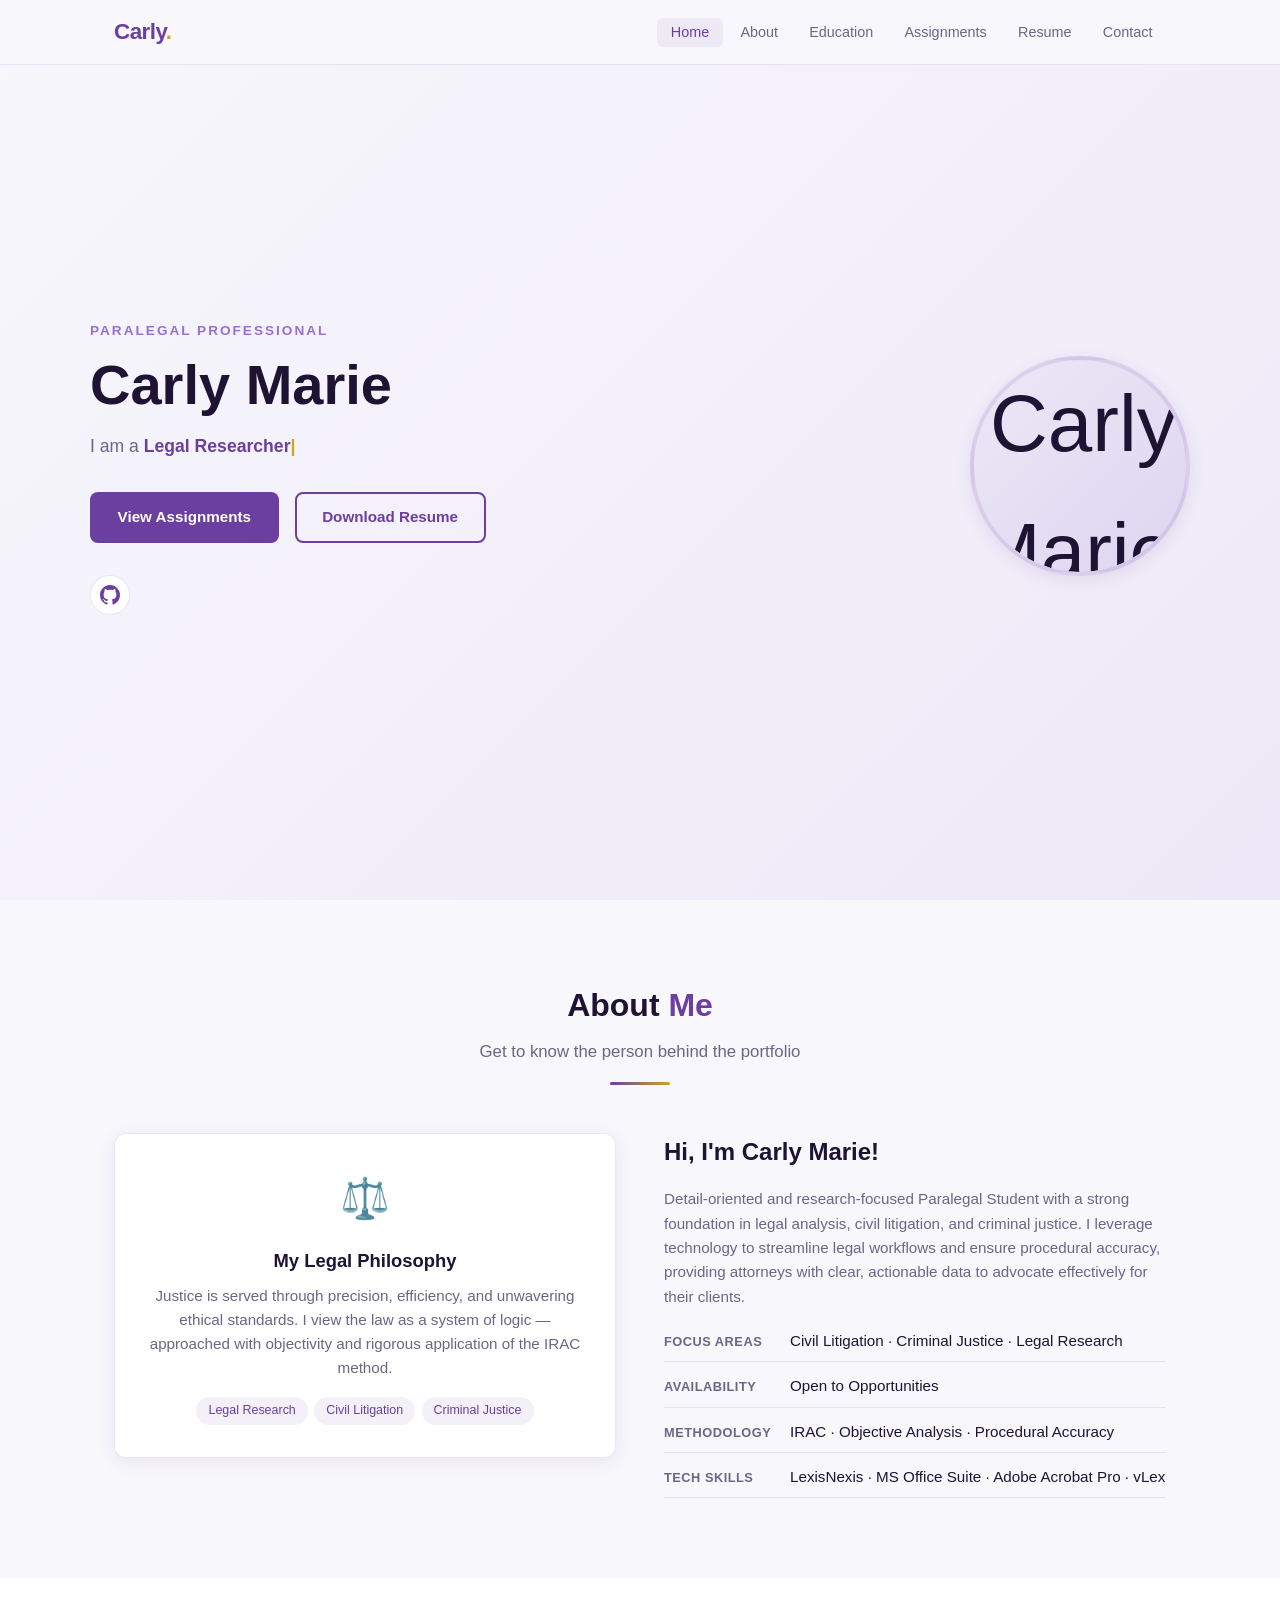
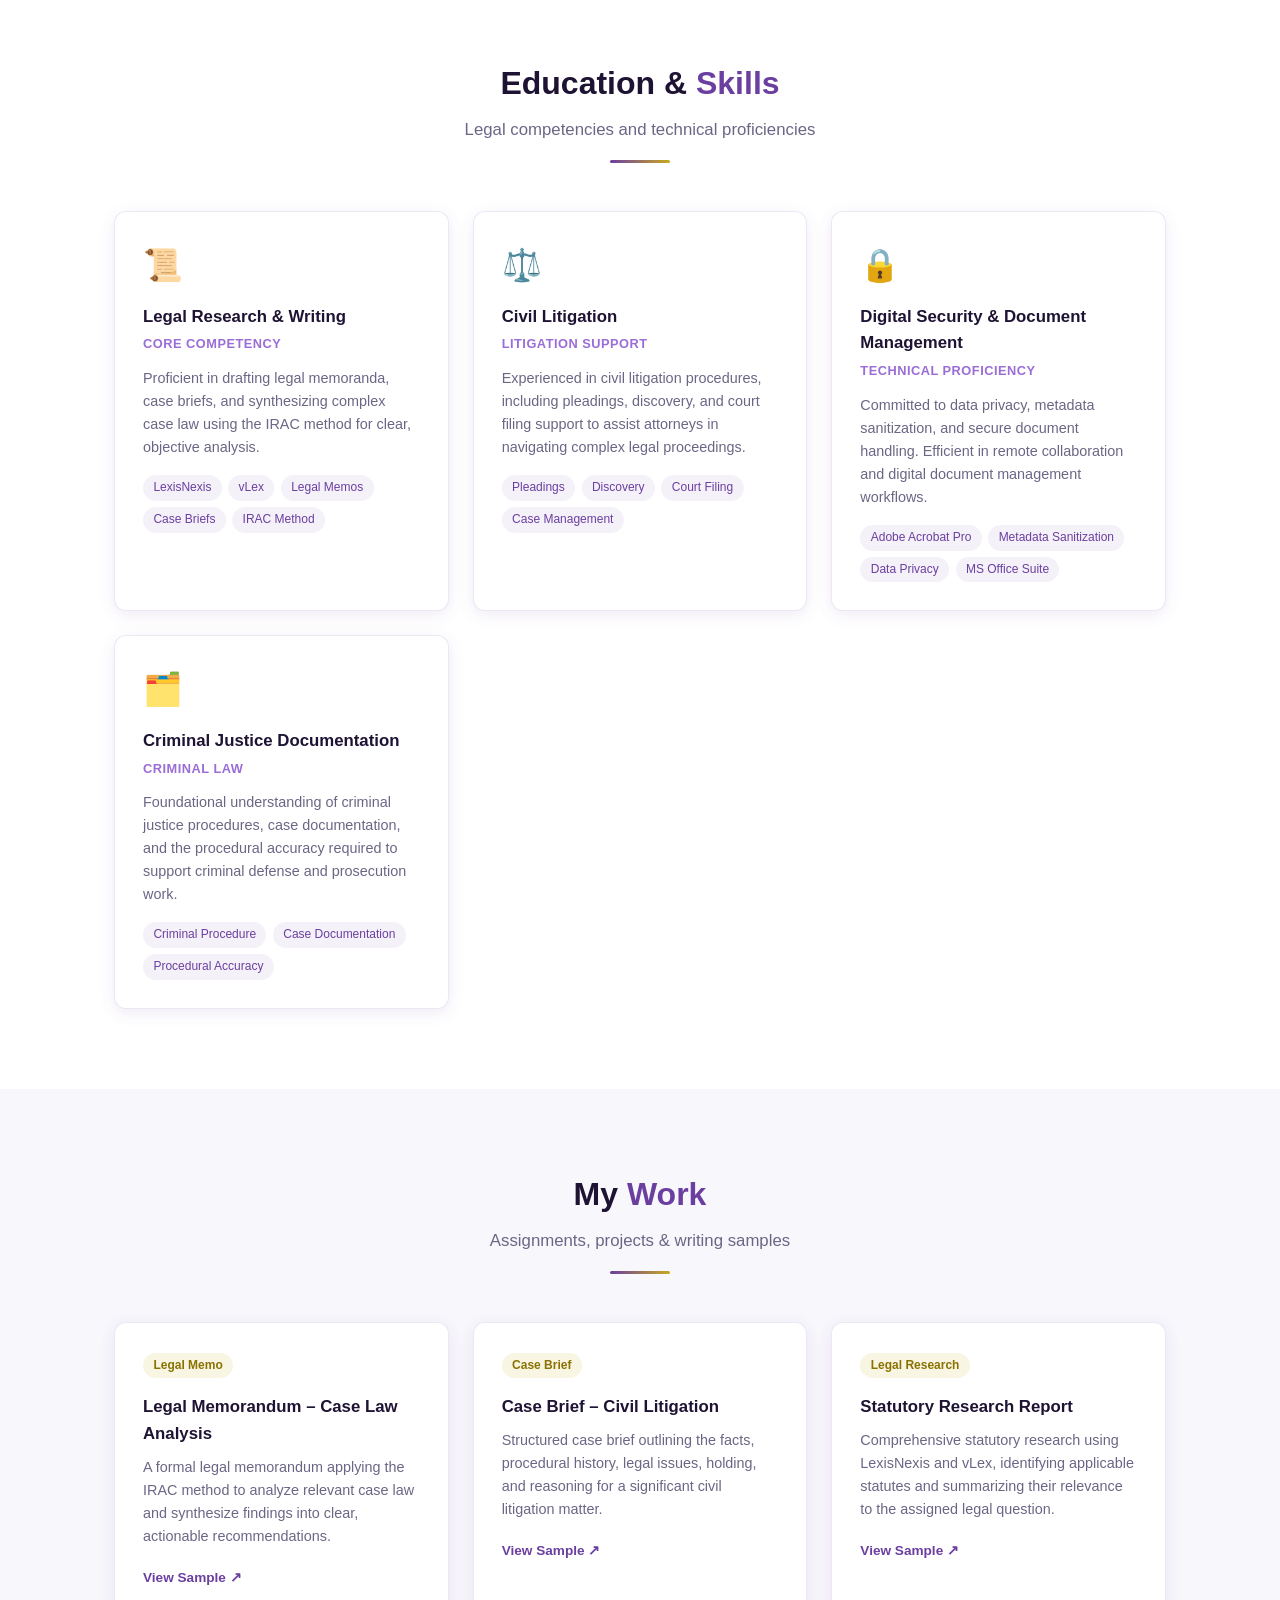
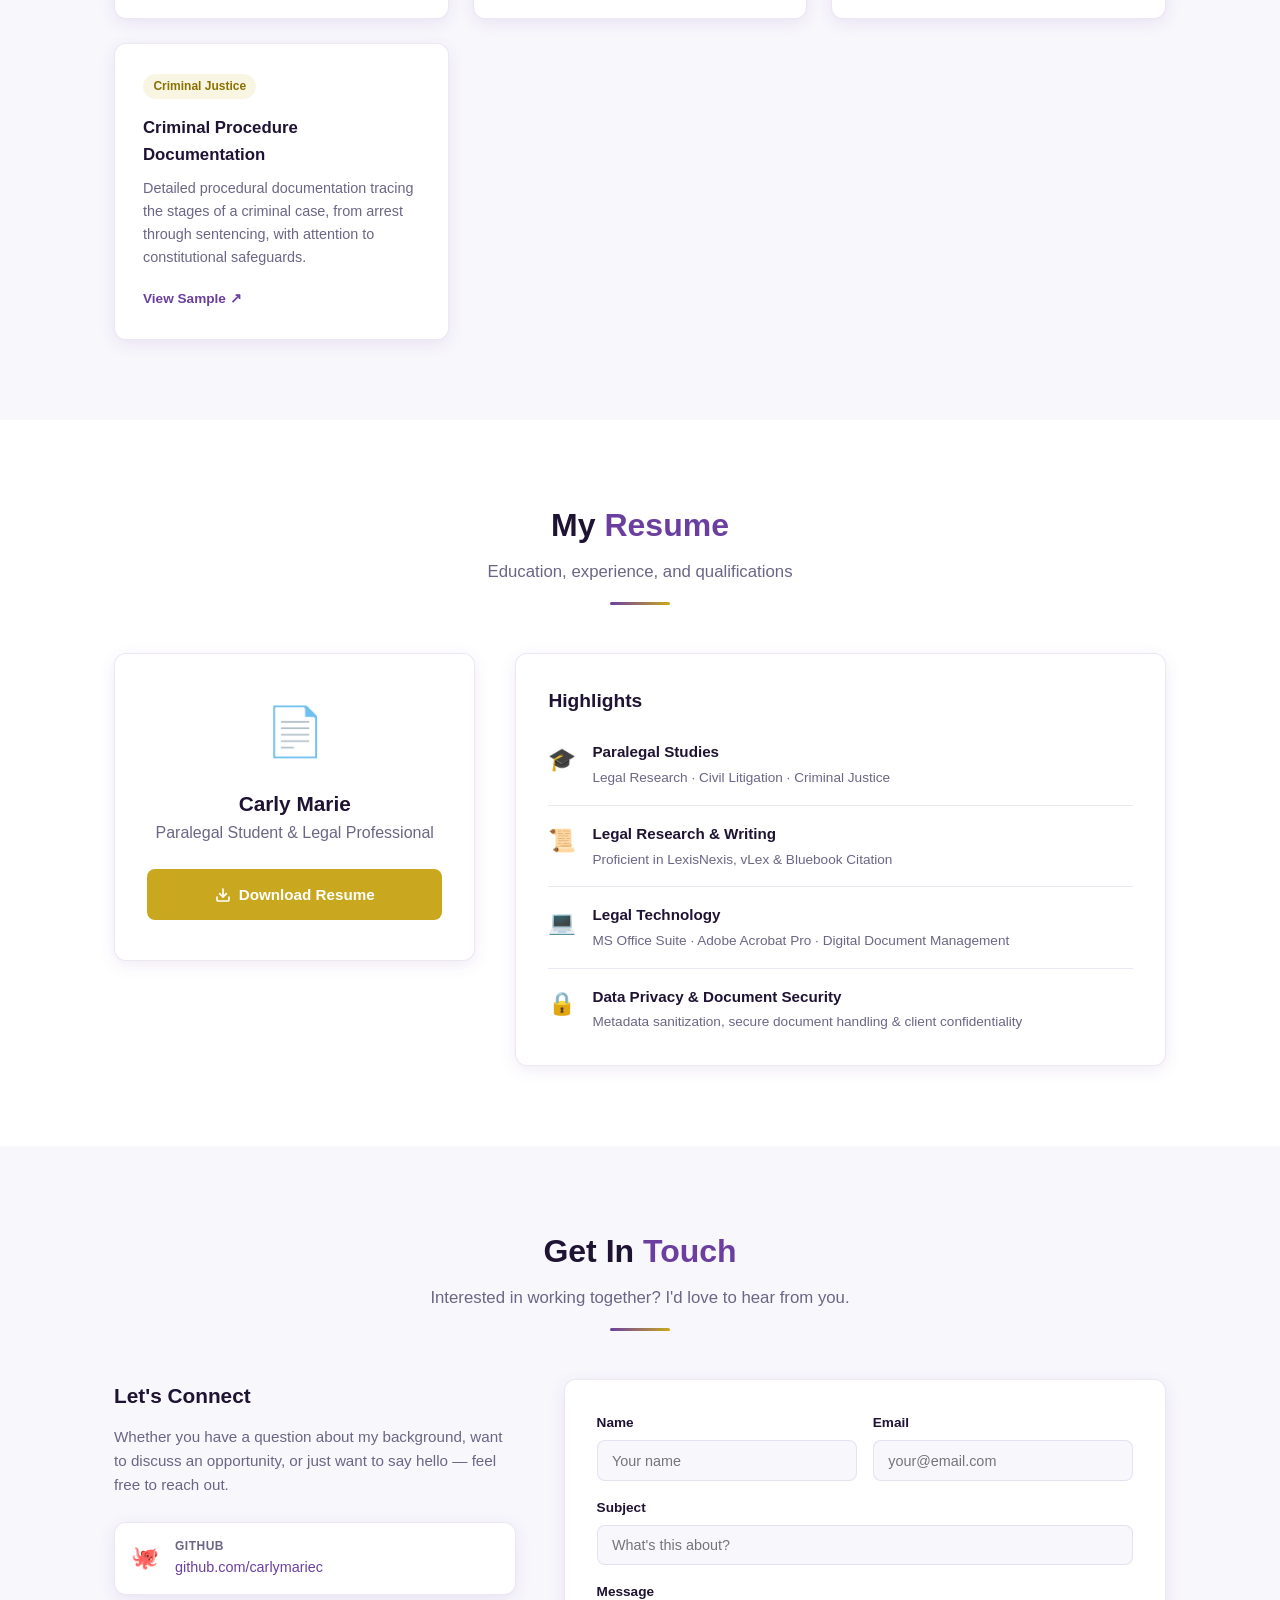
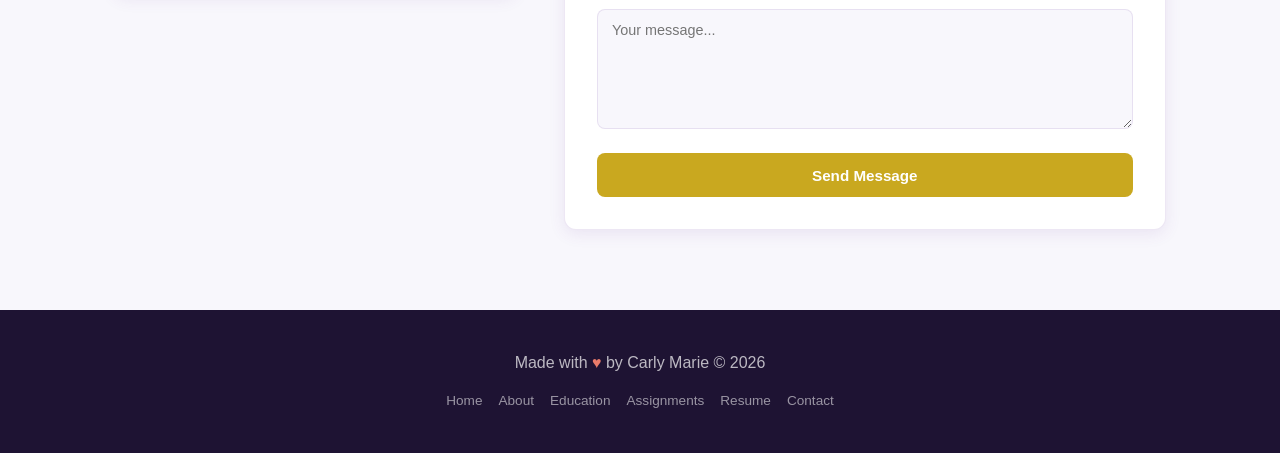
==== index.html @ 8a793b53 "Update resume download link to new URL Signed-off-by: Carly Cheney <174076271+carlymariec@users.nore" ====
<!DOCTYPE html>
<html lang="en">
<head>
  <meta charset="UTF-8" />
  <meta name="viewport" content="width=device-width, initial-scale=1.0" />
  <meta name="description" content="Carly Marie — Paralegal. Personal portfolio." />
  <title>Carly Marie | Paralegal Portfolio</title>
  <link rel="stylesheet" href="style.css" />
</head>
<body>

  <!-- ===== Navbar ===== -->
  <nav class="navbar" aria-label="Main navigation">
    <div class="nav-container">
      <a href="#home" class="nav-logo">Carly<span>.</span></a>
      <ul class="nav-links" id="navLinks">
        <li><a href="#home">Home</a></li>
        <li><a href="#about">About</a></li>
        <li><a href="#education">Education</a></li>
        <li><a href="#assignments">Assignments</a></li>
        <li><a href="#resume">Resume</a></li>
        <li><a href="#contact">Contact</a></li>
      </ul>
      <button
        class="nav-toggle"
        id="navToggle"
        aria-label="Toggle navigation"
        aria-expanded="false"
        aria-controls="navLinks">
        <span></span><span></span><span></span>
      </button>
    </div>
  </nav>

  <!-- ===== Hero ===== -->
  <section class="hero" id="home">
    <div class="hero-content">
      <div class="hero-text">
        <span class="hero-eyebrow">Paralegal Professional</span>
        <h1 class="hero-name">Carly Marie</h1>
        <p class="hero-subtitle-line">
          I am a <span class="typed-wrap"><span class="typed"></span></span>
        </p>

        <div class="hero-buttons">
          <a href="#assignments" class="btn btn-primary">View Assignments</a>
          <a href="/proportfolio.github.io/files/resume/resume.pdf" download="Carly-Marie-Resume.pdf" class="btn btn-outline">Download Resume</a>
        </div>

        <div class="hero-social">
          <a href="https://github.com/carlymariec" target="_blank" rel="noopener noreferrer" aria-label="GitHub">
            <svg xmlns="http://www.w3.org/2000/svg" width="20" height="20" viewBox="0 0 24 24" fill="currentColor" aria-hidden="true">
              <path d="M12 0C5.37 0 0 5.37 0 12c0 5.3 3.438 9.8 8.205 11.385.6.113.82-.258.82-.577
                0-.285-.01-1.04-.015-2.04-3.338.724-4.042-1.61-4.042-1.61-.546-1.387-1.333-1.756-1.333-1.756
                -1.089-.745.083-.729.083-.729 1.205.084 1.84 1.237 1.84 1.237 1.07 1.834 2.807 1.304
                3.492.997.108-.775.418-1.305.762-1.604-2.665-.305-5.467-1.334-5.467-5.931
                0-1.31.465-2.381 1.235-3.221-.124-.303-.535-1.524.117-3.176 0 0 1.008-.322 3.3 1.23
                a11.52 11.52 0 0 1 3.003-.404c1.02.005 2.047.138 3.003.404 2.29-1.552 3.297-1.23
                3.297-1.23.653 1.653.242 2.874.118 3.176.77.84 1.233 1.911 1.233 3.221
                0 4.609-2.807 5.624-5.479 5.921.43.372.823 1.102.823 2.222 0 1.606-.015 2.898-.015
                3.293 0 .322.216.694.825.576C20.565 21.796 24 17.298 24 12c0-6.63-5.37-12-12-12z"/>
            </svg>
          </a>
        </div>
      </div>

      <div class="hero-image-wrap">
        <!--
          PROFILE PHOTO: Upload images/profile.jpg (or profile.png) to the repository.
          The photo will appear automatically once the file is there.
          See FILES.md for instructions.
        -->
        <div class="hero-avatar" role="img" aria-label="Carly Marie – Paralegal Professional">
          <img src="images/profile.jpg"
               alt="Carly Marie"
               id="profilePhoto"
               class="profile-photo" />
          <span id="profileEmoji" class="profile-emoji-fallback" aria-hidden="true">⚖️</span>
        </div>
      </div>
    </div>
  </section>

  <!-- ===== About ===== -->
  <section class="section about" id="about">
    <div class="container">
      <h2 class="section-title fade-in">About <span>Me</span></h2>
      <p class="section-subtitle fade-in">Get to know the person behind the portfolio</p>
      <div class="section-divider"></div>
      <div class="about-grid">
        <div class="about-image-wrap fade-in">
          <div class="about-highlight-card">
            <div class="about-icon-circle">⚖️</div>
            <h3>My Legal Philosophy</h3>
            <p>
              Justice is served through precision, efficiency, and unwavering ethical standards.
              I view the law as a system of logic — approached with objectivity and rigorous application of the IRAC method.
            </p>
            <div class="card-tag-row">
              <span class="card-tag">Legal Research</span>
              <span class="card-tag">Civil Litigation</span>
              <span class="card-tag">Criminal Justice</span>
            </div>
          </div>
        </div>

        <div class="about-text fade-in">
          <h3>Hi, I'm Carly Marie!</h3>
          <p style="color: var(--text-muted); font-size: 0.95rem; margin-bottom: 1.25rem;">
            Detail-oriented and research-focused Paralegal Student with a strong foundation in legal analysis,
            civil litigation, and criminal justice. I leverage technology to streamline legal workflows
            and ensure procedural accuracy, providing attorneys with clear, actionable data to advocate
            effectively for their clients.
          </p>
          <div class="about-facts">
            <div class="fact-item">
              <div class="fact-label">Focus Areas</div>
              <div class="fact-value">Civil Litigation · Criminal Justice · Legal Research</div>
            </div>
            <div class="fact-item">
              <div class="fact-label">Availability</div>
              <div class="fact-value">Open to Opportunities</div>
            </div>
            <div class="fact-item">
              <div class="fact-label">Methodology</div>
              <div class="fact-value">IRAC · Objective Analysis · Procedural Accuracy</div>
            </div>
            <div class="fact-item">
              <div class="fact-label">Tech Skills</div>
              <div class="fact-value">LexisNexis · MS Office Suite · Adobe Acrobat Pro · vLex</div>
            </div>
          </div>
        </div>
      </div>
    </div>
  </section>

  <!-- ===== Education & Skills ===== -->
  <section class="section education" id="education">
    <div class="container">
      <h2 class="section-title fade-in">Education &amp; <span>Skills</span></h2>
      <p class="section-subtitle fade-in">Legal competencies and technical proficiencies</p>
      <div class="section-divider"></div>
      <div class="edu-grid">

        <div class="edu-card fade-in">
          <div class="edu-card-icon">📜</div>
          <h3>Legal Research &amp; Writing</h3>
          <div class="edu-course">Core Competency</div>
          <p>Proficient in drafting legal memoranda, case briefs, and synthesizing complex case law using the IRAC method for clear, objective analysis.</p>
          <div class="skill-tags">
            <span class="skill-tag">LexisNexis</span>
            <span class="skill-tag">vLex</span>
            <span class="skill-tag">Legal Memos</span>
            <span class="skill-tag">Case Briefs</span>
            <span class="skill-tag">IRAC Method</span>
          </div>
        </div>

        <div class="edu-card fade-in">
          <div class="edu-card-icon">⚖️</div>
          <h3>Civil Litigation</h3>
          <div class="edu-course">Litigation Support</div>
          <p>Experienced in civil litigation procedures, including pleadings, discovery, and court filing support to assist attorneys in navigating complex legal proceedings.</p>
          <div class="skill-tags">
            <span class="skill-tag">Pleadings</span>
            <span class="skill-tag">Discovery</span>
            <span class="skill-tag">Court Filing</span>
            <span class="skill-tag">Case Management</span>
          </div>
        </div>

        <div class="edu-card fade-in">
          <div class="edu-card-icon">🔒</div>
          <h3>Digital Security &amp; Document Management</h3>
          <div class="edu-course">Technical Proficiency</div>
          <p>Committed to data privacy, metadata sanitization, and secure document handling. Efficient in remote collaboration and digital document management workflows.</p>
          <div class="skill-tags">
            <span class="skill-tag">Adobe Acrobat Pro</span>
            <span class="skill-tag">Metadata Sanitization</span>
            <span class="skill-tag">Data Privacy</span>
            <span class="skill-tag">MS Office Suite</span>
          </div>
        </div>

        <div class="edu-card fade-in">
          <div class="edu-card-icon">🗂️</div>
          <h3>Criminal Justice Documentation</h3>
          <div class="edu-course">Criminal Law</div>
          <p>Foundational understanding of criminal justice procedures, case documentation, and the procedural accuracy required to support criminal defense and prosecution work.</p>
          <div class="skill-tags">
            <span class="skill-tag">Criminal Procedure</span>
            <span class="skill-tag">Case Documentation</span>
            <span class="skill-tag">Procedural Accuracy</span>
          </div>
        </div>

      </div>
    </div>
  </section>

  <!-- ===== Assignments ===== -->
  <section class="section assignments" id="assignments">
    <div class="container">
      <h2 class="section-title fade-in">My <span>Work</span></h2>
      <p class="section-subtitle fade-in">Assignments, projects &amp; writing samples</p>
      <div class="section-divider"></div>
      <div class="assignments-grid">

        <!--
          ASSIGNMENTS: Upload your PDF files to files/assignments/ using the exact names below.
          Each "View Sample" link will work automatically once the file is uploaded.
          See FILES.md for the full checklist.
        -->

        <div class="assignment-card fade-in">
          <span class="assignment-tag">Legal Memo</span>
          <h3>Legal Memorandum – Case Law Analysis</h3>
          <p>A formal legal memorandum applying the IRAC method to analyze relevant case law and synthesize findings into clear, actionable recommendations.</p>
          <!-- File: files/assignments/legal-memo.pdf -->
          <a href="files/assignments/legal-memo.pdf" target="_blank" rel="noopener noreferrer" class="assignment-link">View Sample &#8599;</a>
        </div>

        <div class="assignment-card fade-in">
          <span class="assignment-tag">Case Brief</span>
          <h3>Case Brief – Civil Litigation</h3>
          <p>Structured case brief outlining the facts, procedural history, legal issues, holding, and reasoning for a significant civil litigation matter.</p>
          <!-- File: files/assignments/case-brief.pdf -->
          <a href="files/assignments/case-brief.pdf" target="_blank" rel="noopener noreferrer" class="assignment-link">View Sample &#8599;</a>
        </div>

        <div class="assignment-card fade-in">
          <span class="assignment-tag">Legal Research</span>
          <h3>Statutory Research Report</h3>
          <p>Comprehensive statutory research using LexisNexis and vLex, identifying applicable statutes and summarizing their relevance to the assigned legal question.</p>
          <!-- File: files/assignments/statutory-research.pdf -->
          <a href="files/assignments/statutory-research.pdf" target="_blank" rel="noopener noreferrer" class="assignment-link">View Sample &#8599;</a>
        </div>

        <div class="assignment-card fade-in">
          <span class="assignment-tag">Criminal Justice</span>
          <h3>Criminal Procedure Documentation</h3>
          <p>Detailed procedural documentation tracing the stages of a criminal case, from arrest through sentencing, with attention to constitutional safeguards.</p>
          <!-- File: files/assignments/criminal-procedure.pdf -->
          <a href="files/assignments/criminal-procedure.pdf" target="_blank" rel="noopener noreferrer" class="assignment-link">View Sample &#8599;</a>
        </div>

      </div>
    </div>
  </section>

  <!-- ===== Resume ===== -->
  <section class="section resume-section" id="resume">
    <div class="container">
      <h2 class="section-title fade-in">My <span>Resume</span></h2>
      <p class="section-subtitle fade-in">Education, experience, and qualifications</p>
      <div class="section-divider"></div>
      <div class="resume-inner">
        <div class="resume-visual fade-in">
          <div class="resume-icon-wrap">📄</div>
          <h3>Carly Marie</h3>
          <p>Paralegal Student &amp; Legal Professional</p>
          <!--
            RESUME: Upload files/resume/resume.pdf to the repository.
            The download button will link directly to the file once it is uploaded.
            See FILES.md for instructions.
          -->
          <a href="/proportfolio.github.io/files/resume/resume.pdf" download="Carly-Marie-Resume.pdf" class="btn btn-gold resume-download-btn" id="resumeBtn">
            <svg xmlns="http://www.w3.org/2000/svg" width="16" height="16" viewBox="0 0 24 24" fill="none" stroke="currentColor" stroke-width="2.5" stroke-linecap="round" stroke-linejoin="round" aria-hidden="true"><path d="M21 15v4a2 2 0 0 1-2 2H5a2 2 0 0 1-2-2v-4"/><polyline points="7 10 12 15 17 10"/><line x1="12" y1="15" x2="12" y2="3"/></svg>
            Download Resume
          </a>
        </div>
        <div class="resume-highlights fade-in">
          <h3>Highlights</h3>
          <div class="resume-items">
            <div class="resume-item">
              <div class="resume-item-icon">🎓</div>
              <div class="resume-item-content">
                <div class="item-title">Paralegal Studies</div>
                <div class="item-sub">Legal Research · Civil Litigation · Criminal Justice</div>
              </div>
            </div>
            <div class="resume-item">
              <div class="resume-item-icon">📜</div>
              <div class="resume-item-content">
                <div class="item-title">Legal Research &amp; Writing</div>
                <div class="item-sub">Proficient in LexisNexis, vLex &amp; Bluebook Citation</div>
              </div>
            </div>
            <div class="resume-item">
              <div class="resume-item-icon">💻</div>
              <div class="resume-item-content">
                <div class="item-title">Legal Technology</div>
                <div class="item-sub">MS Office Suite · Adobe Acrobat Pro · Digital Document Management</div>
              </div>
            </div>
            <div class="resume-item">
              <div class="resume-item-icon">🔒</div>
              <div class="resume-item-content">
                <div class="item-title">Data Privacy &amp; Document Security</div>
                <div class="item-sub">Metadata sanitization, secure document handling &amp; client confidentiality</div>
              </div>
            </div>
          </div>
        </div>
      </div>
    </div>
  </section>

  <!-- ===== Contact ===== -->
  <section class="section contact" id="contact">
    <div class="container">
      <h2 class="section-title fade-in">Get In <span>Touch</span></h2>
      <p class="section-subtitle fade-in">Interested in working together? I'd love to hear from you.</p>
      <div class="section-divider"></div>
      <div class="contact-grid">
        <div class="contact-info fade-in">
          <h3>Let's Connect</h3>
          <p>
            Whether you have a question about my background, want to discuss an
            opportunity, or just want to say hello — feel free to reach out.
          </p>
          <div class="contact-items">
            <div class="contact-item">
              <div class="contact-item-icon">🐙</div>
              <div class="contact-item-text">
                <div class="label">GitHub</div>
                <div class="value"><a href="https://github.com/carlymariec" target="_blank" rel="noopener noreferrer">github.com/carlymariec</a></div>
              </div>
            </div>
          </div>
        </div>

        <div class="contact-form-wrap fade-in">
          <form id="contactForm">
            <div class="form-row">
              <div class="form-group">
                <label for="name">Name</label>
                <input type="text" id="name" name="name" placeholder="Your name" required />
              </div>
              <div class="form-group">
                <label for="email">Email</label>
                <input type="email" id="email" name="email" placeholder="your@email.com" required />
              </div>
            </div>
            <div class="form-group">
              <label for="subject">Subject</label>
              <input type="text" id="subject" name="subject" placeholder="What's this about?" required />
            </div>
            <div class="form-group">
              <label for="message">Message</label>
              <textarea id="message" name="message" placeholder="Your message..." required></textarea>
            </div>
            <button type="submit" class="btn btn-gold form-submit">Send Message</button>
            <div class="form-success" id="formSuccess" role="status" aria-live="polite">
              ✅ Message sent! I'll get back to you soon.
            </div>
          </form>
        </div>
      </div>
    </div>
  </section>

  <!-- ===== Footer ===== -->
  <footer>
    <div class="container">
      <p>Made with <span class="heart">♥</span> by Carly Marie &copy; <span id="year"></span></p>
      <ul class="footer-links">
        <li><a href="#home">Home</a></li>
        <li><a href="#about">About</a></li>
        <li><a href="#education">Education</a></li>
        <li><a href="#assignments">Assignments</a></li>
        <li><a href="#resume">Resume</a></li>
        <li><a href="#contact">Contact</a></li>
      </ul>
    </div>
  </footer>

  <button id="scrollTop" aria-label="Scroll to top">&#8679;</button>

  <script src="script.js"></script>
  <script>
    document.getElementById('year').textContent = new Date().getFullYear();
  </script>

</body>
</html>
---- style.css ----
/* ===== CSS Variables ===== */
:root {
  --primary:       #6B3FA0;   /* purple accent */
  --primary-light: #9B6DD6;   /* light purple */
  --gold:          #C9A81F;   /* gold accent */
  --gold-light:    #E2C84A;
  --bg:            #F8F7FC;   /* very light purple-gray */
  --bg-alt:        #FFFFFF;   /* white */
  --card-bg:       #FFFFFF;
  --card-border:   rgba(107, 63, 160, 0.12);
  --text:          #1E1333;   /* dark text */
  --text-muted:    #6B6685;   /* muted text */
  --white:         #ffffff;
  --font-main:     'Segoe UI', Tahoma, Geneva, Verdana, sans-serif;
  --transition:    0.3s ease;
  --radius:        12px;
  --shadow:        0 4px 16px rgba(107, 63, 160, 0.10);
}

/* ===== Reset & Base ===== */
*, *::before, *::after {
  box-sizing: border-box;
  margin: 0;
  padding: 0;
}

html { scroll-behavior: smooth; }

body {
  font-family: var(--font-main);
  background-color: var(--bg);
  color: var(--text);
  line-height: 1.6;
  overflow-x: hidden;
}

a {
  color: var(--primary);
  text-decoration: none;
  transition: color var(--transition);
}
a:hover { color: var(--gold); }

img { max-width: 100%; display: block; }
ul  { list-style: none; }

/* ===== Visually hidden ===== */
.visually-hidden {
  position: absolute; width: 1px; height: 1px; padding: 0;
  margin: -1px; overflow: hidden; clip: rect(0,0,0,0);
  white-space: nowrap; border: 0;
}

/* ===== Utility ===== */
.container {
  max-width: 1100px;
  margin: 0 auto;
  padding: 0 1.5rem;
}

.section { padding: 5rem 0; }
.section:nth-child(even) { background: var(--bg-alt); }

.section-title {
  text-align: center;
  font-size: 2rem;
  font-weight: 700;
  margin-bottom: 0.5rem;
  color: var(--text);
}
.section-title span { color: var(--primary); }

.section-subtitle {
  text-align: center;
  color: var(--text-muted);
  margin-bottom: 1rem;
  font-size: 1.05rem;
}

.section-divider {
  width: 60px;
  height: 3px;
  background: linear-gradient(90deg, var(--primary), var(--gold));
  border-radius: 2px;
  margin: 0 auto 3rem;
}

/* ===== Fade-in ===== */
.fade-in { opacity: 0; transform: translateY(22px); transition: opacity 0.55s ease, transform 0.55s ease; }
.fade-in.visible { opacity: 1; transform: none; }

/* ===== Buttons ===== */
.btn {
  display: inline-flex;
  align-items: center;
  gap: 0.5rem;
  padding: 0.7rem 1.6rem;
  border-radius: 8px;
  font-weight: 600;
  font-size: 0.95rem;
  cursor: pointer;
  border: 2px solid transparent;
  transition: all var(--transition);
}
.btn-primary {
  background: var(--primary);
  color: var(--white);
}
.btn-primary:hover { background: var(--primary-light); color: var(--white); }

.btn-gold {
  background: var(--gold);
  color: var(--white);
}
.btn-gold:hover { background: var(--gold-light); color: var(--text); }

.btn-outline {
  background: transparent;
  color: var(--primary);
  border-color: var(--primary);
}
.btn-outline:hover { background: var(--primary); color: var(--white); }

/* ===== Navbar ===== */
.navbar {
  position: fixed;
  top: 0; left: 0; right: 0;
  z-index: 1000;
  background: rgba(248, 247, 252, 0.95);
  backdrop-filter: blur(8px);
  border-bottom: 1px solid var(--card-border);
  transition: box-shadow var(--transition);
}
.navbar.scrolled { box-shadow: 0 2px 16px rgba(107,63,160,0.10); }

.nav-container {
  max-width: 1100px;
  margin: 0 auto;
  padding: 0 1.5rem;
  height: 64px;
  display: flex;
  align-items: center;
  justify-content: space-between;
}

.nav-logo {
  font-size: 1.4rem;
  font-weight: 800;
  color: var(--primary);
  letter-spacing: -0.5px;
}
.nav-logo span { color: var(--gold); }

.nav-links {
  display: flex;
  gap: 0.25rem;
}
.nav-links a {
  padding: 0.4rem 0.85rem;
  border-radius: 6px;
  font-size: 0.9rem;
  font-weight: 500;
  color: var(--text-muted);
  transition: all var(--transition);
}
.nav-links a:hover,
.nav-links a.active {
  color: var(--primary);
  background: rgba(107, 63, 160, 0.08);
}

/* Hamburger */
.nav-toggle {
  display: none;
  flex-direction: column;
  gap: 5px;
  background: none;
  border: none;
  cursor: pointer;
  padding: 4px;
}
.nav-toggle span {
  display: block;
  width: 24px;
  height: 2px;
  background: var(--text);
  border-radius: 2px;
  transition: all var(--transition);
}
.nav-toggle.open span:nth-child(1) { transform: translateY(7px) rotate(45deg); }
.nav-toggle.open span:nth-child(2) { opacity: 0; }
.nav-toggle.open span:nth-child(3) { transform: translateY(-7px) rotate(-45deg); }

/* ===== Hero ===== */
.hero {
  min-height: 100vh;
  display: flex;
  align-items: center;
  padding: 6rem 1.5rem 4rem;
  background: linear-gradient(135deg, #F8F7FC 0%, #EDE8F7 100%);
}

.hero-content {
  max-width: 1100px;
  margin: 0 auto;
  width: 100%;
  display: flex;
  align-items: center;
  justify-content: space-between;
  gap: 3rem;
}

.hero-text { flex: 1; }

.hero-eyebrow {
  display: inline-block;
  font-size: 0.85rem;
  font-weight: 600;
  letter-spacing: 2px;
  text-transform: uppercase;
  color: var(--primary-light);
  margin-bottom: 0.75rem;
}

.hero-name {
  font-size: clamp(2.4rem, 5vw, 3.5rem);
  font-weight: 800;
  color: var(--text);
  line-height: 1.1;
  margin-bottom: 1rem;
}

.hero-subtitle-line {
  font-size: 1.1rem;
  color: var(--text-muted);
  margin-bottom: 2rem;
}

.typed-wrap {
  color: var(--primary);
  font-weight: 600;
}
.typed::after {
  content: '|';
  animation: blink 1s infinite;
  color: var(--gold);
}
@keyframes blink {
  0%, 100% { opacity: 1; }
  50%       { opacity: 0; }
}

.hero-buttons {
  display: flex;
  flex-wrap: wrap;
  gap: 1rem;
  margin-bottom: 2rem;
}

.hero-social { display: flex; gap: 0.75rem; }
.hero-social a {
  width: 40px; height: 40px;
  border-radius: 50%;
  display: flex; align-items: center; justify-content: center;
  background: var(--card-bg);
  color: var(--primary);
  border: 1.5px solid var(--card-border);
  transition: all var(--transition);
}
.hero-social a:hover {
  background: var(--primary);
  color: var(--white);
  border-color: var(--primary);
}

.hero-image-wrap { flex-shrink: 0; }

.hero-avatar {
  width: 220px;
  height: 220px;
  border-radius: 50%;
  background: linear-gradient(135deg, #EDE8F7, #DDD5F0);
  border: 4px solid var(--card-border);
  display: flex;
  align-items: center;
  justify-content: center;
  font-size: 5rem;
  box-shadow: var(--shadow);
  overflow: hidden;
}

.profile-photo {
  width: 100%;
  height: 100%;
  object-fit: cover;
  border-radius: 50%;
  display: block;
}

.profile-emoji-fallback {
  display: none;
  align-items: center;
  justify-content: center;
  width: 100%;
  height: 100%;
  font-size: 5rem;
}

/* ===== About ===== */
.about-grid {
  display: grid;
  grid-template-columns: 1fr 1fr;
  gap: 3rem;
  align-items: start;
}

.about-highlight-card {
  background: var(--card-bg);
  border: 1px solid var(--card-border);
  border-radius: var(--radius);
  padding: 2rem;
  box-shadow: var(--shadow);
  text-align: center;
}

.about-icon-circle {
  font-size: 2.5rem;
  margin-bottom: 1rem;
}

.about-highlight-card h3 {
  font-size: 1.15rem;
  color: var(--text);
  margin-bottom: 0.5rem;
}

.about-highlight-card p {
  color: var(--text-muted);
  font-size: 0.95rem;
  margin-bottom: 1rem;
}

.card-tag-row {
  display: flex;
  flex-wrap: wrap;
  gap: 0.4rem;
  justify-content: center;
}
.card-tag {
  background: rgba(107, 63, 160, 0.08);
  color: var(--primary);
  border-radius: 20px;
  padding: 0.25rem 0.75rem;
  font-size: 0.78rem;
  font-weight: 500;
}

.about-text h3 {
  font-size: 1.5rem;
  font-weight: 700;
  color: var(--text);
  margin-bottom: 1rem;
}

.about-facts { display: flex; flex-direction: column; gap: 0.75rem; margin-top: 1rem; }
.fact-item {
  display: flex;
  gap: 1rem;
  align-items: baseline;
  border-bottom: 1px solid var(--card-border);
  padding-bottom: 0.5rem;
}
.fact-label { font-size: 0.8rem; color: var(--text-muted); font-weight: 600; text-transform: uppercase; letter-spacing: 0.5px; min-width: 110px; }
.fact-value { color: var(--text); font-size: 0.95rem; }

/* ===== Education ===== */
.edu-grid {
  display: grid;
  grid-template-columns: repeat(auto-fill, minmax(300px, 1fr));
  gap: 1.5rem;
}

.edu-card {
  background: var(--card-bg);
  border: 1px solid var(--card-border);
  border-radius: var(--radius);
  padding: 1.75rem;
  box-shadow: var(--shadow);
  transition: transform var(--transition), box-shadow var(--transition);
}
.edu-card:hover { transform: translateY(-4px); box-shadow: 0 8px 28px rgba(107,63,160,0.14); }

.edu-card-icon { font-size: 2rem; margin-bottom: 0.75rem; }
.edu-card h3 { font-size: 1.05rem; font-weight: 700; color: var(--text); margin-bottom: 0.25rem; }
.edu-course { font-size: 0.8rem; text-transform: uppercase; letter-spacing: 0.5px; color: var(--primary-light); font-weight: 600; margin-bottom: 0.75rem; }
.edu-card p { font-size: 0.9rem; color: var(--text-muted); margin-bottom: 1rem; }
.skill-tags { display: flex; flex-wrap: wrap; gap: 0.4rem; }
.skill-tag {
  background: rgba(107, 63, 160, 0.07);
  color: var(--primary);
  border-radius: 20px;
  padding: 0.2rem 0.65rem;
  font-size: 0.75rem;
  font-weight: 500;
}

/* ===== Assignments ===== */
.assignments-grid {
  display: grid;
  grid-template-columns: repeat(auto-fill, minmax(300px, 1fr));
  gap: 1.5rem;
}

.assignment-card {
  background: var(--card-bg);
  border: 1px solid var(--card-border);
  border-radius: var(--radius);
  padding: 1.75rem;
  box-shadow: var(--shadow);
  transition: transform var(--transition), box-shadow var(--transition);
}
.assignment-card:hover { transform: translateY(-4px); box-shadow: 0 8px 28px rgba(107,63,160,0.14); }
.assignment-card h3 { font-size: 1.05rem; font-weight: 700; color: var(--text); margin-bottom: 0.5rem; }
.assignment-card p { font-size: 0.9rem; color: var(--text-muted); margin-bottom: 1rem; }
.assignment-tag {
  display: inline-block;
  background: rgba(201, 168, 31, 0.12);
  color: #8A7200;
  border-radius: 20px;
  padding: 0.2rem 0.65rem;
  font-size: 0.75rem;
  font-weight: 600;
  margin-bottom: 1rem;
}
.assignment-link {
  display: inline-flex;
  align-items: center;
  gap: 0.35rem;
  font-size: 0.85rem;
  font-weight: 600;
  color: var(--primary);
}
.assignment-link:hover { color: var(--gold); }

.assignments-placeholder {
  grid-column: 1 / -1;
  text-align: center;
  padding: 3rem 2rem;
  background: var(--card-bg);
  border: 2px dashed var(--card-border);
  border-radius: var(--radius);
  color: var(--text-muted);
}
.assignments-placeholder p { font-size: 1rem; }

/* ===== Resume ===== */
.resume-inner {
  display: grid;
  grid-template-columns: 1fr 1.8fr;
  gap: 2.5rem;
  align-items: start;
}

.resume-visual {
  background: var(--card-bg);
  border: 1px solid var(--card-border);
  border-radius: var(--radius);
  padding: 2.5rem 2rem;
  box-shadow: var(--shadow);
  text-align: center;
}
.resume-icon-wrap { font-size: 3rem; margin-bottom: 1rem; }
.resume-visual h3 { font-size: 1.3rem; font-weight: 700; color: var(--text); }
.resume-visual p { color: var(--text-muted); margin-bottom: 1.5rem; }
.resume-download-btn { width: 100%; justify-content: center; }

.resume-highlights {
  background: var(--card-bg);
  border: 1px solid var(--card-border);
  border-radius: var(--radius);
  padding: 2rem;
  box-shadow: var(--shadow);
}
.resume-highlights h3 { font-size: 1.2rem; font-weight: 700; color: var(--text); margin-bottom: 1.5rem; }
.resume-items { display: flex; flex-direction: column; gap: 1rem; }
.resume-item {
  display: flex;
  gap: 1rem;
  align-items: flex-start;
  padding-bottom: 1rem;
  border-bottom: 1px solid var(--card-border);
}
.resume-item:last-child { border-bottom: none; padding-bottom: 0; }
.resume-item-icon { font-size: 1.4rem; flex-shrink: 0; margin-top: 0.1rem; }
.item-title { font-weight: 600; color: var(--text); font-size: 0.95rem; }
.item-sub { font-size: 0.85rem; color: var(--text-muted); margin-top: 0.15rem; }

/* ===== Contact ===== */
.contact-grid {
  display: grid;
  grid-template-columns: 1fr 1.5fr;
  gap: 3rem;
  align-items: start;
}

.contact-info h3 { font-size: 1.3rem; font-weight: 700; color: var(--text); margin-bottom: 0.75rem; }
.contact-info > p { color: var(--text-muted); margin-bottom: 1.5rem; font-size: 0.95rem; }

.contact-items { display: flex; flex-direction: column; gap: 0.75rem; }
.contact-item {
  display: flex;
  align-items: center;
  gap: 1rem;
  padding: 0.9rem 1rem;
  background: var(--card-bg);
  border: 1px solid var(--card-border);
  border-radius: var(--radius);
  box-shadow: var(--shadow);
}
.contact-item-icon { font-size: 1.4rem; flex-shrink: 0; }
.label { font-size: 0.75rem; text-transform: uppercase; letter-spacing: 0.5px; color: var(--text-muted); font-weight: 600; }
.value { font-size: 0.9rem; color: var(--text); font-weight: 500; }

.contact-form-wrap {
  background: var(--card-bg);
  border: 1px solid var(--card-border);
  border-radius: var(--radius);
  padding: 2rem;
  box-shadow: var(--shadow);
}

.form-row { display: grid; grid-template-columns: 1fr 1fr; gap: 1rem; }
.form-group { display: flex; flex-direction: column; gap: 0.4rem; margin-bottom: 1rem; }
.form-group label { font-size: 0.85rem; font-weight: 600; color: var(--text); }
.form-group input,
.form-group textarea {
  padding: 0.7rem 0.9rem;
  border: 1.5px solid var(--card-border);
  border-radius: 8px;
  font-family: var(--font-main);
  font-size: 0.9rem;
  background: var(--bg);
  color: var(--text);
  transition: border-color var(--transition);
  outline: none;
}
.form-group input:focus,
.form-group textarea:focus { border-color: var(--primary); }
.form-group textarea { resize: vertical; min-height: 120px; }
.form-submit { width: 100%; justify-content: center; margin-top: 0.5rem; }

.form-success {
  display: none;
  margin-top: 1rem;
  padding: 0.75rem 1rem;
  background: rgba(107, 63, 160, 0.08);
  border: 1px solid var(--card-border);
  border-radius: 8px;
  color: var(--primary);
  font-size: 0.9rem;
  text-align: center;
}

/* ===== Footer ===== */
footer {
  background: var(--text);
  color: rgba(255,255,255,0.7);
  padding: 2.5rem 1.5rem;
  text-align: center;
}

footer .heart { color: #E97B6A; }
footer a { color: rgba(255,255,255,0.55); font-size: 0.85rem; }
footer a:hover { color: var(--gold-light); }

.footer-links {
  display: flex;
  flex-wrap: wrap;
  justify-content: center;
  gap: 0.5rem 1rem;
  margin-top: 0.75rem;
}

/* ===== Scroll-to-top button ===== */
#scrollTop {
  position: fixed;
  bottom: 1.5rem;
  right: 1.5rem;
  width: 44px;
  height: 44px;
  border-radius: 50%;
  background: var(--primary);
  color: var(--white);
  border: none;
  font-size: 1.4rem;
  cursor: pointer;
  display: flex;
  align-items: center;
  justify-content: center;
  opacity: 0;
  transform: translateY(12px);
  transition: opacity var(--transition), transform var(--transition);
  box-shadow: var(--shadow);
  z-index: 999;
}
#scrollTop.show { opacity: 1; transform: none; }
#scrollTop:hover { background: var(--primary-light); }

/* ===== Responsive ===== */
@media (max-width: 768px) {
  .nav-toggle { display: flex; }
  .nav-links {
    position: absolute;
    top: 64px; left: 0; right: 0;
    background: var(--bg-alt);
    flex-direction: column;
    padding: 1rem 1.5rem;
    display: none;
    border-bottom: 1px solid var(--card-border);
  }
  .nav-links.open { display: flex; }

  .hero-content { flex-direction: column; text-align: center; }
  .hero-buttons { justify-content: center; }
  .hero-social { justify-content: center; }
  .hero-image-wrap { display: none; }

  .about-grid,
  .resume-inner,
  .contact-grid { grid-template-columns: 1fr; }

  .form-row { grid-template-columns: 1fr; }
}

@media (max-width: 480px) {
  .section { padding: 3.5rem 0; }
  .hero { padding: 5rem 1rem 3rem; }
  .section-title { font-size: 1.7rem; }
}
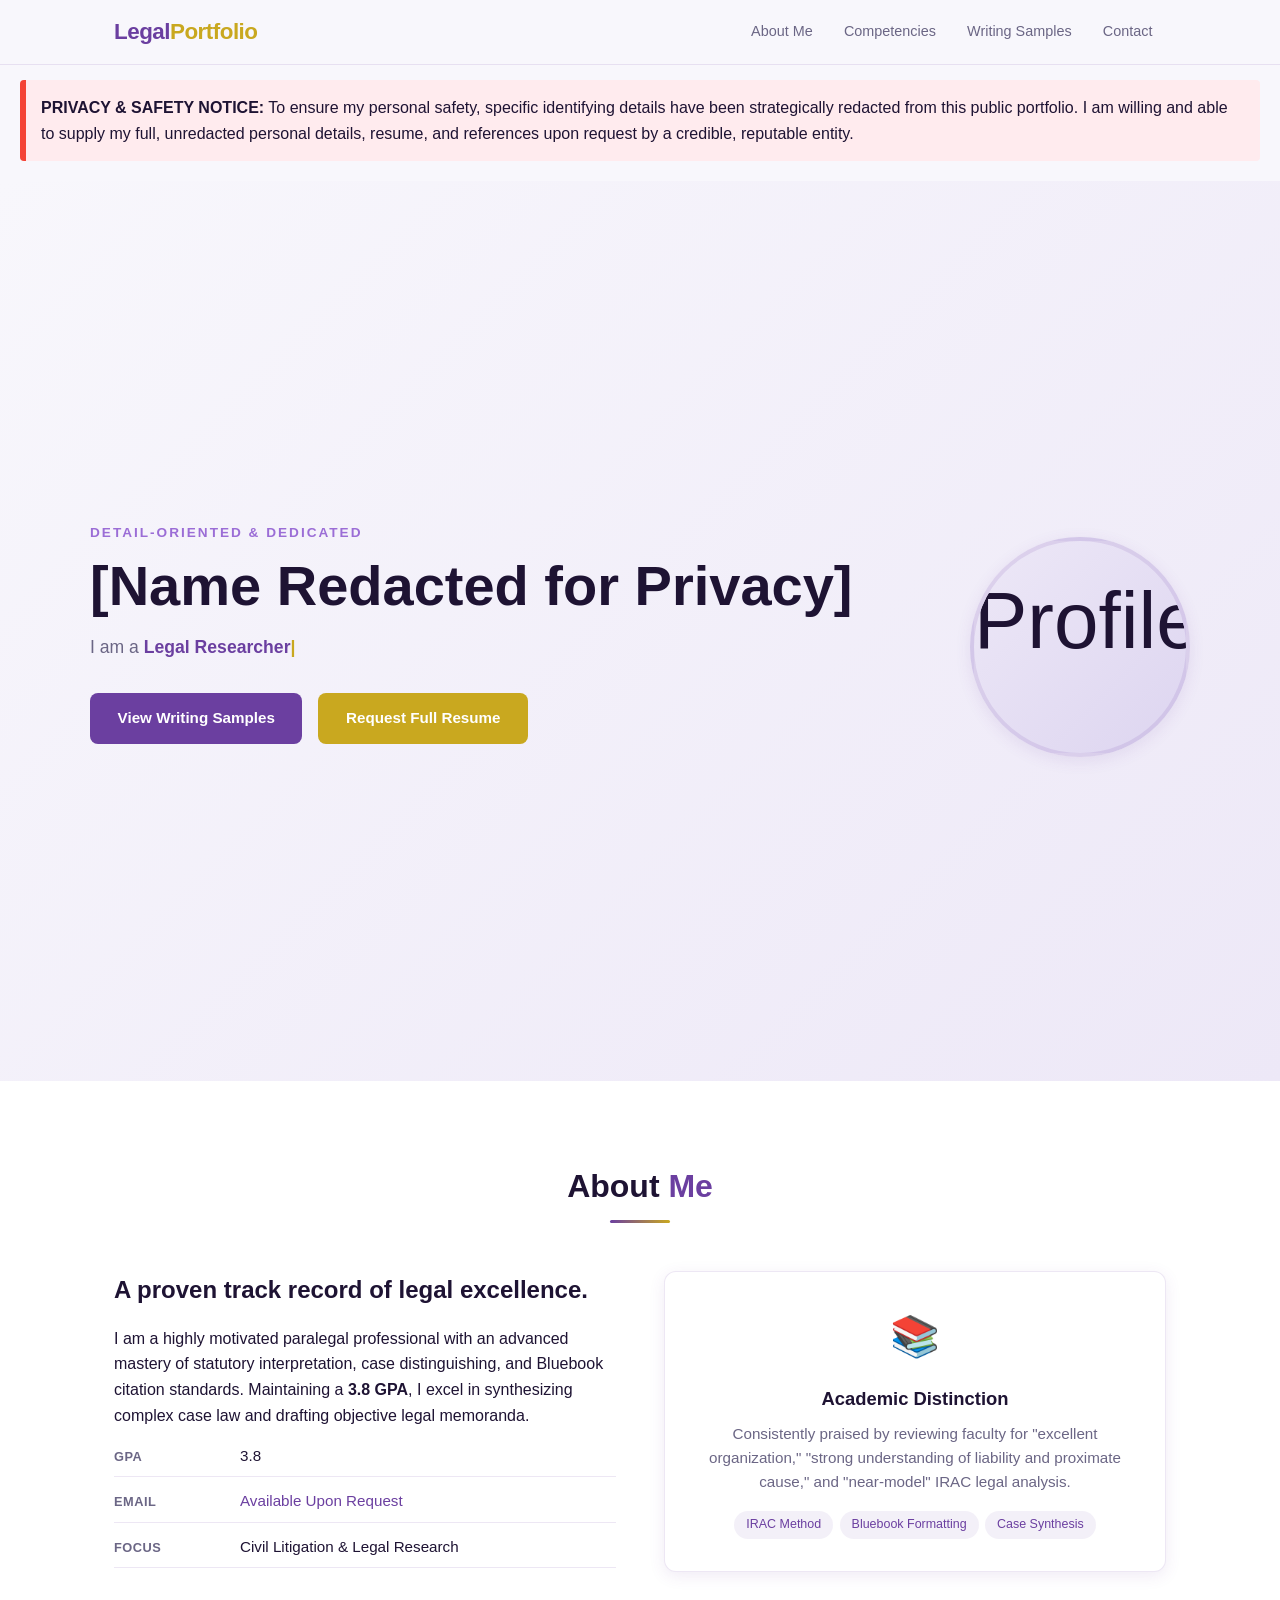
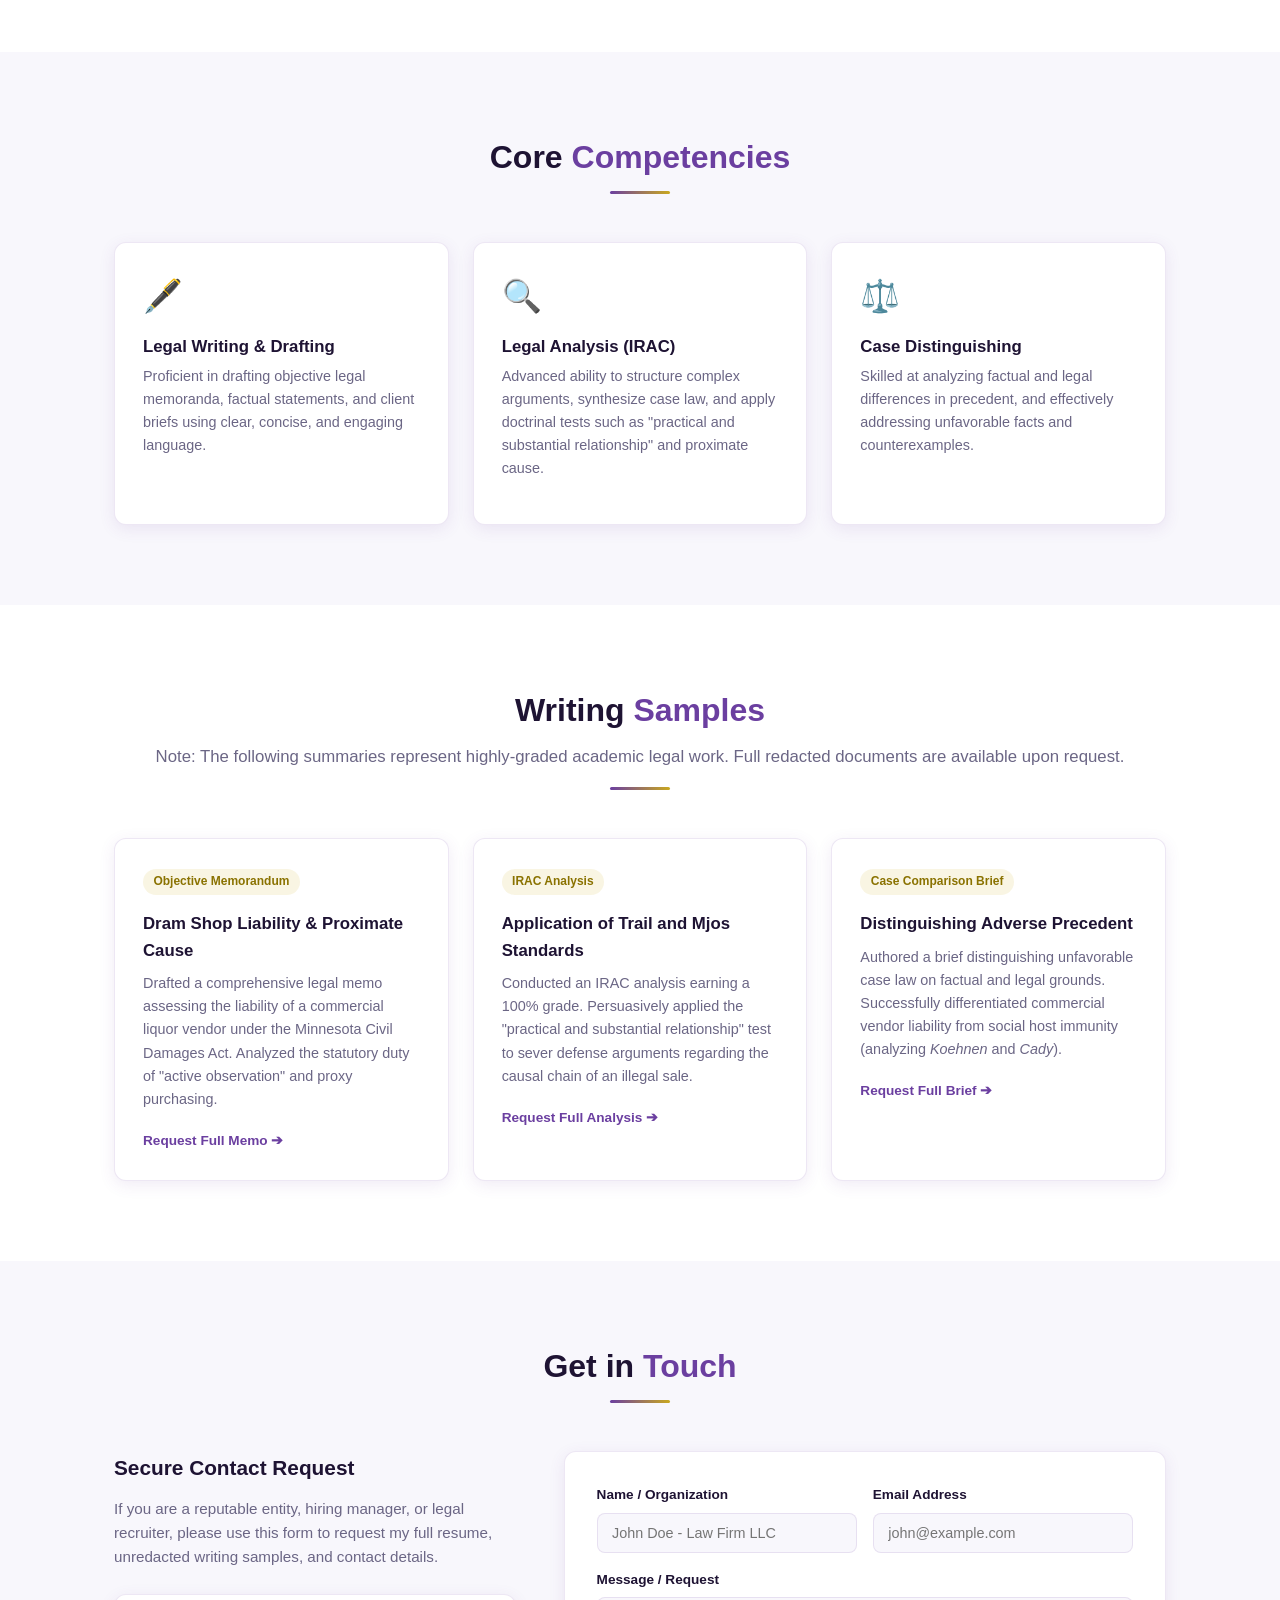
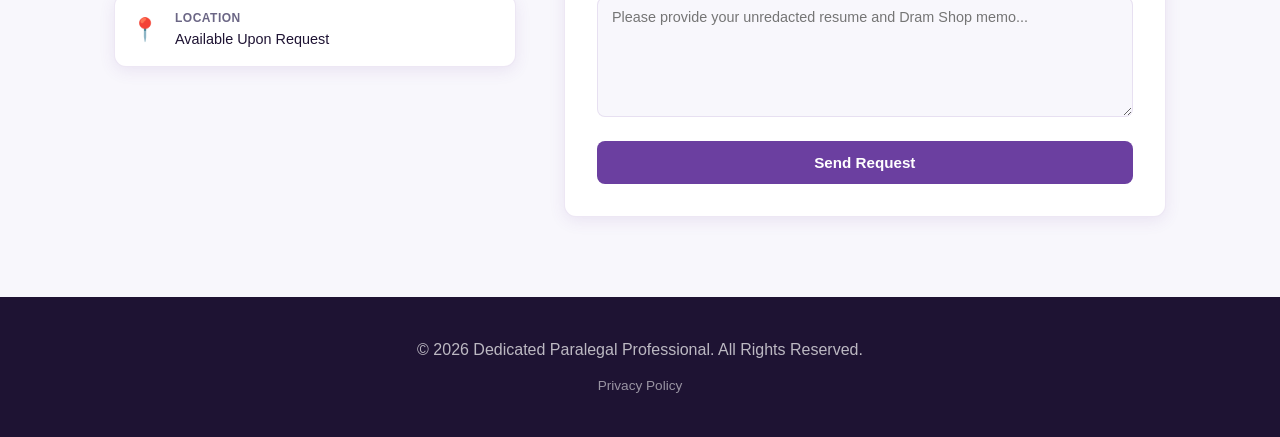
==== commit 5cfdc258: "Refactor index.html for improved structure and content raw facts of personal competency integrated t" ====
--- a/index.html
+++ b/index.html
@@ -1,387 +1,194 @@
 <!DOCTYPE html>
 <html lang="en">
 <head>
-  <meta charset="UTF-8" />
-  <meta name="viewport" content="width=device-width, initial-scale=1.0" />
-  <meta name="description" content="Carly Marie — Paralegal. Personal portfolio." />
-  <title>Carly Marie | Paralegal Portfolio</title>
-  <link rel="stylesheet" href="style.css" />
+    <meta charset="UTF-8">
+    <meta name="viewport" content="width=device-width, initial-scale=1.0">
+    <title>Professional Paralegal Portfolio</title>
+    <!-- Links to your CSS file -->
+    <link rel="stylesheet" href="style.css">
+    <!-- Links to your JavaScript file -->
+    <script src="script.js" defer></script>
 </head>
 <body>
 
-  <!-- ===== Navbar ===== -->
-  <nav class="navbar" aria-label="Main navigation">
-    <div class="nav-container">
-      <a href="#home" class="nav-logo">Carly<span>.</span></a>
-      <ul class="nav-links" id="navLinks">
-        <li><a href="#home">Home</a></li>
-        <li><a href="#about">About</a></li>
-        <li><a href="#education">Education</a></li>
-        <li><a href="#assignments">Assignments</a></li>
-        <li><a href="#resume">Resume</a></li>
-        <li><a href="#contact">Contact</a></li>
-      </ul>
-      <button
-        class="nav-toggle"
-        id="navToggle"
-        aria-label="Toggle navigation"
-        aria-expanded="false"
-        aria-controls="navLinks">
-        <span></span><span></span><span></span>
-      </button>
+    <!-- Navbar -->
+    <nav class="navbar">
+        <div class="nav-container">
+            <div class="nav-logo">Legal<span>Portfolio</span></div>
+            <button id="navToggle" class="nav-toggle" aria-expanded="false" aria-label="Toggle navigation">
+                <span></span><span></span><span></span>
+            </button>
+            <div id="navLinks" class="nav-links">
+                <a href="#about" class="active">About Me</a>
+                <a href="#skills">Competencies</a>
+                <a href="#portfolio">Writing Samples</a>
+                <a href="#contact">Contact</a>
+            </div>
+        </div>
+    </nav>
+
+    <!-- Security Disclaimer -->
+    <div id="security-disclaimer" style="background-color: #ffebee; border-left: 6px solid #f44336; padding: 15px; margin: 80px 20px 20px 20px; font-family: var(--font-main); border-radius: 4px;">
+        <strong>PRIVACY & SAFETY NOTICE:</strong> To ensure my personal safety, specific identifying details have been strategically redacted from this public portfolio. I am willing and able to supply my full, unredacted personal details, resume, and references upon request by a credible, reputable entity.
     </div>
-  </nav>
 
-  <!-- ===== Hero ===== -->
-  <section class="hero" id="home">
-    <div class="hero-content">
-      <div class="hero-text">
-        <span class="hero-eyebrow">Paralegal Professional</span>
-        <h1 class="hero-name">Carly Marie</h1>
-        <p class="hero-subtitle-line">
-          I am a <span class="typed-wrap"><span class="typed"></span></span>
-        </p>
+    <!-- Hero Section -->
+    <section class="hero">
+        <div class="hero-content">
+            <div class="hero-text fade-in">
+                <span class="hero-eyebrow">Detail-Oriented & Dedicated</span>
+                <h1 class="hero-name">[Name Redacted for Privacy]</h1>
+                <p class="hero-subtitle-line">I am a <span class="typed-wrap"><span class="typed"></span></span></p>
+                <div class="hero-buttons">
+                    <a href="#portfolio" class="btn btn-primary">View Writing Samples</a>
+                    <a href="#contact" class="btn btn-gold">Request Full Resume</a>
+                </div>
+            </div>
+            <div class="hero-image-wrap fade-in">
+                <div class="hero-avatar">
+                    <img src="images/profile.jpg" alt="Profile" id="profilePhoto" class="profile-photo">
+                    <div id="profileEmoji" class="profile-emoji-fallback">⚖️</div>
+                </div>
+            </div>
+        </div>
+    </section>
 
-        <div class="hero-buttons">
-          <a href="#assignments" class="btn btn-primary">View Assignments</a>
-          <a href="/proportfolio.github.io/files/resume/resume.pdf" download="Carly-Marie-Resume.pdf" class="btn btn-outline">Download Resume</a>
+    <!-- About Section -->
+    <section id="about" class="section">
+        <div class="container">
+            <h2 class="section-title">About <span>Me</span></h2>
+            <div class="section-divider"></div>
+            <div class="about-grid">
+                <div class="about-text fade-in">
+                    <h3>A proven track record of legal excellence.</h3>
+                    <p>I am a highly motivated paralegal professional with an advanced mastery of statutory interpretation, case distinguishing, and Bluebook citation standards. Maintaining a <strong>3.8 GPA</strong>, I excel in synthesizing complex case law and drafting objective legal memoranda.</p>
+                    <div class="about-facts">
+                        <div class="fact-item"><span class="fact-label">GPA</span><span class="fact-value">3.8</span></div>
+                        <div class="fact-item"><span class="fact-label">Email</span><span class="fact-value"><a href="#contact">Available Upon Request</a></span></div>
+                        <div class="fact-item"><span class="fact-label">Focus</span><span class="fact-value">Civil Litigation & Legal Research</span></div>
+                    </div>
+                </div>
+                <div class="about-highlight-card fade-in">
+                    <div class="about-icon-circle">📚</div>
+                    <h3>Academic Distinction</h3>
+                    <p>Consistently praised by reviewing faculty for "excellent organization," "strong understanding of liability and proximate cause," and "near-model" IRAC legal analysis.</p>
+                    <div class="card-tag-row">
+                        <span class="card-tag">IRAC Method</span>
+                        <span class="card-tag">Bluebook Formatting</span>
+                        <span class="card-tag">Case Synthesis</span>
+                    </div>
+                </div>
+            </div>
         </div>
+    </section>
 
-        <div class="hero-social">
-          <a href="https://github.com/carlymariec" target="_blank" rel="noopener noreferrer" aria-label="GitHub">
-            <svg xmlns="http://www.w3.org/2000/svg" width="20" height="20" viewBox="0 0 24 24" fill="currentColor" aria-hidden="true">
-              <path d="M12 0C5.37 0 0 5.37 0 12c0 5.3 3.438 9.8 8.205 11.385.6.113.82-.258.82-.577
-                0-.285-.01-1.04-.015-2.04-3.338.724-4.042-1.61-4.042-1.61-.546-1.387-1.333-1.756-1.333-1.756
-                -1.089-.745.083-.729.083-.729 1.205.084 1.84 1.237 1.84 1.237 1.07 1.834 2.807 1.304
-                3.492.997.108-.775.418-1.305.762-1.604-2.665-.305-5.467-1.334-5.467-5.931
-                0-1.31.465-2.381 1.235-3.221-.124-.303-.535-1.524.117-3.176 0 0 1.008-.322 3.3 1.23
-                a11.52 11.52 0 0 1 3.003-.404c1.02.005 2.047.138 3.003.404 2.29-1.552 3.297-1.23
-                3.297-1.23.653 1.653.242 2.874.118 3.176.77.84 1.233 1.911 1.233 3.221
-                0 4.609-2.807 5.624-5.479 5.921.43.372.823 1.102.823 2.222 0 1.606-.015 2.898-.015
-                3.293 0 .322.216.694.825.576C20.565 21.796 24 17.298 24 12c0-6.63-5.37-12-12-12z"/>
-            </svg>
-          </a>
+    <!-- Competencies Section -->
+    <section id="skills" class="section">
+        <div class="container">
+            <h2 class="section-title">Core <span>Competencies</span></h2>
+            <div class="section-divider"></div>
+            <div class="edu-grid">
+                <div class="edu-card fade-in">
+                    <div class="edu-card-icon">🖋️</div>
+                    <h3>Legal Writing & Drafting</h3>
+                    <p>Proficient in drafting objective legal memoranda, factual statements, and client briefs using clear, concise, and engaging language.</p>
+                </div>
+                <div class="edu-card fade-in">
+                    <div class="edu-card-icon">🔍</div>
+                    <h3>Legal Analysis (IRAC)</h3>
+                    <p>Advanced ability to structure complex arguments, synthesize case law, and apply doctrinal tests such as "practical and substantial relationship" and proximate cause.</p>
+                </div>
+                <div class="edu-card fade-in">
+                    <div class="edu-card-icon">⚖️</div>
+                    <h3>Case Distinguishing</h3>
+                    <p>Skilled at analyzing factual and legal differences in precedent, and effectively addressing unfavorable facts and counterexamples.</p>
+                </div>
+            </div>
         </div>
-      </div>
+    </section>
 
-      <div class="hero-image-wrap">
-        <!--
-          PROFILE PHOTO: Upload images/profile.jpg (or profile.png) to the repository.
-          The photo will appear automatically once the file is there.
-          See FILES.md for instructions.
-        -->
-        <div class="hero-avatar" role="img" aria-label="Carly Marie – Paralegal Professional">
-          <img src="images/profile.jpg"
-               alt="Carly Marie"
-               id="profilePhoto"
-               class="profile-photo" />
-          <span id="profileEmoji" class="profile-emoji-fallback" aria-hidden="true">⚖️</span>
+    <!-- Portfolio / Writing Samples -->
+    <section id="portfolio" class="section">
+        <div class="container">
+            <h2 class="section-title">Writing <span>Samples</span></h2>
+            <p class="section-subtitle">Note: The following summaries represent highly-graded academic legal work. Full redacted documents are available upon request.</p>
+            <div class="section-divider"></div>
+            
+            <div class="assignments-grid">
+                <div class="assignment-card fade-in">
+                    <span class="assignment-tag">Objective Memorandum</span>
+                    <h3>Dram Shop Liability & Proximate Cause</h3>
+                    <p>Drafted a comprehensive legal memo assessing the liability of a commercial liquor vendor under the Minnesota Civil Damages Act. Analyzed the statutory duty of "active observation" and proxy purchasing.</p>
+                    <a href="#contact" class="assignment-link">Request Full Memo ➔</a>
+                </div>
+                <div class="assignment-card fade-in">
+                    <span class="assignment-tag">IRAC Analysis</span>
+                    <h3>Application of Trail and Mjos Standards</h3>
+                    <p>Conducted an IRAC analysis earning a 100% grade. Persuasively applied the "practical and substantial relationship" test to sever defense arguments regarding the causal chain of an illegal sale.</p>
+                    <a href="#contact" class="assignment-link">Request Full Analysis ➔</a>
+                </div>
+                <div class="assignment-card fade-in">
+                    <span class="assignment-tag">Case Comparison Brief</span>
+                    <h3>Distinguishing Adverse Precedent</h3>
+                    <p>Authored a brief distinguishing unfavorable case law on factual and legal grounds. Successfully differentiated commercial vendor liability from social host immunity (analyzing <em>Koehnen</em> and <em>Cady</em>).</p>
+                    <a href="#contact" class="assignment-link">Request Full Brief ➔</a>
+                </div>
+            </div>
         </div>
-      </div>
-    </div>
-  </section>
+    </section>
 
-  <!-- ===== About ===== -->
-  <section class="section about" id="about">
-    <div class="container">
-      <h2 class="section-title fade-in">About <span>Me</span></h2>
-      <p class="section-subtitle fade-in">Get to know the person behind the portfolio</p>
-      <div class="section-divider"></div>
-      <div class="about-grid">
-        <div class="about-image-wrap fade-in">
-          <div class="about-highlight-card">
-            <div class="about-icon-circle">⚖️</div>
-            <h3>My Legal Philosophy</h3>
-            <p>
-              Justice is served through precision, efficiency, and unwavering ethical standards.
-              I view the law as a system of logic — approached with objectivity and rigorous application of the IRAC method.
-            </p>
-            <div class="card-tag-row">
-              <span class="card-tag">Legal Research</span>
-              <span class="card-tag">Civil Litigation</span>
-              <span class="card-tag">Criminal Justice</span>
+    <!-- Contact Section -->
+    <section id="contact" class="section">
+        <div class="container">
+            <h2 class="section-title">Get in <span>Touch</span></h2>
+            <div class="section-divider"></div>
+            <div class="contact-grid">
+                <div class="contact-info fade-in">
+                    <h3>Secure Contact Request</h3>
+                    <p>If you are a reputable entity, hiring manager, or legal recruiter, please use this form to request my full resume, unredacted writing samples, and contact details.</p>
+                    <div class="contact-items">
+                        <div class="contact-item">
+                            <div class="contact-item-icon">📍</div>
+                            <div>
+                                <div class="label">Location</div>
+                                <div class="value">Available Upon Request</div>
+                            </div>
+                        </div>
+                    </div>
+                </div>
+                <div class="contact-form-wrap fade-in">
+                    <form id="contactForm">
+                        <div class="form-row">
+                            <div class="form-group">
+                                <label for="name">Name / Organization</label>
+                                <input type="text" id="name" required placeholder="John Doe - Law Firm LLC">
+                            </div>
+                            <div class="form-group">
+                                <label for="email">Email Address</label>
+                                <input type="email" id="email" required placeholder="john@example.com">
+                            </div>
+                        </div>
+                        <div class="form-group">
+                            <label for="message">Message / Request</label>
+                            <textarea id="message" required placeholder="Please provide your unredacted resume and Dram Shop memo..."></textarea>
+                        </div>
+                        <button type="submit" class="btn btn-primary form-submit">Send Request</button>
+                        <div id="formSuccess" class="form-success">Message sent! I will securely review your request and reply shortly.</div>
+                    </form>
+                </div>
             </div>
-          </div>
         </div>
+    </section>
 
-        <div class="about-text fade-in">
-          <h3>Hi, I'm Carly Marie!</h3>
-          <p style="color: var(--text-muted); font-size: 0.95rem; margin-bottom: 1.25rem;">
-            Detail-oriented and research-focused Paralegal Student with a strong foundation in legal analysis,
-            civil litigation, and criminal justice. I leverage technology to streamline legal workflows
-            and ensure procedural accuracy, providing attorneys with clear, actionable data to advocate
-            effectively for their clients.
-          </p>
-          <div class="about-facts">
-            <div class="fact-item">
-              <div class="fact-label">Focus Areas</div>
-              <div class="fact-value">Civil Litigation · Criminal Justice · Legal Research</div>
-            </div>
-            <div class="fact-item">
-              <div class="fact-label">Availability</div>
-              <div class="fact-value">Open to Opportunities</div>
-            </div>
-            <div class="fact-item">
-              <div class="fact-label">Methodology</div>
-              <div class="fact-value">IRAC · Objective Analysis · Procedural Accuracy</div>
-            </div>
-            <div class="fact-item">
-              <div class="fact-label">Tech Skills</div>
-              <div class="fact-value">LexisNexis · MS Office Suite · Adobe Acrobat Pro · vLex</div>
-            </div>
-          </div>
+    <!-- Footer -->
+    <footer>
+        <p>&copy; 2026 Dedicated Paralegal Professional. All Rights Reserved.</p>
+        <div class="footer-links">
+            <a href="#security-disclaimer">Privacy Policy</a>
         </div>
-      </div>
-    </div>
-  </section>
-
-  <!-- ===== Education & Skills ===== -->
-  <section class="section education" id="education">
-    <div class="container">
-      <h2 class="section-title fade-in">Education &amp; <span>Skills</span></h2>
-      <p class="section-subtitle fade-in">Legal competencies and technical proficiencies</p>
-      <div class="section-divider"></div>
-      <div class="edu-grid">
-
-        <div class="edu-card fade-in">
-          <div class="edu-card-icon">📜</div>
-          <h3>Legal Research &amp; Writing</h3>
-          <div class="edu-course">Core Competency</div>
-          <p>Proficient in drafting legal memoranda, case briefs, and synthesizing complex case law using the IRAC method for clear, objective analysis.</p>
-          <div class="skill-tags">
-            <span class="skill-tag">LexisNexis</span>
-            <span class="skill-tag">vLex</span>
-            <span class="skill-tag">Legal Memos</span>
-            <span class="skill-tag">Case Briefs</span>
-            <span class="skill-tag">IRAC Method</span>
-          </div>
-        </div>
-
-        <div class="edu-card fade-in">
-          <div class="edu-card-icon">⚖️</div>
-          <h3>Civil Litigation</h3>
-          <div class="edu-course">Litigation Support</div>
-          <p>Experienced in civil litigation procedures, including pleadings, discovery, and court filing support to assist attorneys in navigating complex legal proceedings.</p>
-          <div class="skill-tags">
-            <span class="skill-tag">Pleadings</span>
-            <span class="skill-tag">Discovery</span>
-            <span class="skill-tag">Court Filing</span>
-            <span class="skill-tag">Case Management</span>
-          </div>
-        </div>
-
-        <div class="edu-card fade-in">
-          <div class="edu-card-icon">🔒</div>
-          <h3>Digital Security &amp; Document Management</h3>
-          <div class="edu-course">Technical Proficiency</div>
-          <p>Committed to data privacy, metadata sanitization, and secure document handling. Efficient in remote collaboration and digital document management workflows.</p>
-          <div class="skill-tags">
-            <span class="skill-tag">Adobe Acrobat Pro</span>
-            <span class="skill-tag">Metadata Sanitization</span>
-            <span class="skill-tag">Data Privacy</span>
-            <span class="skill-tag">MS Office Suite</span>
-          </div>
-        </div>
-
-        <div class="edu-card fade-in">
-          <div class="edu-card-icon">🗂️</div>
-          <h3>Criminal Justice Documentation</h3>
-          <div class="edu-course">Criminal Law</div>
-          <p>Foundational understanding of criminal justice procedures, case documentation, and the procedural accuracy required to support criminal defense and prosecution work.</p>
-          <div class="skill-tags">
-            <span class="skill-tag">Criminal Procedure</span>
-            <span class="skill-tag">Case Documentation</span>
-            <span class="skill-tag">Procedural Accuracy</span>
-          </div>
-        </div>
-
-      </div>
-    </div>
-  </section>
-
-  <!-- ===== Assignments ===== -->
-  <section class="section assignments" id="assignments">
-    <div class="container">
-      <h2 class="section-title fade-in">My <span>Work</span></h2>
-      <p class="section-subtitle fade-in">Assignments, projects &amp; writing samples</p>
-      <div class="section-divider"></div>
-      <div class="assignments-grid">
-
-        <!--
-          ASSIGNMENTS: Upload your PDF files to files/assignments/ using the exact names below.
-          Each "View Sample" link will work automatically once the file is uploaded.
-          See FILES.md for the full checklist.
-        -->
-
-        <div class="assignment-card fade-in">
-          <span class="assignment-tag">Legal Memo</span>
-          <h3>Legal Memorandum – Case Law Analysis</h3>
-          <p>A formal legal memorandum applying the IRAC method to analyze relevant case law and synthesize findings into clear, actionable recommendations.</p>
-          <!-- File: files/assignments/legal-memo.pdf -->
-          <a href="files/assignments/legal-memo.pdf" target="_blank" rel="noopener noreferrer" class="assignment-link">View Sample &#8599;</a>
-        </div>
-
-        <div class="assignment-card fade-in">
-          <span class="assignment-tag">Case Brief</span>
-          <h3>Case Brief – Civil Litigation</h3>
-          <p>Structured case brief outlining the facts, procedural history, legal issues, holding, and reasoning for a significant civil litigation matter.</p>
-          <!-- File: files/assignments/case-brief.pdf -->
-          <a href="files/assignments/case-brief.pdf" target="_blank" rel="noopener noreferrer" class="assignment-link">View Sample &#8599;</a>
-        </div>
-
-        <div class="assignment-card fade-in">
-          <span class="assignment-tag">Legal Research</span>
-          <h3>Statutory Research Report</h3>
-          <p>Comprehensive statutory research using LexisNexis and vLex, identifying applicable statutes and summarizing their relevance to the assigned legal question.</p>
-          <!-- File: files/assignments/statutory-research.pdf -->
-          <a href="files/assignments/statutory-research.pdf" target="_blank" rel="noopener noreferrer" class="assignment-link">View Sample &#8599;</a>
-        </div>
-
-        <div class="assignment-card fade-in">
-          <span class="assignment-tag">Criminal Justice</span>
-          <h3>Criminal Procedure Documentation</h3>
-          <p>Detailed procedural documentation tracing the stages of a criminal case, from arrest through sentencing, with attention to constitutional safeguards.</p>
-          <!-- File: files/assignments/criminal-procedure.pdf -->
-          <a href="files/assignments/criminal-procedure.pdf" target="_blank" rel="noopener noreferrer" class="assignment-link">View Sample &#8599;</a>
-        </div>
-
-      </div>
-    </div>
-  </section>
-
-  <!-- ===== Resume ===== -->
-  <section class="section resume-section" id="resume">
-    <div class="container">
-      <h2 class="section-title fade-in">My <span>Resume</span></h2>
-      <p class="section-subtitle fade-in">Education, experience, and qualifications</p>
-      <div class="section-divider"></div>
-      <div class="resume-inner">
-        <div class="resume-visual fade-in">
-          <div class="resume-icon-wrap">📄</div>
-          <h3>Carly Marie</h3>
-          <p>Paralegal Student &amp; Legal Professional</p>
-          <!--
-            RESUME: Upload files/resume/resume.pdf to the repository.
-            The download button will link directly to the file once it is uploaded.
-            See FILES.md for instructions.
-          -->
-          <a href="/proportfolio.github.io/files/resume/resume.pdf" download="Carly-Marie-Resume.pdf" class="btn btn-gold resume-download-btn" id="resumeBtn">
-            <svg xmlns="http://www.w3.org/2000/svg" width="16" height="16" viewBox="0 0 24 24" fill="none" stroke="currentColor" stroke-width="2.5" stroke-linecap="round" stroke-linejoin="round" aria-hidden="true"><path d="M21 15v4a2 2 0 0 1-2 2H5a2 2 0 0 1-2-2v-4"/><polyline points="7 10 12 15 17 10"/><line x1="12" y1="15" x2="12" y2="3"/></svg>
-            Download Resume
-          </a>
-        </div>
-        <div class="resume-highlights fade-in">
-          <h3>Highlights</h3>
-          <div class="resume-items">
-            <div class="resume-item">
-              <div class="resume-item-icon">🎓</div>
-              <div class="resume-item-content">
-                <div class="item-title">Paralegal Studies</div>
-                <div class="item-sub">Legal Research · Civil Litigation · Criminal Justice</div>
-              </div>
-            </div>
-            <div class="resume-item">
-              <div class="resume-item-icon">📜</div>
-              <div class="resume-item-content">
-                <div class="item-title">Legal Research &amp; Writing</div>
-                <div class="item-sub">Proficient in LexisNexis, vLex &amp; Bluebook Citation</div>
-              </div>
-            </div>
-            <div class="resume-item">
-              <div class="resume-item-icon">💻</div>
-              <div class="resume-item-content">
-                <div class="item-title">Legal Technology</div>
-                <div class="item-sub">MS Office Suite · Adobe Acrobat Pro · Digital Document Management</div>
-              </div>
-            </div>
-            <div class="resume-item">
-              <div class="resume-item-icon">🔒</div>
-              <div class="resume-item-content">
-                <div class="item-title">Data Privacy &amp; Document Security</div>
-                <div class="item-sub">Metadata sanitization, secure document handling &amp; client confidentiality</div>
-              </div>
-            </div>
-          </div>
-        </div>
-      </div>
-    </div>
-  </section>
-
-  <!-- ===== Contact ===== -->
-  <section class="section contact" id="contact">
-    <div class="container">
-      <h2 class="section-title fade-in">Get In <span>Touch</span></h2>
-      <p class="section-subtitle fade-in">Interested in working together? I'd love to hear from you.</p>
-      <div class="section-divider"></div>
-      <div class="contact-grid">
-        <div class="contact-info fade-in">
-          <h3>Let's Connect</h3>
-          <p>
-            Whether you have a question about my background, want to discuss an
-            opportunity, or just want to say hello — feel free to reach out.
-          </p>
-          <div class="contact-items">
-            <div class="contact-item">
-              <div class="contact-item-icon">🐙</div>
-              <div class="contact-item-text">
-                <div class="label">GitHub</div>
-                <div class="value"><a href="https://github.com/carlymariec" target="_blank" rel="noopener noreferrer">github.com/carlymariec</a></div>
-              </div>
-            </div>
-          </div>
-        </div>
-
-        <div class="contact-form-wrap fade-in">
-          <form id="contactForm">
-            <div class="form-row">
-              <div class="form-group">
-                <label for="name">Name</label>
-                <input type="text" id="name" name="name" placeholder="Your name" required />
-              </div>
-              <div class="form-group">
-                <label for="email">Email</label>
-                <input type="email" id="email" name="email" placeholder="your@email.com" required />
-              </div>
-            </div>
-            <div class="form-group">
-              <label for="subject">Subject</label>
-              <input type="text" id="subject" name="subject" placeholder="What's this about?" required />
-            </div>
-            <div class="form-group">
-              <label for="message">Message</label>
-              <textarea id="message" name="message" placeholder="Your message..." required></textarea>
-            </div>
-            <button type="submit" class="btn btn-gold form-submit">Send Message</button>
-            <div class="form-success" id="formSuccess" role="status" aria-live="polite">
-              ✅ Message sent! I'll get back to you soon.
-            </div>
-          </form>
-        </div>
-      </div>
-    </div>
-  </section>
-
-  <!-- ===== Footer ===== -->
-  <footer>
-    <div class="container">
-      <p>Made with <span class="heart">♥</span> by Carly Marie &copy; <span id="year"></span></p>
-      <ul class="footer-links">
-        <li><a href="#home">Home</a></li>
-        <li><a href="#about">About</a></li>
-        <li><a href="#education">Education</a></li>
-        <li><a href="#assignments">Assignments</a></li>
-        <li><a href="#resume">Resume</a></li>
-        <li><a href="#contact">Contact</a></li>
-      </ul>
-    </div>
-  </footer>
-
-  <button id="scrollTop" aria-label="Scroll to top">&#8679;</button>
-
-  <script src="script.js"></script>
-  <script>
-    document.getElementById('year').textContent = new Date().getFullYear();
-  </script>
+        <!-- Scroll to Top Button -->
+        <button id="scrollTop" aria-label="Scroll to top">⇧</button>
+    </footer>
 
 </body>
 </html>
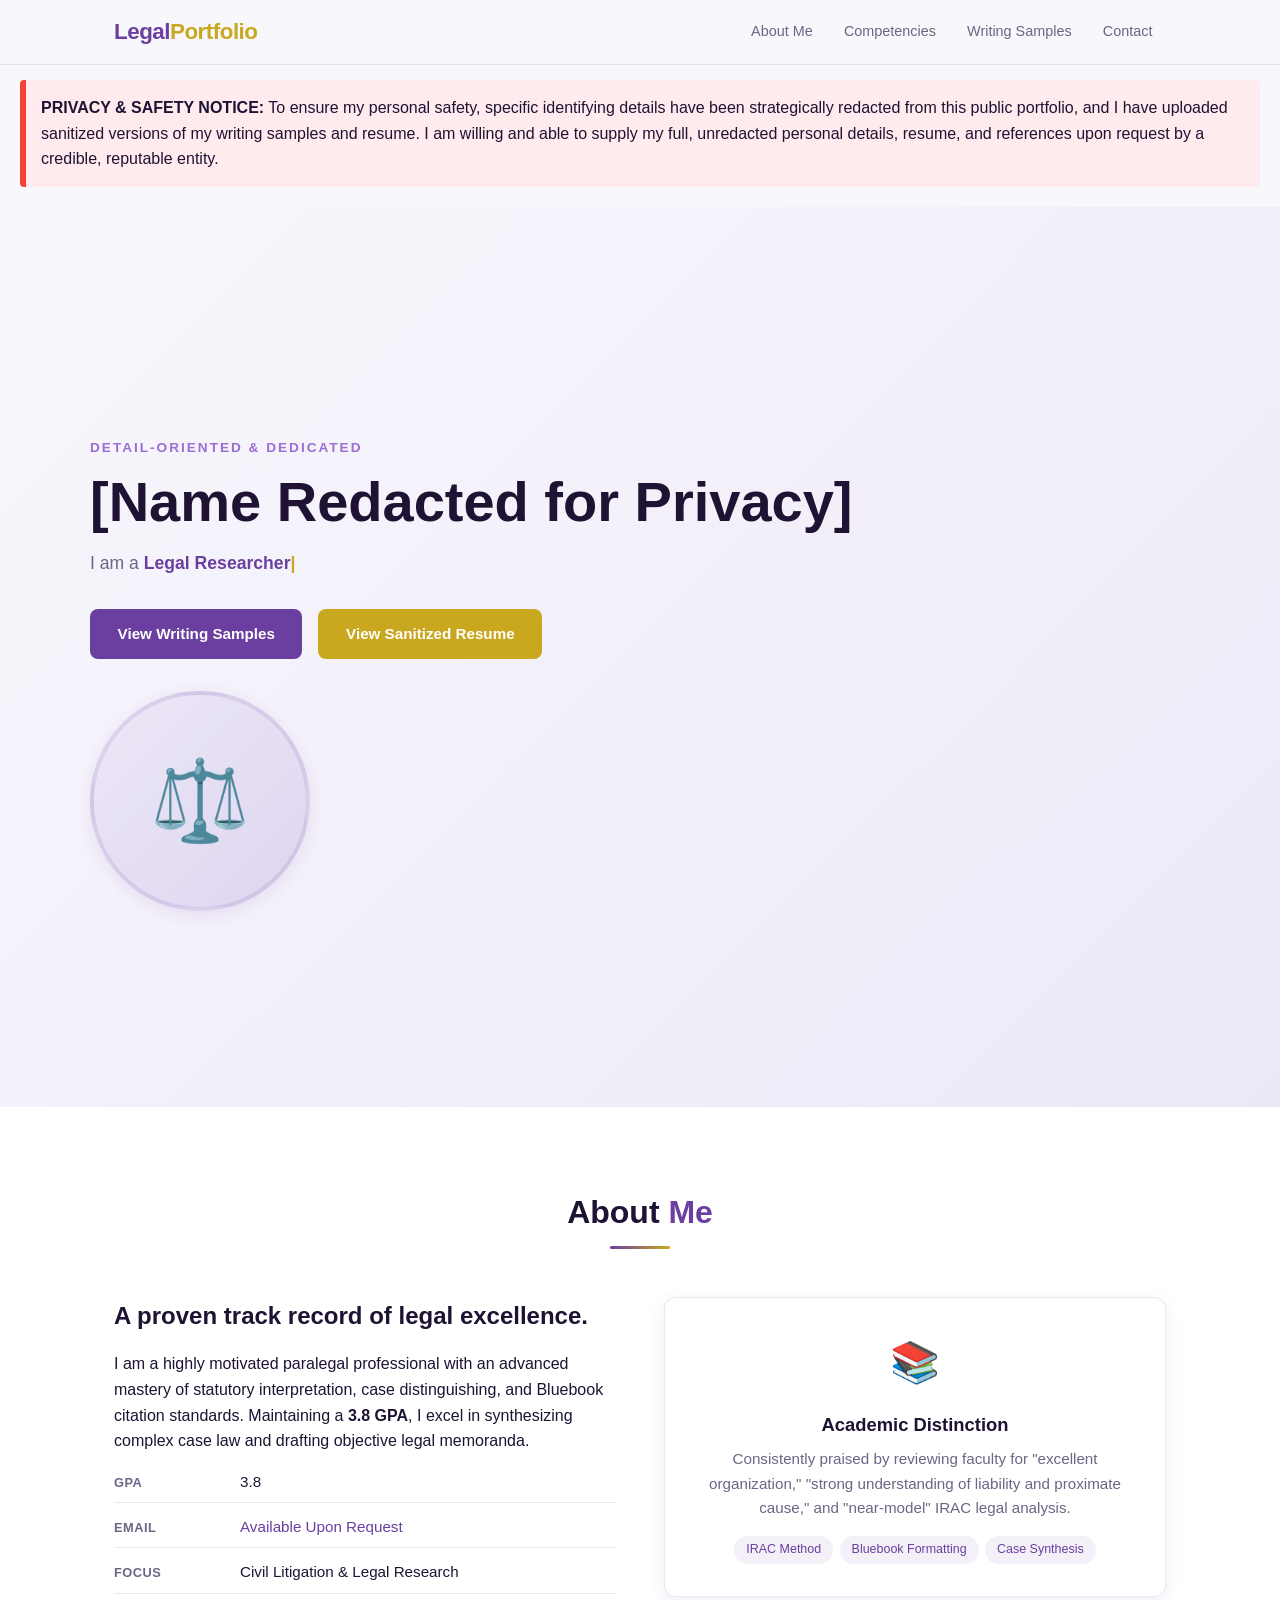
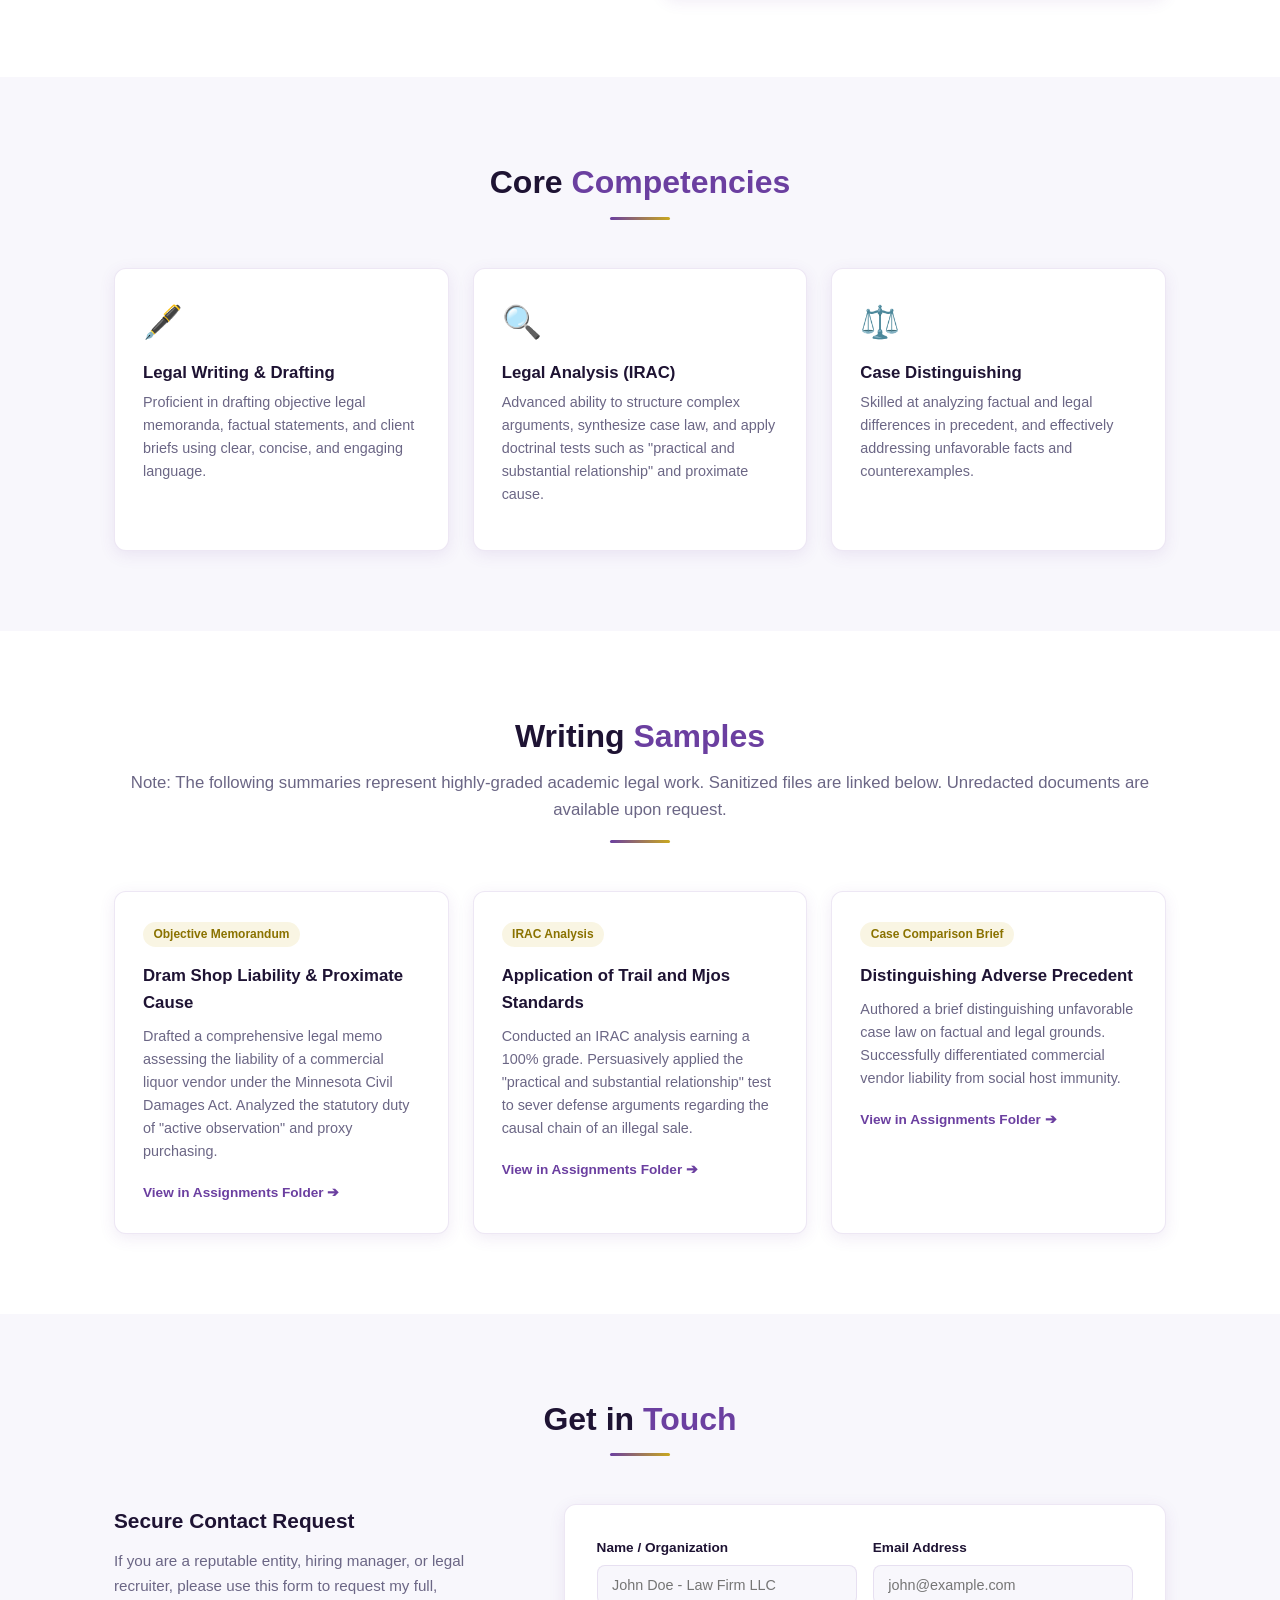
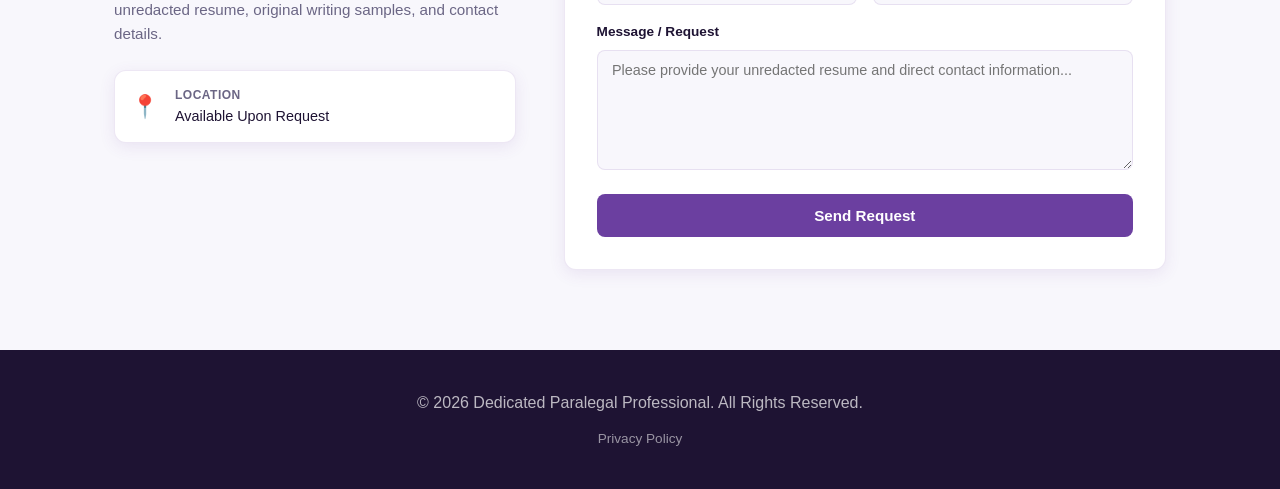
==== commit 8b006c19: "Update resume link to local file path Signed-off-by: Carly Cheney <174076271+carlymariec@users.norep" ====
--- a/index.html
+++ b/index.html
@@ -4,9 +4,7 @@
     <meta charset="UTF-8">
     <meta name="viewport" content="width=device-width, initial-scale=1.0">
     <title>Professional Paralegal Portfolio</title>
-    <!-- Links to your CSS file -->
     <link rel="stylesheet" href="style.css">
-    <!-- Links to your JavaScript file -->
     <script src="script.js" defer></script>
 </head>
 <body>
@@ -29,7 +27,7 @@
 
     <!-- Security Disclaimer -->
     <div id="security-disclaimer" style="background-color: #ffebee; border-left: 6px solid #f44336; padding: 15px; margin: 80px 20px 20px 20px; font-family: var(--font-main); border-radius: 4px;">
-        <strong>PRIVACY & SAFETY NOTICE:</strong> To ensure my personal safety, specific identifying details have been strategically redacted from this public portfolio. I am willing and able to supply my full, unredacted personal details, resume, and references upon request by a credible, reputable entity.
+        <strong>PRIVACY & SAFETY NOTICE:</strong> To ensure my personal safety, specific identifying details have been strategically redacted from this public portfolio, and I have uploaded sanitized versions of my writing samples and resume. I am willing and able to supply my full, unredacted personal details, resume, and references upon request by a credible, reputable entity.
     </div>
 
     <!-- Hero Section -->
@@ -41,9 +39,8 @@
                 <p class="hero-subtitle-line">I am a <span class="typed-wrap"><span class="typed"></span></span></p>
                 <div class="hero-buttons">
                     <a href="#portfolio" class="btn btn-primary">View Writing Samples</a>
-                    <a href="#contact" class="btn btn-gold">Request Full Resume</a>
+                    <a href="files/resume/resume.pdf" target="_blank" rel="noopener noreferrer" class="btn btn-gold">View Sanitized Resume</a>
                 </div>
-            </div>
             <div class="hero-image-wrap fade-in">
                 <div class="hero-avatar">
                     <img src="images/profile.jpg" alt="Profile" id="profilePhoto" class="profile-photo">
@@ -111,7 +108,7 @@
     <section id="portfolio" class="section">
         <div class="container">
             <h2 class="section-title">Writing <span>Samples</span></h2>
-            <p class="section-subtitle">Note: The following summaries represent highly-graded academic legal work. Full redacted documents are available upon request.</p>
+            <p class="section-subtitle">Note: The following summaries represent highly-graded academic legal work. Sanitized files are linked below. Unredacted documents are available upon request.</p>
             <div class="section-divider"></div>
             
             <div class="assignments-grid">
@@ -119,19 +116,19 @@
                     <span class="assignment-tag">Objective Memorandum</span>
                     <h3>Dram Shop Liability & Proximate Cause</h3>
                     <p>Drafted a comprehensive legal memo assessing the liability of a commercial liquor vendor under the Minnesota Civil Damages Act. Analyzed the statutory duty of "active observation" and proxy purchasing.</p>
-                    <a href="#contact" class="assignment-link">Request Full Memo ➔</a>
+                    <a href="https://github.com/carlymariec/proportfolio.github.io/tree/0fefbd28e42cc2798319f532b7fe6f9e32cf67b1/files/assignments" target="_blank" rel="noopener noreferrer" class="assignment-link">View in Assignments Folder ➔</a>
                 </div>
                 <div class="assignment-card fade-in">
                     <span class="assignment-tag">IRAC Analysis</span>
                     <h3>Application of Trail and Mjos Standards</h3>
                     <p>Conducted an IRAC analysis earning a 100% grade. Persuasively applied the "practical and substantial relationship" test to sever defense arguments regarding the causal chain of an illegal sale.</p>
-                    <a href="#contact" class="assignment-link">Request Full Analysis ➔</a>
+                    <a href="https://github.com/carlymariec/proportfolio.github.io/tree/0fefbd28e42cc2798319f532b7fe6f9e32cf67b1/files/assignments" target="_blank" rel="noopener noreferrer" class="assignment-link">View in Assignments Folder ➔</a>
                 </div>
                 <div class="assignment-card fade-in">
                     <span class="assignment-tag">Case Comparison Brief</span>
                     <h3>Distinguishing Adverse Precedent</h3>
-                    <p>Authored a brief distinguishing unfavorable case law on factual and legal grounds. Successfully differentiated commercial vendor liability from social host immunity (analyzing <em>Koehnen</em> and <em>Cady</em>).</p>
-                    <a href="#contact" class="assignment-link">Request Full Brief ➔</a>
+                    <p>Authored a brief distinguishing unfavorable case law on factual and legal grounds. Successfully differentiated commercial vendor liability from social host immunity.</p>
+                    <a href="https://github.com/carlymariec/proportfolio.github.io/tree/0fefbd28e42cc2798319f532b7fe6f9e32cf67b1/files/assignments" target="_blank" rel="noopener noreferrer" class="assignment-link">View in Assignments Folder ➔</a>
                 </div>
             </div>
         </div>
@@ -145,7 +142,7 @@
             <div class="contact-grid">
                 <div class="contact-info fade-in">
                     <h3>Secure Contact Request</h3>
-                    <p>If you are a reputable entity, hiring manager, or legal recruiter, please use this form to request my full resume, unredacted writing samples, and contact details.</p>
+                    <p>If you are a reputable entity, hiring manager, or legal recruiter, please use this form to request my full, unredacted resume, original writing samples, and contact details.</p>
                     <div class="contact-items">
                         <div class="contact-item">
                             <div class="contact-item-icon">📍</div>
@@ -170,7 +167,7 @@
                         </div>
                         <div class="form-group">
                             <label for="message">Message / Request</label>
-                            <textarea id="message" required placeholder="Please provide your unredacted resume and Dram Shop memo..."></textarea>
+                            <textarea id="message" required placeholder="Please provide your unredacted resume and direct contact information..."></textarea>
                         </div>
                         <button type="submit" class="btn btn-primary form-submit">Send Request</button>
                         <div id="formSuccess" class="form-success">Message sent! I will securely review your request and reply shortly.</div>
@@ -186,7 +183,6 @@
         <div class="footer-links">
             <a href="#security-disclaimer">Privacy Policy</a>
         </div>
-        <!-- Scroll to Top Button -->
         <button id="scrollTop" aria-label="Scroll to top">⇧</button>
     </footer>
 
--- a/style.css
+++ b/style.css
@@ -1,639 +1,190 @@
-/* ===== CSS Variables ===== */
-:root {
-  --primary:       #6B3FA0;   /* purple accent */
-  --primary-light: #9B6DD6;   /* light purple */
-  --gold:          #C9A81F;   /* gold accent */
-  --gold-light:    #E2C84A;
-  --bg:            #F8F7FC;   /* very light purple-gray */
-  --bg-alt:        #FFFFFF;   /* white */
-  --card-bg:       #FFFFFF;
-  --card-border:   rgba(107, 63, 160, 0.12);
-  --text:          #1E1333;   /* dark text */
-  --text-muted:    #6B6685;   /* muted text */
-  --white:         #ffffff;
-  --font-main:     'Segoe UI', Tahoma, Geneva, Verdana, sans-serif;
-  --transition:    0.3s ease;
-  --radius:        12px;
-  --shadow:        0 4px 16px rgba(107, 63, 160, 0.10);
+/* ===== CSS Variables =====  */ 
+:root {  
+    --primary:       #6B3FA0;   /*  purple accent  */  
+    --primary-light: #9B6DD6;   /*  light purple  */  
+    --gold:          #C9A81F;   /*  gold accent  */  
+    --gold-light:    #E2C84A;  
+    --bg:            #F8F7FC;   /*  very light purple-gray  */  
+    --bg-alt:        #FFFFFF;   /*  white  */  
+    --card-bg:       #FFFFFF;  
+    --card-border:   rgba(107, 63, 160, 0.12);  
+    --text:          #1E1333;   /*  dark text  */  
+    --text-muted:    #6B6685;   /*  muted text */ 
+    --white:         #ffffff; 
+    --font-main:     'Segoe UI', Tahoma, Geneva, Verdana, sans-serif; 
+    --transition:    0.3s ease; 
+    --radius:        12px; 
+    --shadow:        0 4px 16px rgba(107, 63, 160, 0.10); 
 }
 
-/* ===== Reset & Base ===== */
-*, *::before, *::after {
-  box-sizing: border-box;
-  margin: 0;
-  padding: 0;
-}
-
+/* ===== Reset & Base ===== */ 
+*, *::before, *::after { box-sizing: border-box; margin: 0; padding: 0; }
 html { scroll-behavior: smooth; }
-
-body {
-  font-family: var(--font-main);
-  background-color: var(--bg);
-  color: var(--text);
-  line-height: 1.6;
-  overflow-x: hidden;
-}
-
-a {
-  color: var(--primary);
-  text-decoration: none;
-  transition: color var(--transition);
-}
+body { font-family: var(--font-main); background-color: var(--bg); color: var(--text); line-height: 1.6; overflow-x: hidden; }
+a { color: var(--primary); text-decoration: none; transition: color var(--transition); } 
 a:hover { color: var(--gold); }
-
-img { max-width: 100%; display: block; }
+img { max-width: 100%; display: block; } 
 ul  { list-style: none; }
 
-/* ===== Visually hidden ===== */
-.visually-hidden {
-  position: absolute; width: 1px; height: 1px; padding: 0;
-  margin: -1px; overflow: hidden; clip: rect(0,0,0,0);
-  white-space: nowrap; border: 0;
-}
+/* ===== Visually hidden ===== */ 
+.visually-hidden { position: absolute; width: 1px; height: 1px; padding: 0; margin: -1px; overflow: hidden; clip: rect(0,0,0,0); white-space: nowrap; border: 0; }
 
-/* ===== Utility ===== */
-.container {
-  max-width: 1100px;
-  margin: 0 auto;
-  padding: 0 1.5rem;
-}
+/* ===== Utility ===== */ 
+.container { max-width: 1100px; margin: 0 auto; padding: 0 1.5rem; }
+.section { padding: 5rem 0; } 
+.section:nth-child(even) { background: var(--bg-alt); }
+.section-title { text-align: center; font-size: 2rem; font-weight: 700; margin-bottom: 0.5rem; color: var(--text); } 
+.section-title span { color: var(--primary); }
+.section-subtitle { text-align: center; color: var(--text-muted); margin-bottom: 1rem; font-size: 1.05rem; }
+.section-divider { width: 60px; height: 3px; background: linear-gradient(90deg, var(--primary), var(--gold)); border-radius: 2px; margin: 0 auto 3rem; }
 
-.section { padding: 5rem 0; }
-.section:nth-child(even) { background: var(--bg-alt); }
-
-.section-title {
-  text-align: center;
-  font-size: 2rem;
-  font-weight: 700;
-  margin-bottom: 0.5rem;
-  color: var(--text);
-}
-.section-title span { color: var(--primary); }
-
-.section-subtitle {
-  text-align: center;
-  color: var(--text-muted);
-  margin-bottom: 1rem;
-  font-size: 1.05rem;
-}
-
-.section-divider {
-  width: 60px;
-  height: 3px;
-  background: linear-gradient(90deg, var(--primary), var(--gold));
-  border-radius: 2px;
-  margin: 0 auto 3rem;
-}
-
-/* ===== Fade-in ===== */
-.fade-in { opacity: 0; transform: translateY(22px); transition: opacity 0.55s ease, transform 0.55s ease; }
+/* ===== Fade-in ===== */ 
+.fade-in { opacity: 0; transform: translateY(22px); transition: opacity 0.55s ease, transform 0.55s ease; } 
 .fade-in.visible { opacity: 1; transform: none; }
 
-/* ===== Buttons ===== */
-.btn {
-  display: inline-flex;
-  align-items: center;
-  gap: 0.5rem;
-  padding: 0.7rem 1.6rem;
-  border-radius: 8px;
-  font-weight: 600;
-  font-size: 0.95rem;
-  cursor: pointer;
-  border: 2px solid transparent;
-  transition: all var(--transition);
-}
-.btn-primary {
-  background: var(--primary);
-  color: var(--white);
-}
+/* ===== Buttons ===== */ 
+.btn { display: inline-flex; align-items: center; gap: 0.5rem; padding: 0.7rem 1.6rem; border-radius: 8px; font-weight: 600; font-size: 0.95rem; cursor: pointer; border: 2px solid transparent; transition: all var(--transition); } 
+.btn-primary { background: var(--primary); color: var(--white); } 
 .btn-primary:hover { background: var(--primary-light); color: var(--white); }
-
-.btn-gold {
-  background: var(--gold);
-  color: var(--white);
-}
+.btn-gold { background: var(--gold); color: var(--white); } 
 .btn-gold:hover { background: var(--gold-light); color: var(--text); }
-
-.btn-outline {
-  background: transparent;
-  color: var(--primary);
-  border-color: var(--primary);
-}
+.btn-outline { background: transparent; color: var(--primary); border-color: var(--primary); } 
 .btn-outline:hover { background: var(--primary); color: var(--white); }
 
-/* ===== Navbar ===== */
-.navbar {
-  position: fixed;
-  top: 0; left: 0; right: 0;
-  z-index: 1000;
-  background: rgba(248, 247, 252, 0.95);
-  backdrop-filter: blur(8px);
-  border-bottom: 1px solid var(--card-border);
-  transition: box-shadow var(--transition);
-}
+/* ===== Navbar ===== */ 
+.navbar { position: fixed; top: 0; left: 0; right: 0; z-index: 1000; background: rgba(248, 247, 252, 0.95); backdrop-filter: blur(8px); border-bottom: 1px solid var(--card-border); transition: box-shadow var(--transition); } 
 .navbar.scrolled { box-shadow: 0 2px 16px rgba(107,63,160,0.10); }
+.nav-container { max-width: 1100px; margin: 0 auto; padding: 0 1.5rem; height: 64px; display: flex; align-items: center; justify-content: space-between; }
+.nav-logo { font-size: 1.4rem; font-weight: 800; color: var(--primary); letter-spacing: -0.5px; } 
+.nav-logo span { color: var(--gold); }
+.nav-links { display: flex; gap: 0.25rem; } 
+.nav-links a { padding: 0.4rem 0.85rem; border-radius: 6px; font-size: 0.9rem; font-weight: 500; color: var(--text-muted); transition: all var(--transition); } 
+.nav-links a:hover, .nav-links a.active { color: var(--primary); background: rgba(107, 63, 160, 0.08); }
 
-.nav-container {
-  max-width: 1100px;
-  margin: 0 auto;
-  padding: 0 1.5rem;
-  height: 64px;
-  display: flex;
-  align-items: center;
-  justify-content: space-between;
-}
-
-.nav-logo {
-  font-size: 1.4rem;
-  font-weight: 800;
-  color: var(--primary);
-  letter-spacing: -0.5px;
-}
-.nav-logo span { color: var(--gold); }
-
-.nav-links {
-  display: flex;
-  gap: 0.25rem;
-}
-.nav-links a {
-  padding: 0.4rem 0.85rem;
-  border-radius: 6px;
-  font-size: 0.9rem;
-  font-weight: 500;
-  color: var(--text-muted);
-  transition: all var(--transition);
-}
-.nav-links a:hover,
-.nav-links a.active {
-  color: var(--primary);
-  background: rgba(107, 63, 160, 0.08);
-}
-
-/* Hamburger */
-.nav-toggle {
-  display: none;
-  flex-direction: column;
-  gap: 5px;
-  background: none;
-  border: none;
-  cursor: pointer;
-  padding: 4px;
-}
-.nav-toggle span {
-  display: block;
-  width: 24px;
-  height: 2px;
-  background: var(--text);
-  border-radius: 2px;
-  transition: all var(--transition);
-}
-.nav-toggle.open span:nth-child(1) { transform: translateY(7px) rotate(45deg); }
-.nav-toggle.open span:nth-child(2) { opacity: 0; }
+/* Hamburger */ 
+.nav-toggle { display: none; flex-direction: column; gap: 5px; background: none; border: none; cursor: pointer; padding: 4px; } 
+.nav-toggle span { display: block; width: 24px; height: 2px; background: var(--text); border-radius: 2px; transition: all var(--transition); } 
+.nav-toggle.open span:nth-child(1) { transform: translateY(7px) rotate(45deg); } 
+.nav-toggle.open span:nth-child(2) { opacity: 0; } 
 .nav-toggle.open span:nth-child(3) { transform: translateY(-7px) rotate(-45deg); }
 
-/* ===== Hero ===== */
-.hero {
-  min-height: 100vh;
-  display: flex;
-  align-items: center;
-  padding: 6rem 1.5rem 4rem;
-  background: linear-gradient(135deg, #F8F7FC 0%, #EDE8F7 100%);
-}
+/* ===== Hero ===== */ 
+.hero { min-height: 100vh; display: flex; align-items: center; padding: 6rem 1.5rem 4rem; background: linear-gradient(135deg, #F8F7FC 0%, #EDE8F7 100%); }
+.hero-content { max-width: 1100px; margin: 0 auto; width: 100%; display: flex; align-items: center; justify-content: space-between; gap: 3rem; }
+.hero-text { flex: 1; }
+.hero-eyebrow { display: inline-block; font-size: 0.85rem; font-weight: 600; letter-spacing: 2px; text-transform: uppercase; color: var(--primary-light); margin-bottom: 0.75rem; }
+.hero-name { font-size: clamp(2.4rem, 5vw, 3.5rem); font-weight: 800; color: var(--text); line-height: 1.1; margin-bottom: 1rem; }
+.hero-subtitle-line { font-size: 1.1rem; color: var(--text-muted); margin-bottom: 2rem; }
+.typed-wrap { color: var(--primary); font-weight: 600; } 
+.typed::after { content: '|'; animation: blink 1s infinite; color: var(--gold); } 
+@keyframes blink { 0%, 100% { opacity: 1; } 50% { opacity: 0; } }
+.hero-buttons { display: flex; flex-wrap: wrap; gap: 1rem; margin-bottom: 2rem; }
+.hero-social { display: flex; gap: 0.75rem; } 
+.hero-social a { width: 40px; height: 40px; border-radius: 50%; display: flex; align-items: center; justify-content: center; background: var(--card-bg); color: var(--primary); border: 1.5px solid var(--card-border); transition: all var(--transition); } 
+.hero-social a:hover { background: var(--primary); color: var(--white); border-color: var(--primary); }
+.hero-image-wrap { flex-shrink: 0; }
+.hero-avatar { width: 220px; height: 220px; border-radius: 50%; background: linear-gradient(135deg, #EDE8F7, #DDD5F0); border: 4px solid var(--card-border); display: flex; align-items: center; justify-content: center; font-size: 5rem; box-shadow: var(--shadow); overflow: hidden; }
+.profile-photo { width: 100%; height: 100%; object-fit: cover; border-radius: 50%; display: block; }
+.profile-emoji-fallback { display: none; align-items: center; justify-content: center; width: 100%; height: 100%; font-size: 5rem; }
 
-.hero-content {
-  max-width: 1100px;
-  margin: 0 auto;
-  width: 100%;
-  display: flex;
-  align-items: center;
-  justify-content: space-between;
-  gap: 3rem;
-}
-
-.hero-text { flex: 1; }
-
-.hero-eyebrow {
-  display: inline-block;
-  font-size: 0.85rem;
-  font-weight: 600;
-  letter-spacing: 2px;
-  text-transform: uppercase;
-  color: var(--primary-light);
-  margin-bottom: 0.75rem;
-}
-
-.hero-name {
-  font-size: clamp(2.4rem, 5vw, 3.5rem);
-  font-weight: 800;
-  color: var(--text);
-  line-height: 1.1;
-  margin-bottom: 1rem;
-}
-
-.hero-subtitle-line {
-  font-size: 1.1rem;
-  color: var(--text-muted);
-  margin-bottom: 2rem;
-}
-
-.typed-wrap {
-  color: var(--primary);
-  font-weight: 600;
-}
-.typed::after {
-  content: '|';
-  animation: blink 1s infinite;
-  color: var(--gold);
-}
-@keyframes blink {
-  0%, 100% { opacity: 1; }
-  50%       { opacity: 0; }
-}
-
-.hero-buttons {
-  display: flex;
-  flex-wrap: wrap;
-  gap: 1rem;
-  margin-bottom: 2rem;
-}
-
-.hero-social { display: flex; gap: 0.75rem; }
-.hero-social a {
-  width: 40px; height: 40px;
-  border-radius: 50%;
-  display: flex; align-items: center; justify-content: center;
-  background: var(--card-bg);
-  color: var(--primary);
-  border: 1.5px solid var(--card-border);
-  transition: all var(--transition);
-}
-.hero-social a:hover {
-  background: var(--primary);
-  color: var(--white);
-  border-color: var(--primary);
-}
-
-.hero-image-wrap { flex-shrink: 0; }
-
-.hero-avatar {
-  width: 220px;
-  height: 220px;
-  border-radius: 50%;
-  background: linear-gradient(135deg, #EDE8F7, #DDD5F0);
-  border: 4px solid var(--card-border);
-  display: flex;
-  align-items: center;
-  justify-content: center;
-  font-size: 5rem;
-  box-shadow: var(--shadow);
-  overflow: hidden;
-}
-
-.profile-photo {
-  width: 100%;
-  height: 100%;
-  object-fit: cover;
-  border-radius: 50%;
-  display: block;
-}
-
-.profile-emoji-fallback {
-  display: none;
-  align-items: center;
-  justify-content: center;
-  width: 100%;
-  height: 100%;
-  font-size: 5rem;
-}
-
-/* ===== About ===== */
-.about-grid {
-  display: grid;
-  grid-template-columns: 1fr 1fr;
-  gap: 3rem;
-  align-items: start;
-}
-
-.about-highlight-card {
-  background: var(--card-bg);
-  border: 1px solid var(--card-border);
-  border-radius: var(--radius);
-  padding: 2rem;
-  box-shadow: var(--shadow);
-  text-align: center;
-}
-
-.about-icon-circle {
-  font-size: 2.5rem;
-  margin-bottom: 1rem;
-}
-
-.about-highlight-card h3 {
-  font-size: 1.15rem;
-  color: var(--text);
-  margin-bottom: 0.5rem;
-}
-
-.about-highlight-card p {
-  color: var(--text-muted);
-  font-size: 0.95rem;
-  margin-bottom: 1rem;
-}
-
-.card-tag-row {
-  display: flex;
-  flex-wrap: wrap;
-  gap: 0.4rem;
-  justify-content: center;
-}
-.card-tag {
-  background: rgba(107, 63, 160, 0.08);
-  color: var(--primary);
-  border-radius: 20px;
-  padding: 0.25rem 0.75rem;
-  font-size: 0.78rem;
-  font-weight: 500;
-}
-
-.about-text h3 {
-  font-size: 1.5rem;
-  font-weight: 700;
-  color: var(--text);
-  margin-bottom: 1rem;
-}
-
-.about-facts { display: flex; flex-direction: column; gap: 0.75rem; margin-top: 1rem; }
-.fact-item {
-  display: flex;
-  gap: 1rem;
-  align-items: baseline;
-  border-bottom: 1px solid var(--card-border);
-  padding-bottom: 0.5rem;
-}
-.fact-label { font-size: 0.8rem; color: var(--text-muted); font-weight: 600; text-transform: uppercase; letter-spacing: 0.5px; min-width: 110px; }
+/* ===== About ===== */ 
+.about-grid { display: grid; grid-template-columns: 1fr 1fr; gap: 3rem; align-items: start; }
+.about-highlight-card { background: var(--card-bg); border: 1px solid var(--card-border); border-radius: var(--radius); padding: 2rem; box-shadow: var(--shadow); text-align: center; }
+.about-icon-circle { font-size: 2.5rem; margin-bottom: 1rem; }
+.about-highlight-card h3 { font-size: 1.15rem; color: var(--text); margin-bottom: 0.5rem; }
+.about-highlight-card p { color: var(--text-muted); font-size: 0.95rem; margin-bottom: 1rem; }
+.card-tag-row { display: flex; flex-wrap: wrap; gap: 0.4rem; justify-content: center; } 
+.card-tag { background: rgba(107, 63, 160, 0.08); color: var(--primary); border-radius: 20px; padding: 0.25rem 0.75rem; font-size: 0.78rem; font-weight: 500; }
+.about-text h3 { font-size: 1.5rem; font-weight: 700; color: var(--text); margin-bottom: 1rem; }
+.about-facts { display: flex; flex-direction: column; gap: 0.75rem; margin-top: 1rem; } 
+.fact-item { display: flex; gap: 1rem; align-items: baseline; border-bottom: 1px solid var(--card-border); padding-bottom: 0.5rem; } 
+.fact-label { font-size: 0.8rem; color: var(--text-muted); font-weight: 600; text-transform: uppercase; letter-spacing: 0.5px; min-width: 110px; } 
 .fact-value { color: var(--text); font-size: 0.95rem; }
 
-/* ===== Education ===== */
-.edu-grid {
-  display: grid;
-  grid-template-columns: repeat(auto-fill, minmax(300px, 1fr));
-  gap: 1.5rem;
-}
+/* ===== Education & Competencies ===== */ 
+.edu-grid { display: grid; grid-template-columns: repeat(auto-fill, minmax(300px, 1fr)); gap: 1.5rem; }
+.edu-card { background: var(--card-bg); border: 1px solid var(--card-border); border-radius: var(--radius); padding: 1.75rem; box-shadow: var(--shadow); transition: transform var(--transition), box-shadow var(--transition); } 
+.edu-card:hover { transform: translateY(-4px); box-shadow: 0 8px 28px rgba(107,63,160,0.14); }
+.edu-card-icon { font-size: 2rem; margin-bottom: 0.75rem; } 
+.edu-card h3 { font-size: 1.05rem; font-weight: 700; color: var(--text); margin-bottom: 0.25rem; } 
+.edu-course { font-size: 0.8rem; text-transform: uppercase; letter-spacing: 0.5px; color: var(--primary-light); font-weight: 600; margin-bottom: 0.75rem; } 
+.edu-card p { font-size: 0.9rem; color: var(--text-muted); margin-bottom: 1rem; } 
+.skill-tags { display: flex; flex-wrap: wrap; gap: 0.4rem; } 
+.skill-tag { background: rgba(107, 63, 160, 0.07); color: var(--primary); border-radius: 20px; padding: 0.2rem 0.65rem; font-size: 0.75rem; font-weight: 500; }
 
-.edu-card {
-  background: var(--card-bg);
-  border: 1px solid var(--card-border);
-  border-radius: var(--radius);
-  padding: 1.75rem;
-  box-shadow: var(--shadow);
-  transition: transform var(--transition), box-shadow var(--transition);
-}
-.edu-card:hover { transform: translateY(-4px); box-shadow: 0 8px 28px rgba(107,63,160,0.14); }
-
-.edu-card-icon { font-size: 2rem; margin-bottom: 0.75rem; }
-.edu-card h3 { font-size: 1.05rem; font-weight: 700; color: var(--text); margin-bottom: 0.25rem; }
-.edu-course { font-size: 0.8rem; text-transform: uppercase; letter-spacing: 0.5px; color: var(--primary-light); font-weight: 600; margin-bottom: 0.75rem; }
-.edu-card p { font-size: 0.9rem; color: var(--text-muted); margin-bottom: 1rem; }
-.skill-tags { display: flex; flex-wrap: wrap; gap: 0.4rem; }
-.skill-tag {
-  background: rgba(107, 63, 160, 0.07);
-  color: var(--primary);
-  border-radius: 20px;
-  padding: 0.2rem 0.65rem;
-  font-size: 0.75rem;
-  font-weight: 500;
-}
-
-/* ===== Assignments ===== */
-.assignments-grid {
-  display: grid;
-  grid-template-columns: repeat(auto-fill, minmax(300px, 1fr));
-  gap: 1.5rem;
-}
-
-.assignment-card {
-  background: var(--card-bg);
-  border: 1px solid var(--card-border);
-  border-radius: var(--radius);
-  padding: 1.75rem;
-  box-shadow: var(--shadow);
-  transition: transform var(--transition), box-shadow var(--transition);
-}
-.assignment-card:hover { transform: translateY(-4px); box-shadow: 0 8px 28px rgba(107,63,160,0.14); }
-.assignment-card h3 { font-size: 1.05rem; font-weight: 700; color: var(--text); margin-bottom: 0.5rem; }
-.assignment-card p { font-size: 0.9rem; color: var(--text-muted); margin-bottom: 1rem; }
-.assignment-tag {
-  display: inline-block;
-  background: rgba(201, 168, 31, 0.12);
-  color: #8A7200;
-  border-radius: 20px;
-  padding: 0.2rem 0.65rem;
-  font-size: 0.75rem;
-  font-weight: 600;
-  margin-bottom: 1rem;
-}
-.assignment-link {
-  display: inline-flex;
-  align-items: center;
-  gap: 0.35rem;
-  font-size: 0.85rem;
-  font-weight: 600;
-  color: var(--primary);
-}
+/* ===== Assignments ===== */ 
+.assignments-grid { display: grid; grid-template-columns: repeat(auto-fill, minmax(300px, 1fr)); gap: 1.5rem; }
+.assignment-card { background: var(--card-bg); border: 1px solid var(--card-border); border-radius: var(--radius); padding: 1.75rem; box-shadow: var(--shadow); transition: transform var(--transition), box-shadow var(--transition); } 
+.assignment-card:hover { transform: translateY(-4px); box-shadow: 0 8px 28px rgba(107,63,160,0.14); } 
+.assignment-card h3 { font-size: 1.05rem; font-weight: 700; color: var(--text); margin-bottom: 0.5rem; } 
+.assignment-card p { font-size: 0.9rem; color: var(--text-muted); margin-bottom: 1rem; } 
+.assignment-tag { display: inline-block; background: rgba(201, 168, 31, 0.12); color: #8A7200; border-radius: 20px; padding: 0.2rem 0.65rem; font-size: 0.75rem; font-weight: 600; margin-bottom: 1rem; } 
+.assignment-link { display: inline-flex; align-items: center; gap: 0.35rem; font-size: 0.85rem; font-weight: 600; color: var(--primary); } 
 .assignment-link:hover { color: var(--gold); }
-
-.assignments-placeholder {
-  grid-column: 1 / -1;
-  text-align: center;
-  padding: 3rem 2rem;
-  background: var(--card-bg);
-  border: 2px dashed var(--card-border);
-  border-radius: var(--radius);
-  color: var(--text-muted);
-}
+.assignments-placeholder { grid-column: 1 / -1; text-align: center; padding: 3rem 2rem; background: var(--card-bg); border: 2px dashed var(--card-border); border-radius: var(--radius); color: var(--text-muted); } 
 .assignments-placeholder p { font-size: 1rem; }
 
-/* ===== Resume ===== */
-.resume-inner {
-  display: grid;
-  grid-template-columns: 1fr 1.8fr;
-  gap: 2.5rem;
-  align-items: start;
-}
-
-.resume-visual {
-  background: var(--card-bg);
-  border: 1px solid var(--card-border);
-  border-radius: var(--radius);
-  padding: 2.5rem 2rem;
-  box-shadow: var(--shadow);
-  text-align: center;
-}
-.resume-icon-wrap { font-size: 3rem; margin-bottom: 1rem; }
-.resume-visual h3 { font-size: 1.3rem; font-weight: 700; color: var(--text); }
-.resume-visual p { color: var(--text-muted); margin-bottom: 1.5rem; }
+/* ===== Resume ===== */ 
+.resume-inner { display: grid; grid-template-columns: 1fr 1.8fr; gap: 2.5rem; align-items: start; }
+.resume-visual { background: var(--card-bg); border: 1px solid var(--card-border); border-radius: var(--radius); padding: 2.5rem 2rem; box-shadow: var(--shadow); text-align: center; } 
+.resume-icon-wrap { font-size: 3rem; margin-bottom: 1rem; } 
+.resume-visual h3 { font-size: 1.3rem; font-weight: 700; color: var(--text); } 
+.resume-visual p { color: var(--text-muted); margin-bottom: 1.5rem; } 
 .resume-download-btn { width: 100%; justify-content: center; }
-
-.resume-highlights {
-  background: var(--card-bg);
-  border: 1px solid var(--card-border);
-  border-radius: var(--radius);
-  padding: 2rem;
-  box-shadow: var(--shadow);
-}
-.resume-highlights h3 { font-size: 1.2rem; font-weight: 700; color: var(--text); margin-bottom: 1.5rem; }
-.resume-items { display: flex; flex-direction: column; gap: 1rem; }
-.resume-item {
-  display: flex;
-  gap: 1rem;
-  align-items: flex-start;
-  padding-bottom: 1rem;
-  border-bottom: 1px solid var(--card-border);
-}
-.resume-item:last-child { border-bottom: none; padding-bottom: 0; }
-.resume-item-icon { font-size: 1.4rem; flex-shrink: 0; margin-top: 0.1rem; }
-.item-title { font-weight: 600; color: var(--text); font-size: 0.95rem; }
+.resume-highlights { background: var(--card-bg); border: 1px solid var(--card-border); border-radius: var(--radius); padding: 2rem; box-shadow: var(--shadow); } 
+.resume-highlights h3 { font-size: 1.2rem; font-weight: 700; color: var(--text); margin-bottom: 1.5rem; } 
+.resume-items { display: flex; flex-direction: column; gap: 1rem; } 
+.resume-item { display: flex; gap: 1rem; align-items: flex-start; padding-bottom: 1rem; border-bottom: 1px solid var(--card-border); } 
+.resume-item:last-child { border-bottom: none; padding-bottom: 0; } 
+.resume-item-icon { font-size: 1.4rem; flex-shrink: 0; margin-top: 0.1rem; } 
+.item-title { font-weight: 600; color: var(--text); font-size: 0.95rem; } 
 .item-sub { font-size: 0.85rem; color: var(--text-muted); margin-top: 0.15rem; }
 
-/* ===== Contact ===== */
-.contact-grid {
-  display: grid;
-  grid-template-columns: 1fr 1.5fr;
-  gap: 3rem;
-  align-items: start;
-}
+/* ===== Contact ===== */ 
+.contact-grid { display: grid; grid-template-columns: 1fr 1.5fr; gap: 3rem; align-items: start; }
+.contact-info h3 { font-size: 1.3rem; font-weight: 700; color: var(--text); margin-bottom: 0.75rem; } 
+.contact-info > p { color: var(--text-muted); margin-bottom: 1.5rem; font-size: 0.95rem; }
+.contact-items { display: flex; flex-direction: column; gap: 0.75rem; } 
+.contact-item { display: flex; align-items: center; gap: 1rem; padding: 0.9rem 1rem; background: var(--card-bg); border: 1px solid var(--card-border); border-radius: var(--radius); box-shadow: var(--shadow); } 
+.contact-item-icon { font-size: 1.4rem; flex-shrink: 0; } 
+.label { font-size: 0.75rem; text-transform: uppercase; letter-spacing: 0.5px; color: var(--text-muted); font-weight: 600; } 
+.value { font-size: 0.9rem; color: var(--text); font-weight: 500; }
+.contact-form-wrap { background: var(--card-bg); border: 1px solid var(--card-border); border-radius: var(--radius); padding: 2rem; box-shadow: var(--shadow); }
+.form-row { display: grid; grid-template-columns: 1fr 1fr; gap: 1rem; } 
+.form-group { display: flex; flex-direction: column; gap: 0.4rem; margin-bottom: 1rem; } 
+.form-group label { font-size: 0.85rem; font-weight: 600; color: var(--text); } 
+.form-group input, .form-group textarea { padding: 0.7rem 0.9rem; border: 1.5px solid var(--card-border); border-radius: 8px; font-family: var(--font-main); font-size: 0.9rem; background: var(--bg); color: var(--text); transition: border-color var(--transition); outline: none; } 
+.form-group input:focus, .form-group textarea:focus { border-color: var(--primary); } 
+.form-group textarea { resize: vertical; min-height: 120px; } 
+.form-submit { width: 100%; justify-content: center; margin-top: 0.5rem; }
+.form-success { display: none; margin-top: 1rem; padding: 0.75rem 1rem; background: rgba(107, 63, 160, 0.08); border: 1px solid var(--card-border); border-radius: 8px; color: var(--primary); font-size: 0.9rem; text-align: center; }
 
-.contact-info h3 { font-size: 1.3rem; font-weight: 700; color: var(--text); margin-bottom: 0.75rem; }
-.contact-info > p { color: var(--text-muted); margin-bottom: 1.5rem; font-size: 0.95rem; }
+/* ===== Footer ===== */ 
+footer { background: var(--text); color: rgba(255,255,255,0.7); padding: 2.5rem 1.5rem; text-align: center; }
+footer .heart { color: #E97B6A; } 
+footer a { color: rgba(255,255,255,0.55); font-size: 0.85rem; } 
+footer a:hover { color: var(--gold-light); }
+.footer-links { display: flex; flex-wrap: wrap; justify-content: center; gap: 0.5rem 1rem; margin-top: 0.75rem; }
 
-.contact-items { display: flex; flex-direction: column; gap: 0.75rem; }
-.contact-item {
-  display: flex;
-  align-items: center;
-  gap: 1rem;
-  padding: 0.9rem 1rem;
-  background: var(--card-bg);
-  border: 1px solid var(--card-border);
-  border-radius: var(--radius);
-  box-shadow: var(--shadow);
-}
-.contact-item-icon { font-size: 1.4rem; flex-shrink: 0; }
-.label { font-size: 0.75rem; text-transform: uppercase; letter-spacing: 0.5px; color: var(--text-muted); font-weight: 600; }
-.value { font-size: 0.9rem; color: var(--text); font-weight: 500; }
-
-.contact-form-wrap {
-  background: var(--card-bg);
-  border: 1px solid var(--card-border);
-  border-radius: var(--radius);
-  padding: 2rem;
-  box-shadow: var(--shadow);
-}
-
-.form-row { display: grid; grid-template-columns: 1fr 1fr; gap: 1rem; }
-.form-group { display: flex; flex-direction: column; gap: 0.4rem; margin-bottom: 1rem; }
-.form-group label { font-size: 0.85rem; font-weight: 600; color: var(--text); }
-.form-group input,
-.form-group textarea {
-  padding: 0.7rem 0.9rem;
-  border: 1.5px solid var(--card-border);
-  border-radius: 8px;
-  font-family: var(--font-main);
-  font-size: 0.9rem;
-  background: var(--bg);
-  color: var(--text);
-  transition: border-color var(--transition);
-  outline: none;
-}
-.form-group input:focus,
-.form-group textarea:focus { border-color: var(--primary); }
-.form-group textarea { resize: vertical; min-height: 120px; }
-.form-submit { width: 100%; justify-content: center; margin-top: 0.5rem; }
-
-.form-success {
-  display: none;
-  margin-top: 1rem;
-  padding: 0.75rem 1rem;
-  background: rgba(107, 63, 160, 0.08);
-  border: 1px solid var(--card-border);
-  border-radius: 8px;
-  color: var(--primary);
-  font-size: 0.9rem;
-  text-align: center;
-}
-
-/* ===== Footer ===== */
-footer {
-  background: var(--text);
-  color: rgba(255,255,255,0.7);
-  padding: 2.5rem 1.5rem;
-  text-align: center;
-}
-
-footer .heart { color: #E97B6A; }
-footer a { color: rgba(255,255,255,0.55); font-size: 0.85rem; }
-footer a:hover { color: var(--gold-light); }
-
-.footer-links {
-  display: flex;
-  flex-wrap: wrap;
-  justify-content: center;
-  gap: 0.5rem 1rem;
-  margin-top: 0.75rem;
-}
-
-/* ===== Scroll-to-top button ===== */
-#scrollTop {
-  position: fixed;
-  bottom: 1.5rem;
-  right: 1.5rem;
-  width: 44px;
-  height: 44px;
-  border-radius: 50%;
-  background: var(--primary);
-  color: var(--white);
-  border: none;
-  font-size: 1.4rem;
-  cursor: pointer;
-  display: flex;
-  align-items: center;
-  justify-content: center;
-  opacity: 0;
-  transform: translateY(12px);
-  transition: opacity var(--transition), transform var(--transition);
-  box-shadow: var(--shadow);
-  z-index: 999;
-}
-#scrollTop.show { opacity: 1; transform: none; }
+/* ===== Scroll-to-top button ===== */ 
+#scrollTop { position: fixed; bottom: 1.5rem; right: 1.5rem; width: 44px; height: 44px; border-radius: 50%; background: var(--primary); color: var(--white); border: none; font-size: 1.4rem; cursor: pointer; display: flex; align-items: center; justify-content: center; opacity: 0; transform: translateY(12px); transition: opacity var(--transition), transform var(--transition); box-shadow: var(--shadow); z-index: 999; } 
+#scrollTop.show { opacity: 1; transform: none; } 
 #scrollTop:hover { background: var(--primary-light); }
 
-/* ===== Responsive ===== */
-@media (max-width: 768px) {
-  .nav-toggle { display: flex; }
-  .nav-links {
-    position: absolute;
-    top: 64px; left: 0; right: 0;
-    background: var(--bg-alt);
-    flex-direction: column;
-    padding: 1rem 1.5rem;
-    display: none;
-    border-bottom: 1px solid var(--card-border);
-  }
-  .nav-links.open { display: flex; }
-
-  .hero-content { flex-direction: column; text-align: center; }
-  .hero-buttons { justify-content: center; }
-  .hero-social { justify-content: center; }
-  .hero-image-wrap { display: none; }
-
-  .about-grid,
-  .resume-inner,
-  .contact-grid { grid-template-columns: 1fr; }
-
-  .form-row { grid-template-columns: 1fr; }
+/* ===== Responsive ===== */ 
+@media (max-width: 768px) { 
+    .nav-toggle { display: flex; } 
+    .nav-links { position: absolute; top: 64px; left: 0; right: 0; background: var(--bg-alt); flex-direction: column; padding: 1rem 1.5rem; display: none; border-bottom: 1px solid var(--card-border); } 
+    .nav-links.open { display: flex; }
+    .hero-content { flex-direction: column; text-align: center; } 
+    .hero-buttons { justify-content: center; } 
+    .hero-social { justify-content: center; } 
+    .hero-image-wrap { display: none; }
+    .about-grid, .resume-inner, .contact-grid { grid-template-columns: 1fr; }
+    .form-row { grid-template-columns: 1fr; } 
 }
-
-@media (max-width: 480px) {
-  .section { padding: 3.5rem 0; }
-  .hero { padding: 5rem 1rem 3rem; }
-  .section-title { font-size: 1.7rem; }
+@media (max-width: 480px) { 
+    .section { padding: 3.5rem 0; } 
+    .hero { padding: 5rem 1rem 3rem; } 
+    .section-title { font-size: 1.7rem; } 
 }
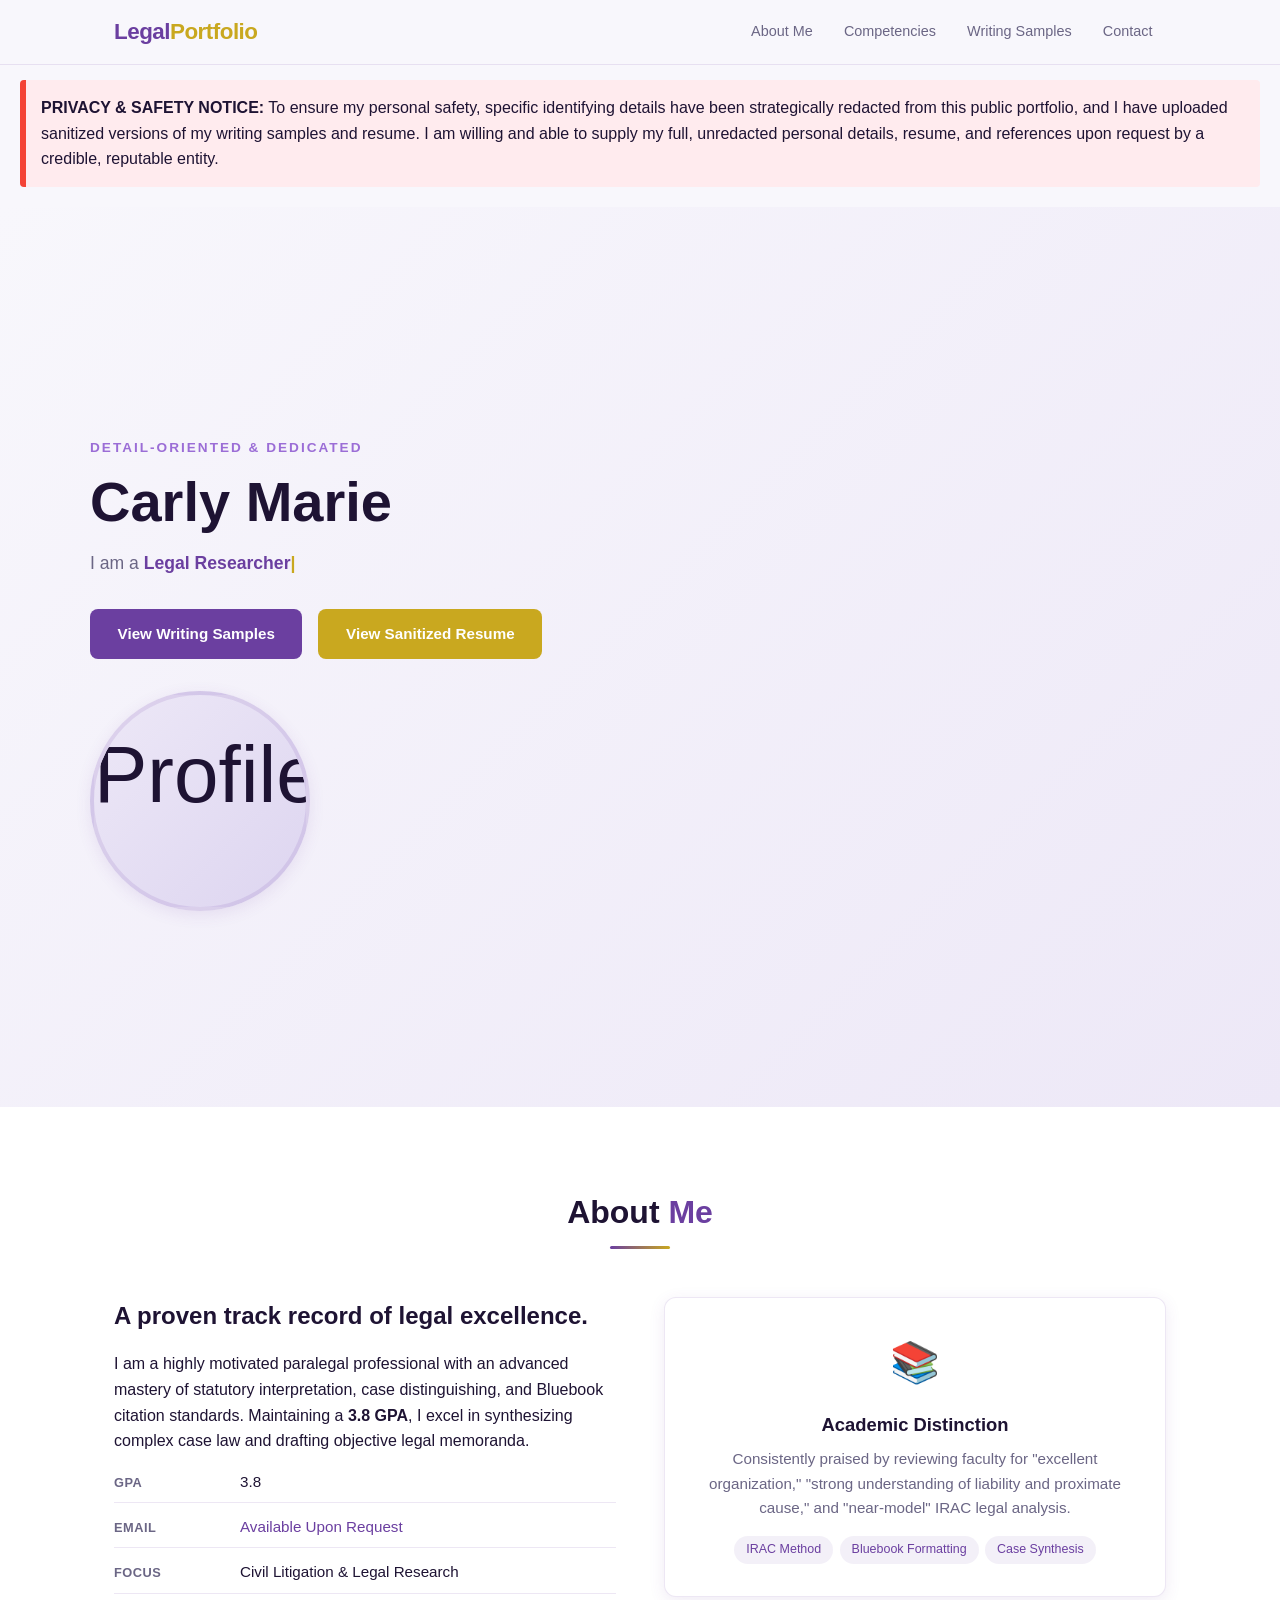
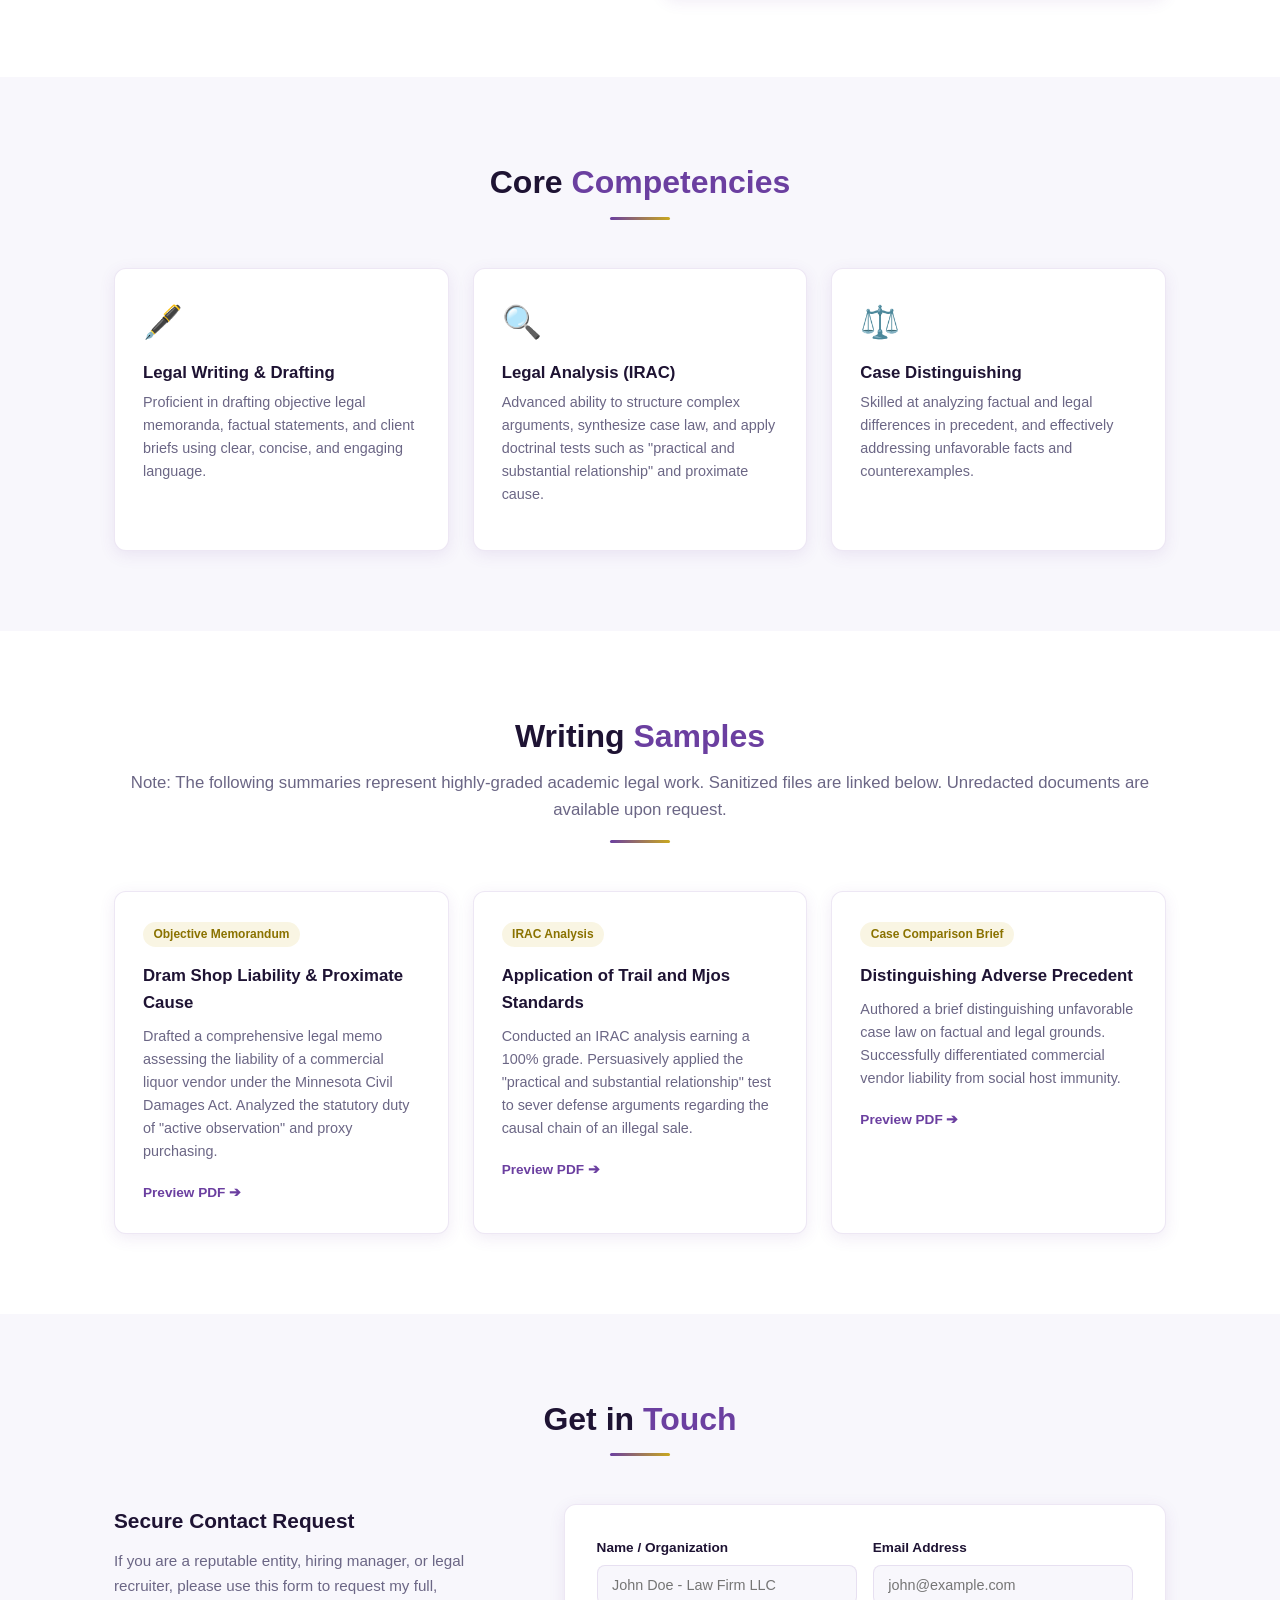
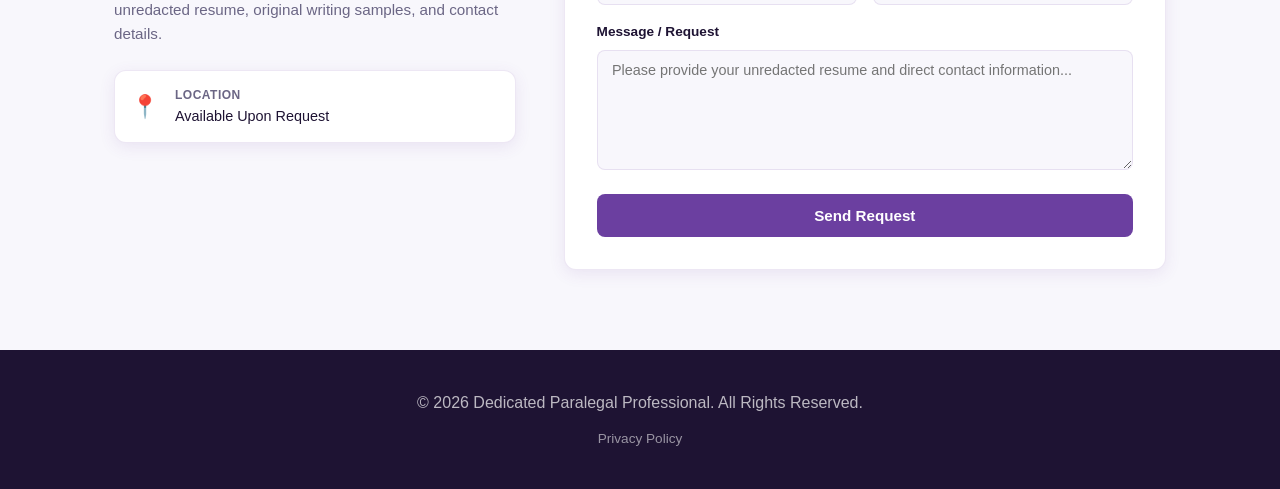
==== commit 840bb23e: "Update name and assignment links in index.html Signed-off-by: Carly Cheney <174076271+carlymariec@us" ====
--- a/index.html
+++ b/index.html
@@ -35,7 +35,7 @@
         <div class="hero-content">
             <div class="hero-text fade-in">
                 <span class="hero-eyebrow">Detail-Oriented & Dedicated</span>
-                <h1 class="hero-name">[Name Redacted for Privacy]</h1>
+                <h1 class="hero-name">Carly Marie</h1>
                 <p class="hero-subtitle-line">I am a <span class="typed-wrap"><span class="typed"></span></span></p>
                 <div class="hero-buttons">
                     <a href="#portfolio" class="btn btn-primary">View Writing Samples</a>
@@ -116,19 +116,19 @@
                     <span class="assignment-tag">Objective Memorandum</span>
                     <h3>Dram Shop Liability & Proximate Cause</h3>
                     <p>Drafted a comprehensive legal memo assessing the liability of a commercial liquor vendor under the Minnesota Civil Damages Act. Analyzed the statutory duty of "active observation" and proxy purchasing.</p>
-                    <a href="https://github.com/carlymariec/proportfolio.github.io/tree/0fefbd28e42cc2798319f532b7fe6f9e32cf67b1/files/assignments" target="_blank" rel="noopener noreferrer" class="assignment-link">View in Assignments Folder ➔</a>
+                    <a href="files/assignments/legal-memo.pdf" target="_blank" rel="noopener noreferrer" class="assignment-link">Preview PDF ➔</a>
                 </div>
                 <div class="assignment-card fade-in">
                     <span class="assignment-tag">IRAC Analysis</span>
                     <h3>Application of Trail and Mjos Standards</h3>
                     <p>Conducted an IRAC analysis earning a 100% grade. Persuasively applied the "practical and substantial relationship" test to sever defense arguments regarding the causal chain of an illegal sale.</p>
-                    <a href="https://github.com/carlymariec/proportfolio.github.io/tree/0fefbd28e42cc2798319f532b7fe6f9e32cf67b1/files/assignments" target="_blank" rel="noopener noreferrer" class="assignment-link">View in Assignments Folder ➔</a>
+                    <a href="files/assignments/statutory-analysis.pdf" target="_blank" rel="noopener noreferrer" class="assignment-link">Preview PDF ➔</a>
                 </div>
                 <div class="assignment-card fade-in">
                     <span class="assignment-tag">Case Comparison Brief</span>
                     <h3>Distinguishing Adverse Precedent</h3>
                     <p>Authored a brief distinguishing unfavorable case law on factual and legal grounds. Successfully differentiated commercial vendor liability from social host immunity.</p>
-                    <a href="https://github.com/carlymariec/proportfolio.github.io/tree/0fefbd28e42cc2798319f532b7fe6f9e32cf67b1/files/assignments" target="_blank" rel="noopener noreferrer" class="assignment-link">View in Assignments Folder ➔</a>
+                    <a href="files/assignments/distinguishing-cases.pdf" target="_blank" rel="noopener noreferrer" class="assignment-link">Preview PDF ➔</a>
                 </div>
             </div>
         </div>
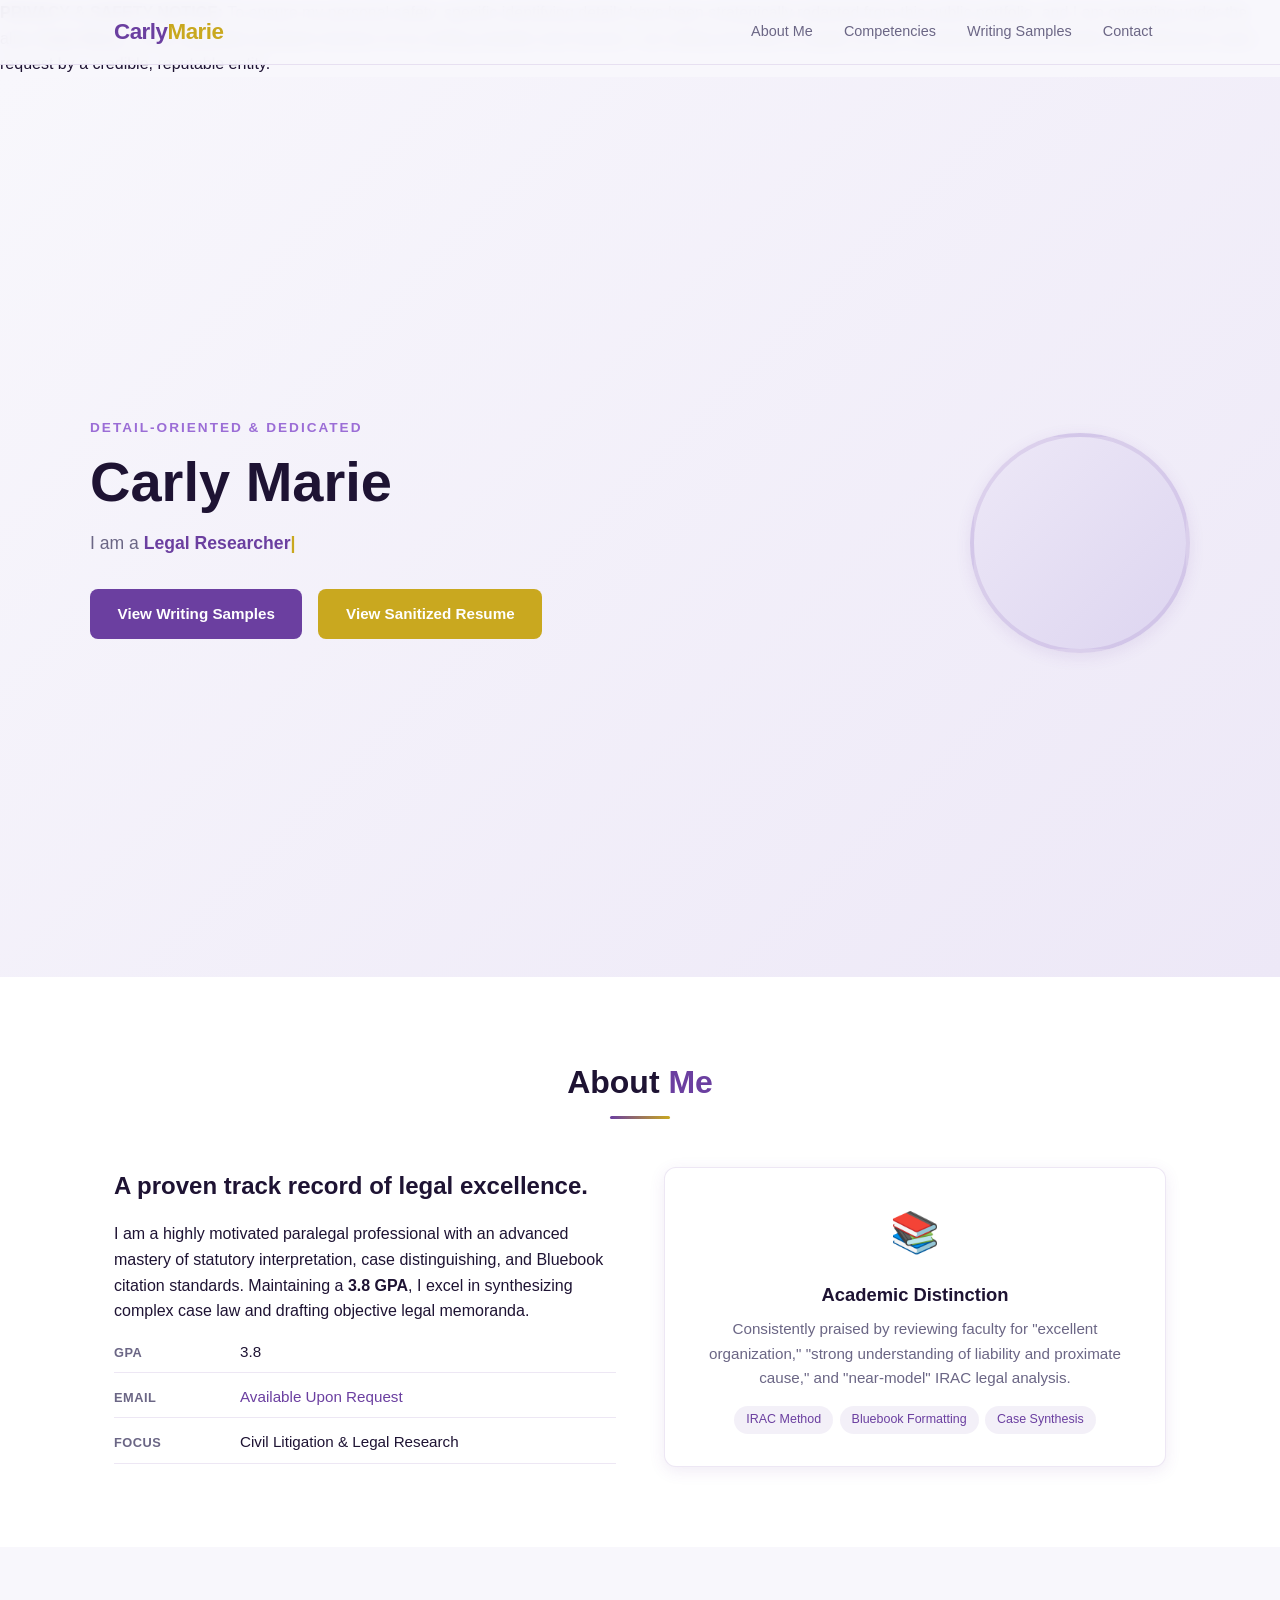
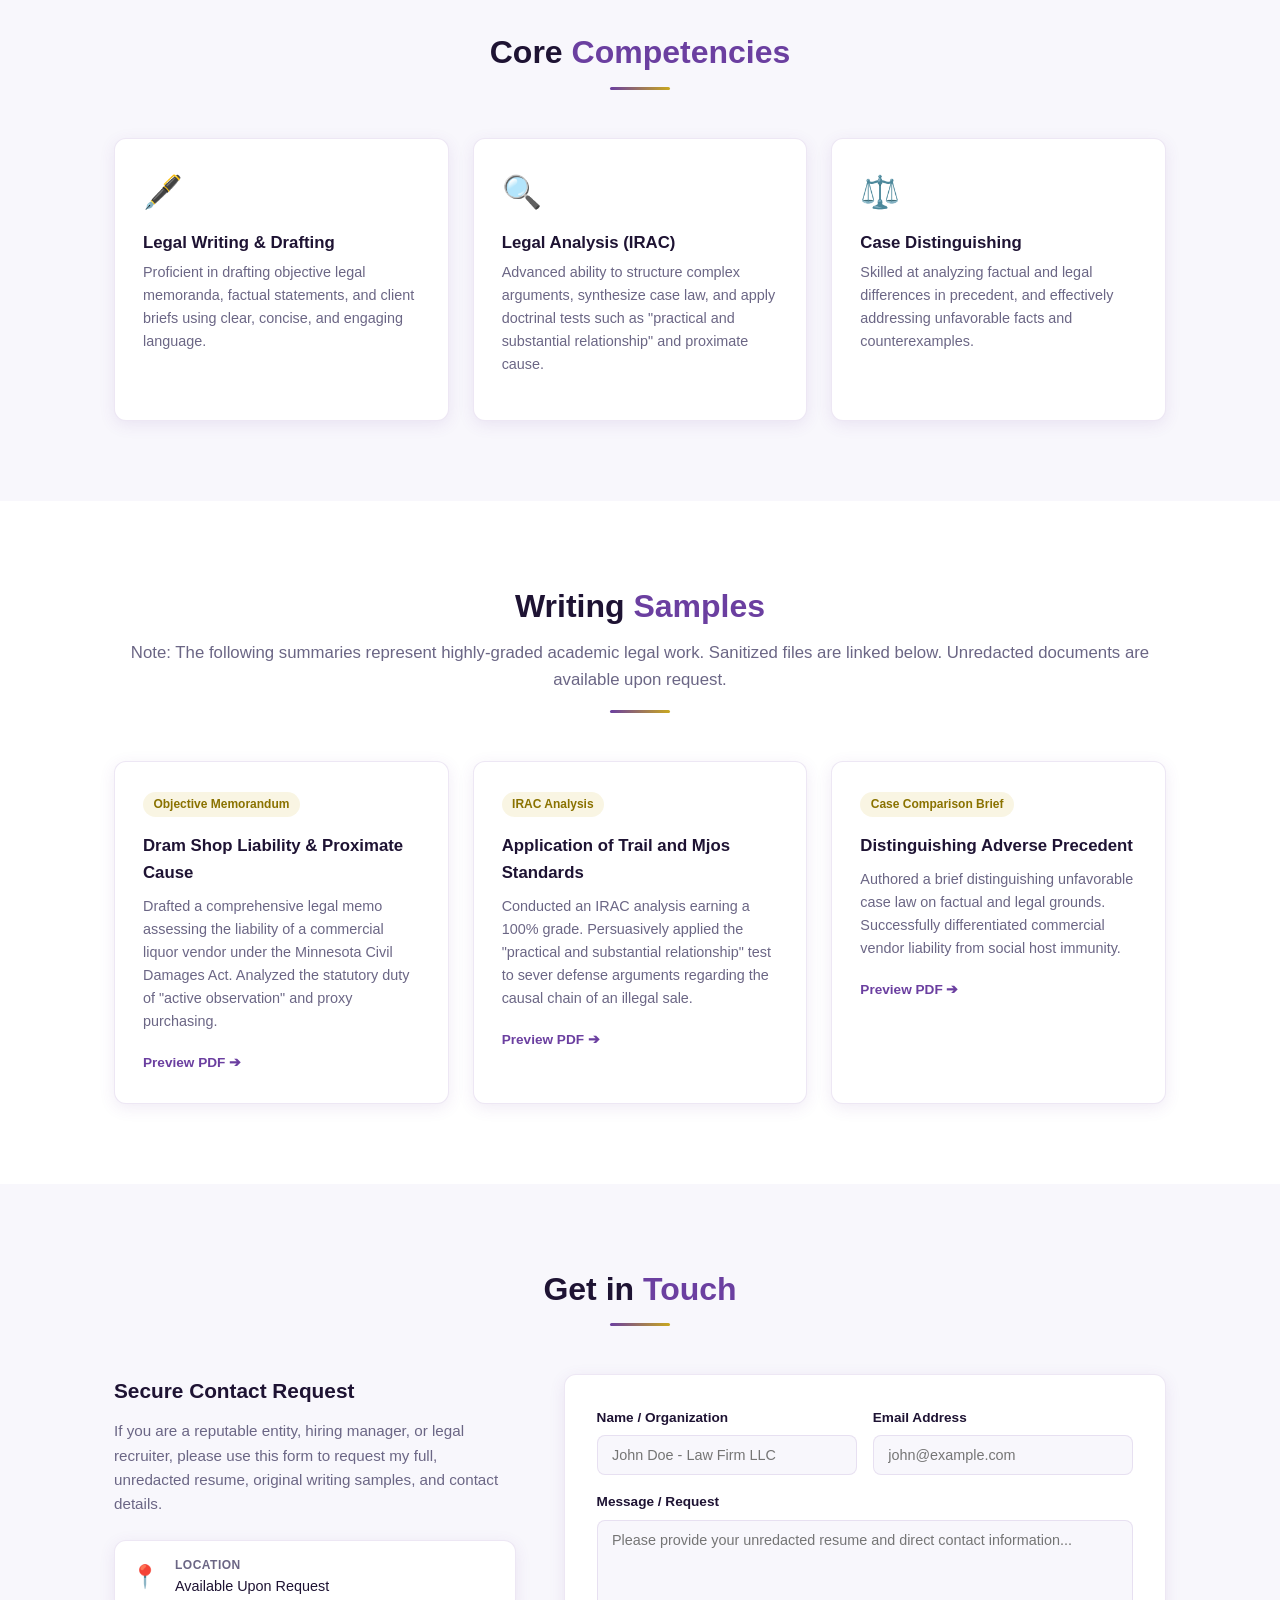
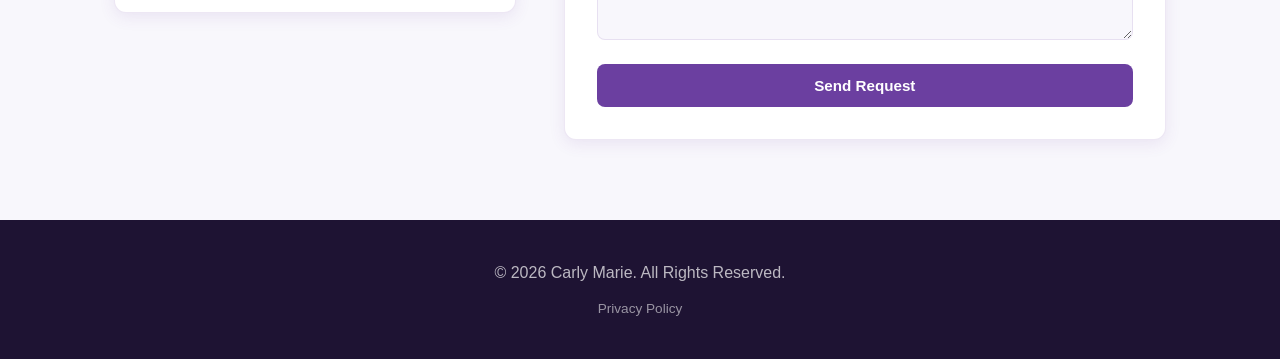
==== commit a6826d5b: "Update title and branding in index.html Signed-off-by: Carly Cheney <174076271+carlymariec@users.nor" ====
--- a/index.html
+++ b/index.html
@@ -3,7 +3,7 @@
 <head>
     <meta charset="UTF-8">
     <meta name="viewport" content="width=device-width, initial-scale=1.0">
-    <title>Professional Paralegal Portfolio</title>
+    <title>Carly Marie | Professional Paralegal Portfolio</title>
     <link rel="stylesheet" href="style.css">
     <script src="script.js" defer></script>
 </head>
@@ -12,7 +12,7 @@
     <!-- Navbar -->
     <nav class="navbar">
         <div class="nav-container">
-            <div class="nav-logo">Legal<span>Portfolio</span></div>
+            <div class="nav-logo">Carly<span>Marie</span></div>
             <button id="navToggle" class="nav-toggle" aria-expanded="false" aria-label="Toggle navigation">
                 <span></span><span></span><span></span>
             </button>
@@ -26,8 +26,8 @@
     </nav>
 
     <!-- Security Disclaimer -->
-    <div id="security-disclaimer" style="background-color: #ffebee; border-left: 6px solid #f44336; padding: 15px; margin: 80px 20px 20px 20px; font-family: var(--font-main); border-radius: 4px;">
-        <strong>PRIVACY & SAFETY NOTICE:</strong> To ensure my personal safety, specific identifying details have been strategically redacted from this public portfolio, and I have uploaded sanitized versions of my writing samples and resume. I am willing and able to supply my full, unredacted personal details, resume, and references upon request by a credible, reputable entity.
+    <div id="security-disclaimer" class="security-banner">
+        <strong>PRIVACY & SAFETY NOTICE:</strong> To ensure my personal safety, specific identifying details have been strategically redacted from this public portfolio, and I am operating under the alias <strong>Carly Marie</strong>. I have uploaded sanitized versions of my writing samples and resume. I am willing and able to supply my full, unredacted personal details and references upon request by a credible, reputable entity.
     </div>
 
     <!-- Hero Section -->
@@ -41,9 +41,9 @@
                     <a href="#portfolio" class="btn btn-primary">View Writing Samples</a>
                     <a href="files/resume/resume.pdf" target="_blank" rel="noopener noreferrer" class="btn btn-gold">View Sanitized Resume</a>
                 </div>
+            </div>
             <div class="hero-image-wrap fade-in">
                 <div class="hero-avatar">
-                    <img src="images/profile.jpg" alt="Profile" id="profilePhoto" class="profile-photo">
                     <div id="profileEmoji" class="profile-emoji-fallback">⚖️</div>
                 </div>
             </div>
@@ -80,7 +80,7 @@
     </section>
 
     <!-- Competencies Section -->
-    <section id="skills" class="section">
+    <section id="skills" class="section bg-alt">
         <div class="container">
             <h2 class="section-title">Core <span>Competencies</span></h2>
             <div class="section-divider"></div>
@@ -110,20 +110,25 @@
             <h2 class="section-title">Writing <span>Samples</span></h2>
             <p class="section-subtitle">Note: The following summaries represent highly-graded academic legal work. Sanitized files are linked below. Unredacted documents are available upon request.</p>
             <div class="section-divider"></div>
-            
+
             <div class="assignments-grid">
+                <!-- Legal Memo -->
                 <div class="assignment-card fade-in">
                     <span class="assignment-tag">Objective Memorandum</span>
                     <h3>Dram Shop Liability & Proximate Cause</h3>
                     <p>Drafted a comprehensive legal memo assessing the liability of a commercial liquor vendor under the Minnesota Civil Damages Act. Analyzed the statutory duty of "active observation" and proxy purchasing.</p>
                     <a href="files/assignments/legal-memo.pdf" target="_blank" rel="noopener noreferrer" class="assignment-link">Preview PDF ➔</a>
                 </div>
+
+                <!-- IRAC Analysis -->
                 <div class="assignment-card fade-in">
                     <span class="assignment-tag">IRAC Analysis</span>
                     <h3>Application of Trail and Mjos Standards</h3>
                     <p>Conducted an IRAC analysis earning a 100% grade. Persuasively applied the "practical and substantial relationship" test to sever defense arguments regarding the causal chain of an illegal sale.</p>
                     <a href="files/assignments/statutory-analysis.pdf" target="_blank" rel="noopener noreferrer" class="assignment-link">Preview PDF ➔</a>
                 </div>
+
+                <!-- Distinguishing Cases -->
                 <div class="assignment-card fade-in">
                     <span class="assignment-tag">Case Comparison Brief</span>
                     <h3>Distinguishing Adverse Precedent</h3>
@@ -135,7 +140,7 @@
     </section>
 
     <!-- Contact Section -->
-    <section id="contact" class="section">
+    <section id="contact" class="section bg-alt">
         <div class="container">
             <h2 class="section-title">Get in <span>Touch</span></h2>
             <div class="section-divider"></div>
@@ -179,7 +184,7 @@
 
     <!-- Footer -->
     <footer>
-        <p>&copy; 2026 Dedicated Paralegal Professional. All Rights Reserved.</p>
+        <p>&copy; 2026 Carly Marie. All Rights Reserved.</p>
         <div class="footer-links">
             <a href="#security-disclaimer">Privacy Policy</a>
         </div>
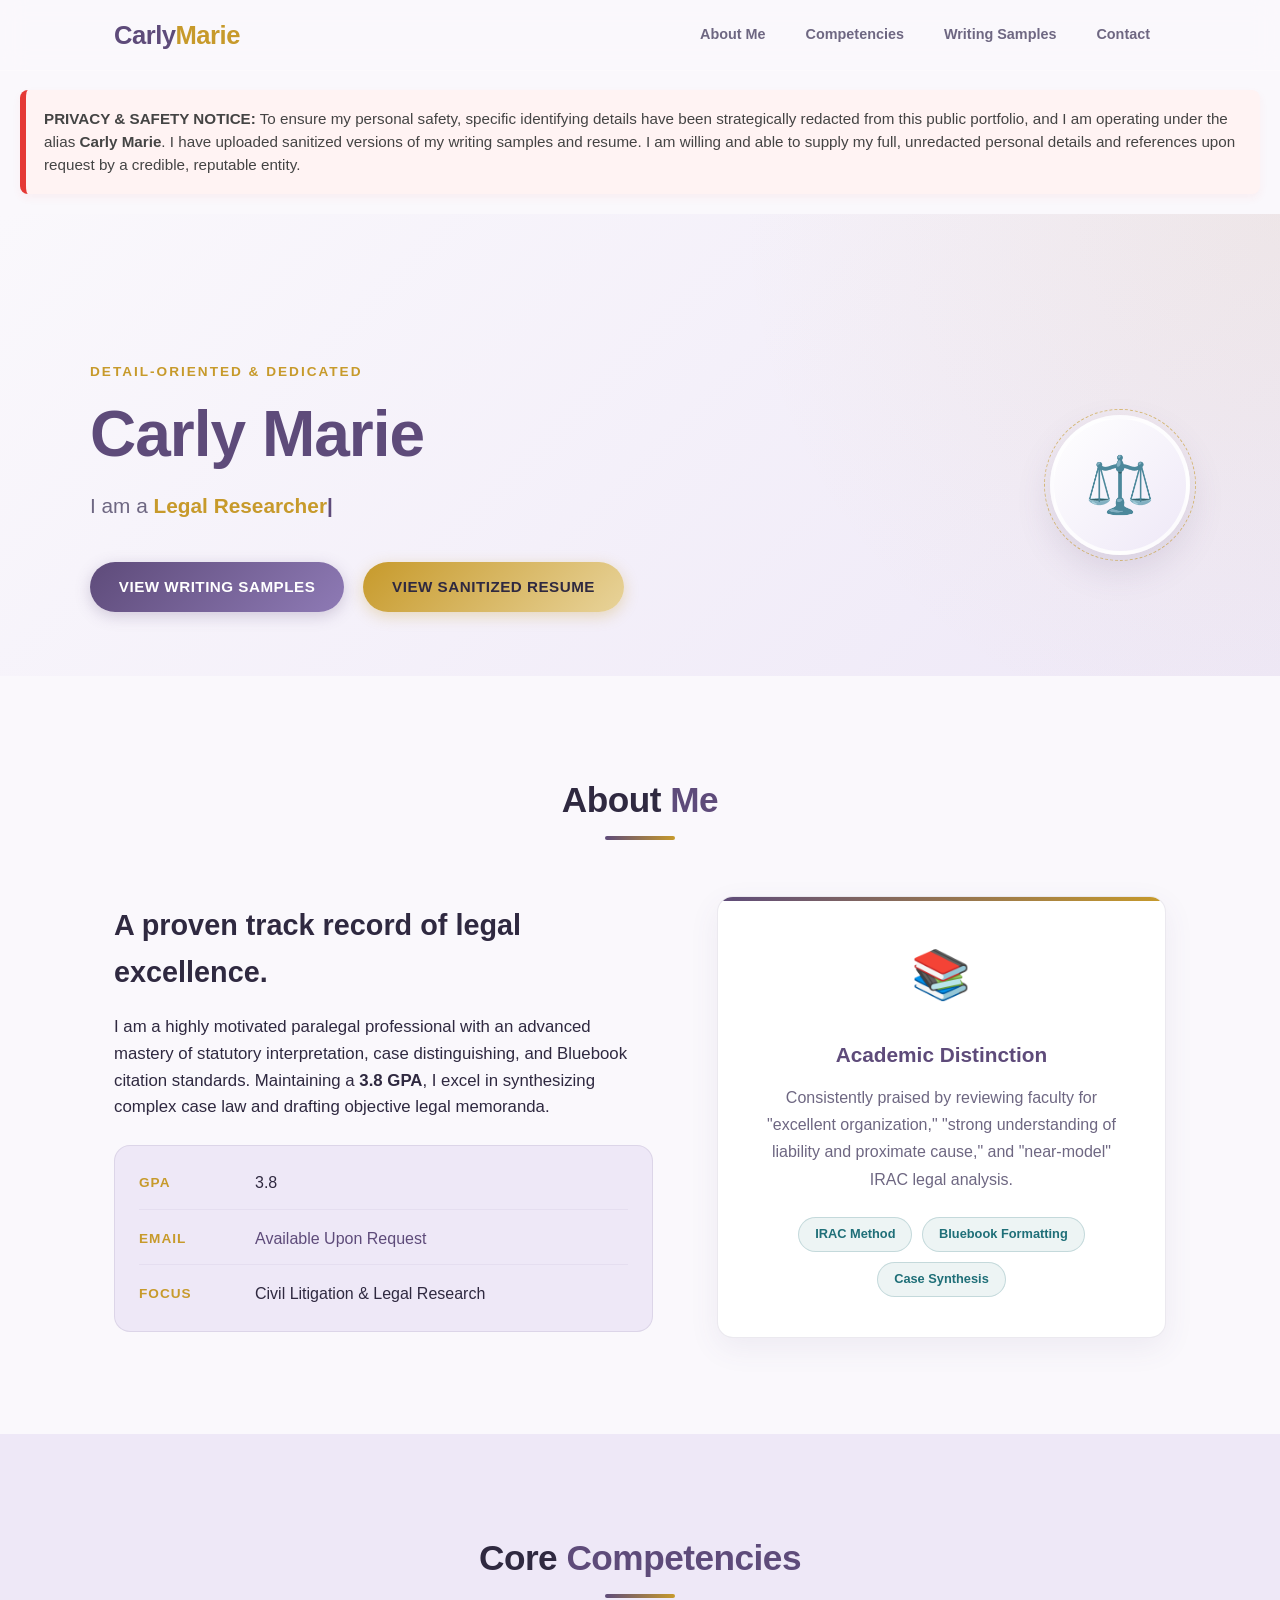
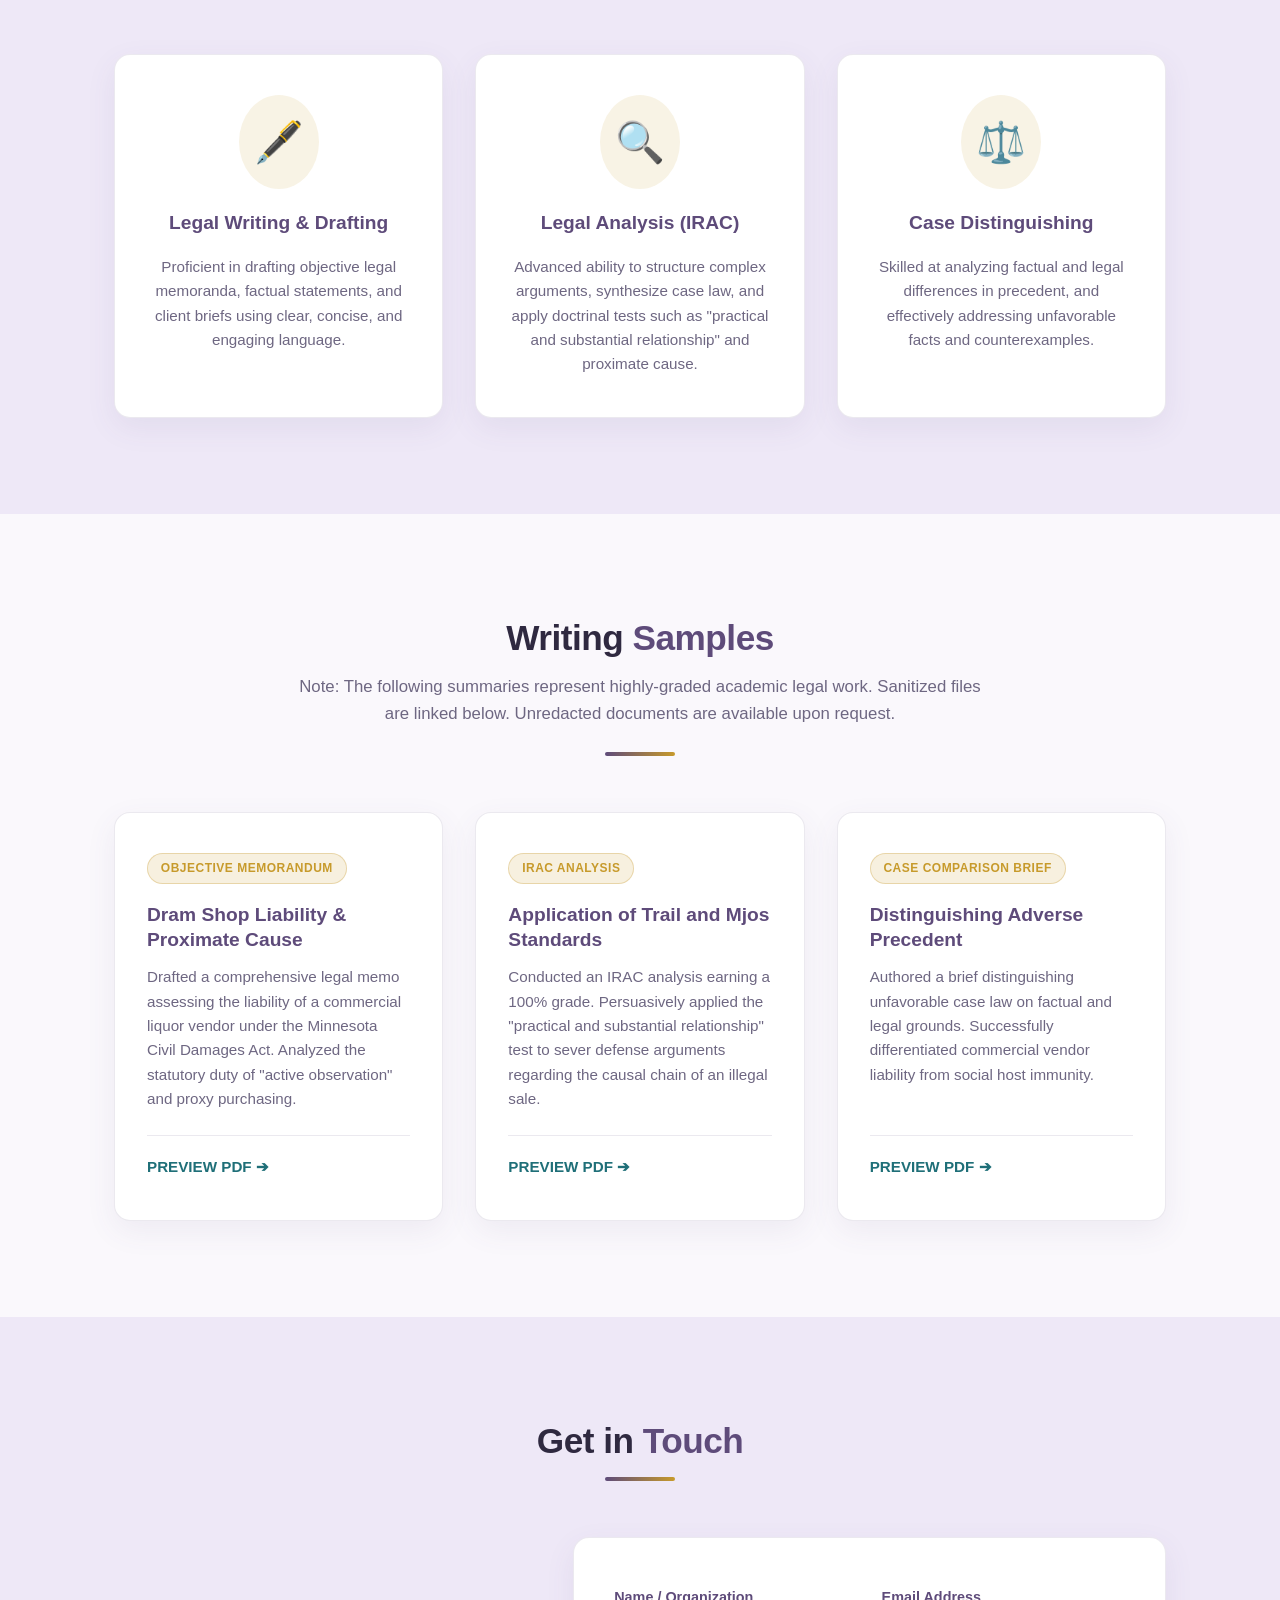
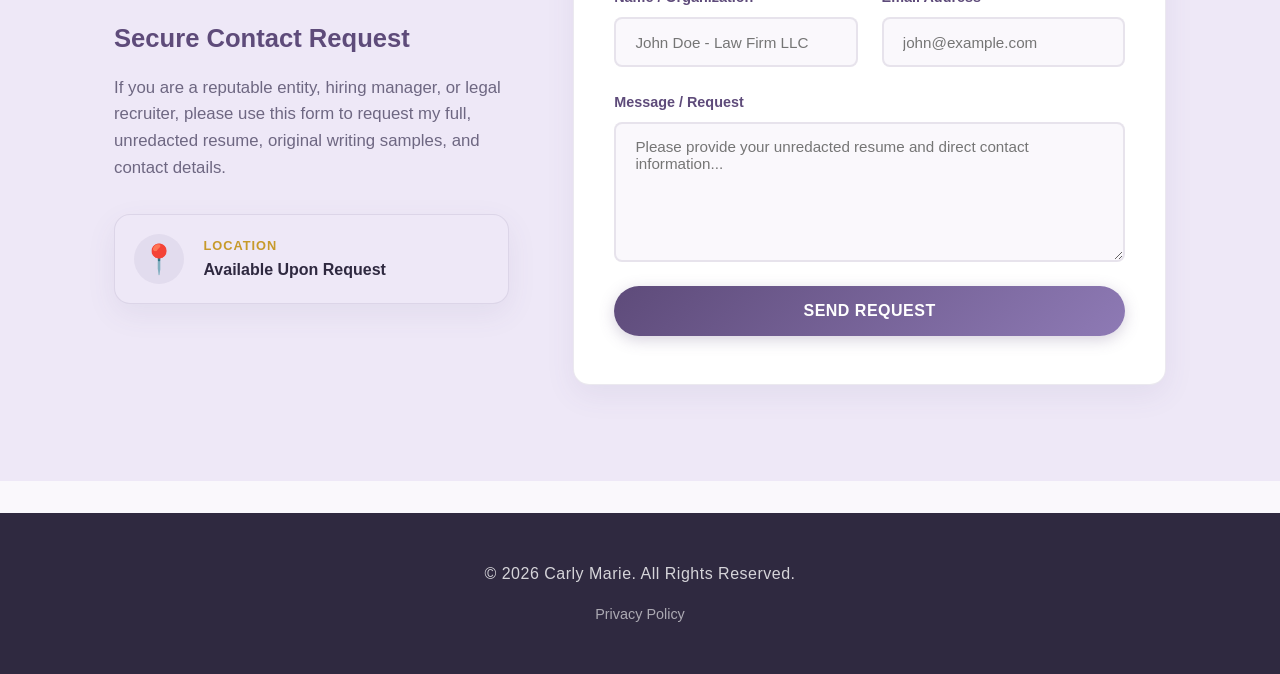
==== commit 4de32c3c: "Implement Formspree-powered contact form Co-authored-by: carlymariec <174076271+carlymariec@users.no" ====
--- a/index.html
+++ b/index.html
@@ -159,21 +159,22 @@
                     </div>
                 </div>
                 <div class="contact-form-wrap fade-in">
-                    <form id="contactForm">
+                    <form id="contactForm" action="https://formspree.io/f/xbdzpvlw" method="POST">
                         <div class="form-row">
                             <div class="form-group">
                                 <label for="name">Name / Organization</label>
-                                <input type="text" id="name" required placeholder="John Doe - Law Firm LLC">
+                                <input type="text" id="name" name="name" required placeholder="John Doe - Law Firm LLC">
                             </div>
                             <div class="form-group">
                                 <label for="email">Email Address</label>
-                                <input type="email" id="email" required placeholder="john@example.com">
+                                <input type="email" id="email" name="email" required placeholder="john@example.com">
                             </div>
                         </div>
                         <div class="form-group">
                             <label for="message">Message / Request</label>
-                            <textarea id="message" required placeholder="Please provide your unredacted resume and direct contact information..."></textarea>
+                            <textarea id="message" name="message" required placeholder="Please provide your unredacted resume and direct contact information..."></textarea>
                         </div>
+                        <input type="hidden" name="_subject" value="New contact request from Carly Marie portfolio site">
                         <button type="submit" class="btn btn-primary form-submit">Send Request</button>
                         <div id="formSuccess" class="form-success">Message sent! I will securely review your request and reply shortly.</div>
                     </form>
@@ -186,7 +187,7 @@
     <footer>
         <p>&copy; 2026 Carly Marie. All Rights Reserved.</p>
         <div class="footer-links">
-            <a href="#security-disclaimer">Privacy Policy</a>
+            <a href="privacy-policy.html">Privacy Policy</a>
         </div>
         <button id="scrollTop" aria-label="Scroll to top">⇧</button>
     </footer>
--- a/style.css
+++ b/style.css
@@ -1,20 +1,28 @@
 /* ===== CSS Variables =====  */ 
-:root {  
-    --primary:       #6B3FA0;   /*  purple accent  */  
-    --primary-light: #9B6DD6;   /*  light purple  */  
-    --gold:          #C9A81F;   /*  gold accent  */  
-    --gold-light:    #E2C84A;  
-    --bg:            #F8F7FC;   /*  very light purple-gray  */  
-    --bg-alt:        #FFFFFF;   /*  white  */  
+:root {
+    /* New Custom Color Palette */
+    --primary:       #5E4B7A;   /* Primary purple: pale but darkened, muted, elegant */  
+    --primary-light: #8E7AB5;   /* Pale purple */  
+    --gold:          #C79A2B;   /* Mustard yellow-gold: richer than standard gold */  
+    --gold-light:    #E8D39A;   /* Light gold */  
+    --teal:          #1F6F78;   /* Dark turquoise teal: restrained, deep accent */
+    
+    --bg:            #FAF8FC;   /* Light translucent neutral base */  
+    --bg-alt:        #EEE8F7;   /* Pastel lavender: soft accent background */  
+    --glass-bg:      rgba(250, 248, 252, 0.82); /* Soft glass background */
+    
     --card-bg:       #FFFFFF;  
-    --card-border:   rgba(107, 63, 160, 0.12);  
-    --text:          #1E1333;   /*  dark text  */  
-    --text-muted:    #6B6685;   /*  muted text */ 
+    --card-border:   rgba(94, 75, 122, 0.12); /* Muted border matched to primary */
+    
+    --text:          #2F2940;   /* Deep text */  
+    --text-muted:    #6E6782;   /* Muted text */
     --white:         #ffffff; 
+    
     --font-main:     'Segoe UI', Tahoma, Geneva, Verdana, sans-serif; 
-    --transition:    0.3s ease; 
-    --radius:        12px; 
-    --shadow:        0 4px 16px rgba(107, 63, 160, 0.10); 
+    --transition:    0.3s cubic-bezier(0.25, 0.8, 0.25, 1); 
+    --radius:        16px; 
+    --shadow:        0 10px 30px rgba(94, 75, 122, 0.08); 
+    --shadow-hover:  0 15px 35px rgba(94, 75, 122, 0.15);
 }
 
 /* ===== Reset & Base ===== */ 
@@ -26,165 +34,163 @@
 img { max-width: 100%; display: block; } 
 ul  { list-style: none; }
 
-/* ===== Visually hidden ===== */ 
-.visually-hidden { position: absolute; width: 1px; height: 1px; padding: 0; margin: -1px; overflow: hidden; clip: rect(0,0,0,0); white-space: nowrap; border: 0; }
-
 /* ===== Utility ===== */ 
 .container { max-width: 1100px; margin: 0 auto; padding: 0 1.5rem; }
-.section { padding: 5rem 0; } 
-.section:nth-child(even) { background: var(--bg-alt); }
-.section-title { text-align: center; font-size: 2rem; font-weight: 700; margin-bottom: 0.5rem; color: var(--text); } 
+.section { padding: 6rem 0; } 
+.bg-alt { background: var(--bg-alt); }
+.section-title { text-align: center; font-size: 2.2rem; font-weight: 800; margin-bottom: 0.5rem; color: var(--text); letter-spacing: -0.5px; } 
 .section-title span { color: var(--primary); }
-.section-subtitle { text-align: center; color: var(--text-muted); margin-bottom: 1rem; font-size: 1.05rem; }
-.section-divider { width: 60px; height: 3px; background: linear-gradient(90deg, var(--primary), var(--gold)); border-radius: 2px; margin: 0 auto 3rem; }
+.section-subtitle { text-align: center; color: var(--text-muted); margin-bottom: 1.5rem; font-size: 1.05rem; max-width: 700px; margin-left: auto; margin-right: auto; }
+.section-divider { width: 70px; height: 4px; background: linear-gradient(90deg, var(--primary), var(--gold)); border-radius: 2px; margin: 0 auto 3.5rem; }
 
 /* ===== Fade-in ===== */ 
-.fade-in { opacity: 0; transform: translateY(22px); transition: opacity 0.55s ease, transform 0.55s ease; } 
+.fade-in { opacity: 0; transform: translateY(20px); transition: opacity 0.6s ease, transform 0.6s ease; } 
 .fade-in.visible { opacity: 1; transform: none; }
 
 /* ===== Buttons ===== */ 
-.btn { display: inline-flex; align-items: center; gap: 0.5rem; padding: 0.7rem 1.6rem; border-radius: 8px; font-weight: 600; font-size: 0.95rem; cursor: pointer; border: 2px solid transparent; transition: all var(--transition); } 
-.btn-primary { background: var(--primary); color: var(--white); } 
-.btn-primary:hover { background: var(--primary-light); color: var(--white); }
-.btn-gold { background: var(--gold); color: var(--white); } 
-.btn-gold:hover { background: var(--gold-light); color: var(--text); }
-.btn-outline { background: transparent; color: var(--primary); border-color: var(--primary); } 
-.btn-outline:hover { background: var(--primary); color: var(--white); }
+.btn { display: inline-flex; align-items: center; justify-content: center; gap: 0.5rem; padding: 0.8rem 1.8rem; border-radius: 30px; font-weight: 600; font-size: 0.95rem; cursor: pointer; border: none; transition: all var(--transition); text-transform: uppercase; letter-spacing: 0.5px; text-align: center; } 
+.btn-primary { background: linear-gradient(135deg, var(--primary), var(--primary-light)); color: var(--white); box-shadow: 0 4px 15px rgba(94, 75, 122, 0.25); } 
+.btn-primary:hover { transform: translateY(-2px); box-shadow: 0 6px 20px rgba(94, 75, 122, 0.35); color: var(--white); }
+.btn-gold { background: linear-gradient(135deg, var(--gold), var(--gold-light)); color: var(--text); box-shadow: 0 4px 15px rgba(199, 154, 43, 0.3); } 
+.btn-gold:hover { transform: translateY(-2px); box-shadow: 0 6px 20px rgba(199, 154, 43, 0.45); color: var(--text); }
 
-/* ===== Navbar ===== */ 
-.navbar { position: fixed; top: 0; left: 0; right: 0; z-index: 1000; background: rgba(248, 247, 252, 0.95); backdrop-filter: blur(8px); border-bottom: 1px solid var(--card-border); transition: box-shadow var(--transition); } 
-.navbar.scrolled { box-shadow: 0 2px 16px rgba(107,63,160,0.10); }
-.nav-container { max-width: 1100px; margin: 0 auto; padding: 0 1.5rem; height: 64px; display: flex; align-items: center; justify-content: space-between; }
-.nav-logo { font-size: 1.4rem; font-weight: 800; color: var(--primary); letter-spacing: -0.5px; } 
+/* ===== Navbar (Glassmorphism) ===== */ 
+.navbar { position: fixed; top: 0; left: 0; right: 0; z-index: 1000; background: var(--glass-bg); backdrop-filter: blur(12px); border-bottom: 1px solid rgba(255,255,255,0.3); transition: all var(--transition); } 
+.navbar.scrolled { box-shadow: 0 4px 20px rgba(94, 75, 122, 0.08); background: rgba(250, 248, 252, 0.96); }
+.nav-container { max-width: 1100px; margin: 0 auto; padding: 0 1.5rem; height: 70px; display: flex; align-items: center; justify-content: space-between; }
+.nav-logo { font-size: 1.6rem; font-weight: 800; color: var(--primary); letter-spacing: -0.5px; } 
 .nav-logo span { color: var(--gold); }
-.nav-links { display: flex; gap: 0.25rem; } 
-.nav-links a { padding: 0.4rem 0.85rem; border-radius: 6px; font-size: 0.9rem; font-weight: 500; color: var(--text-muted); transition: all var(--transition); } 
-.nav-links a:hover, .nav-links a.active { color: var(--primary); background: rgba(107, 63, 160, 0.08); }
+.nav-links { display: flex; gap: 0.5rem; } 
+.nav-links a { padding: 0.5rem 1rem; border-radius: 8px; font-size: 0.9rem; font-weight: 600; color: var(--text-muted); transition: all var(--transition); } 
+.nav-links a:hover, .nav-links a.active { color: var(--primary); background: rgba(94, 75, 122, 0.08); }
 
 /* Hamburger */ 
-.nav-toggle { display: none; flex-direction: column; gap: 5px; background: none; border: none; cursor: pointer; padding: 4px; } 
-.nav-toggle span { display: block; width: 24px; height: 2px; background: var(--text); border-radius: 2px; transition: all var(--transition); } 
-.nav-toggle.open span:nth-child(1) { transform: translateY(7px) rotate(45deg); } 
+.nav-toggle { display: none; flex-direction: column; gap: 6px; background: none; border: none; cursor: pointer; padding: 4px; } 
+.nav-toggle span { display: block; width: 26px; height: 2px; background: var(--primary); border-radius: 2px; transition: all var(--transition); } 
+.nav-toggle.open span:nth-child(1) { transform: translateY(8px) rotate(45deg); } 
 .nav-toggle.open span:nth-child(2) { opacity: 0; } 
-.nav-toggle.open span:nth-child(3) { transform: translateY(-7px) rotate(-45deg); }
+.nav-toggle.open span:nth-child(3) { transform: translateY(-8px) rotate(-45deg); }
 
-/* ===== Hero ===== */ 
-.hero { min-height: 100vh; display: flex; align-items: center; padding: 6rem 1.5rem 4rem; background: linear-gradient(135deg, #F8F7FC 0%, #EDE8F7 100%); }
-.hero-content { max-width: 1100px; margin: 0 auto; width: 100%; display: flex; align-items: center; justify-content: space-between; gap: 3rem; }
+/* ===== Security Banner ===== */
+.security-banner { background-color: #FFF3F3; border-left: 6px solid #E53935; padding: 18px; margin: 90px 20px 20px 20px; font-family: var(--font-main); border-radius: 8px; font-size: 0.95rem; line-height: 1.5; color: #444; box-shadow: 0 4px 10px rgba(229, 57, 53, 0.05); }
+
+/* ===== Hero Section ===== */ 
+.hero { min-height: 40vh; display: flex; align-items: center; padding: 9rem 1.5rem 4rem; background: radial-gradient(circle at top right, rgba(199, 154, 43, 0.08) 0%, transparent 40%), linear-gradient(135deg, var(--bg) 0%, var(--bg-alt) 100%); position: relative; overflow: hidden; }
+.hero-content { max-width: 1100px; margin: 0 auto; width: 100%; display: flex; align-items: center; justify-content: space-between; gap: 4rem; position: relative; z-index: 1; }
 .hero-text { flex: 1; }
-.hero-eyebrow { display: inline-block; font-size: 0.85rem; font-weight: 600; letter-spacing: 2px; text-transform: uppercase; color: var(--primary-light); margin-bottom: 0.75rem; }
-.hero-name { font-size: clamp(2.4rem, 5vw, 3.5rem); font-weight: 800; color: var(--text); line-height: 1.1; margin-bottom: 1rem; }
-.hero-subtitle-line { font-size: 1.1rem; color: var(--text-muted); margin-bottom: 2rem; }
-.typed-wrap { color: var(--primary); font-weight: 600; } 
-.typed::after { content: '|'; animation: blink 1s infinite; color: var(--gold); } 
+.hero-eyebrow { display: inline-block; font-size: 0.85rem; font-weight: 700; letter-spacing: 2px; text-transform: uppercase; color: var(--gold); margin-bottom: 1rem; }
+.hero-name { font-size: clamp(2.5rem, 6vw, 4rem); font-weight: 800; color: var(--primary); line-height: 1.1; margin-bottom: 1.2rem; letter-spacing: -1px; }
+.hero-subtitle-line { font-size: 1.3rem; color: var(--text-muted); margin-bottom: 2.5rem; font-weight: 500; }
+.typed-wrap { color: var(--gold); font-weight: 700; } 
+.typed::after { content: '|'; animation: blink 1s infinite; color: var(--primary); } 
 @keyframes blink { 0%, 100% { opacity: 1; } 50% { opacity: 0; } }
-.hero-buttons { display: flex; flex-wrap: wrap; gap: 1rem; margin-bottom: 2rem; }
-.hero-social { display: flex; gap: 0.75rem; } 
-.hero-social a { width: 40px; height: 40px; border-radius: 50%; display: flex; align-items: center; justify-content: center; background: var(--card-bg); color: var(--primary); border: 1.5px solid var(--card-border); transition: all var(--transition); } 
-.hero-social a:hover { background: var(--primary); color: var(--white); border-color: var(--primary); }
+.hero-buttons { display: flex; flex-wrap: wrap; gap: 1.2rem; }
+
 .hero-image-wrap { flex-shrink: 0; }
-.hero-avatar { width: 220px; height: 220px; border-radius: 50%; background: linear-gradient(135deg, #EDE8F7, #DDD5F0); border: 4px solid var(--card-border); display: flex; align-items: center; justify-content: center; font-size: 5rem; box-shadow: var(--shadow); overflow: hidden; }
-.profile-photo { width: 100%; height: 100%; object-fit: cover; border-radius: 50%; display: block; }
-.profile-emoji-fallback { display: none; align-items: center; justify-content: center; width: 100%; height: 100%; font-size: 5rem; }
+.hero-avatar { width: 140px; height: 140px; border-radius: 50%; background: linear-gradient(135deg, #ffffff, var(--bg-alt)); border: 4px solid rgba(255,255,255,0.8); display: flex; align-items: center; justify-content: center; box-shadow: var(--shadow-hover); position: relative; }
+.hero-avatar::after { content: ''; position: absolute; inset: -10px; border: 1.5px dashed rgba(199, 154, 43, 0.6); border-radius: 50%; animation: spin 20s linear infinite; }
+@keyframes spin { 100% { transform: rotate(360deg); } }
+.profile-emoji-fallback { display: flex; align-items: center; justify-content: center; font-size: 3.5rem; }
 
 /* ===== About ===== */ 
-.about-grid { display: grid; grid-template-columns: 1fr 1fr; gap: 3rem; align-items: start; }
-.about-highlight-card { background: var(--card-bg); border: 1px solid var(--card-border); border-radius: var(--radius); padding: 2rem; box-shadow: var(--shadow); text-align: center; }
-.about-icon-circle { font-size: 2.5rem; margin-bottom: 1rem; }
-.about-highlight-card h3 { font-size: 1.15rem; color: var(--text); margin-bottom: 0.5rem; }
-.about-highlight-card p { color: var(--text-muted); font-size: 0.95rem; margin-bottom: 1rem; }
-.card-tag-row { display: flex; flex-wrap: wrap; gap: 0.4rem; justify-content: center; } 
-.card-tag { background: rgba(107, 63, 160, 0.08); color: var(--primary); border-radius: 20px; padding: 0.25rem 0.75rem; font-size: 0.78rem; font-weight: 500; }
-.about-text h3 { font-size: 1.5rem; font-weight: 700; color: var(--text); margin-bottom: 1rem; }
-.about-facts { display: flex; flex-direction: column; gap: 0.75rem; margin-top: 1rem; } 
-.fact-item { display: flex; gap: 1rem; align-items: baseline; border-bottom: 1px solid var(--card-border); padding-bottom: 0.5rem; } 
-.fact-label { font-size: 0.8rem; color: var(--text-muted); font-weight: 600; text-transform: uppercase; letter-spacing: 0.5px; min-width: 110px; } 
-.fact-value { color: var(--text); font-size: 0.95rem; }
+.about-grid { display: grid; grid-template-columns: 1.2fr 1fr; gap: 4rem; align-items: center; }
+.about-highlight-card { background: var(--card-bg); border: 1px solid var(--card-border); border-radius: var(--radius); padding: 2.5rem; box-shadow: var(--shadow); text-align: center; position: relative; overflow: hidden; transition: var(--transition); }
+.about-highlight-card:hover { transform: translateY(-5px); box-shadow: var(--shadow-hover); border-color: rgba(199, 154, 43, 0.3); }
+.about-highlight-card::before { content: ''; position: absolute; top: 0; left: 0; right: 0; height: 4px; background: linear-gradient(90deg, var(--primary), var(--gold)); }
+.about-icon-circle { font-size: 3rem; margin-bottom: 1.5rem; }
+.about-highlight-card h3 { font-size: 1.3rem; color: var(--primary); margin-bottom: 0.8rem; font-weight: 700; }
+.about-highlight-card p { color: var(--text-muted); font-size: 1rem; margin-bottom: 1.5rem; line-height: 1.7; }
+.card-tag-row { display: flex; flex-wrap: wrap; gap: 0.6rem; justify-content: center; } 
+.card-tag { background: rgba(31, 111, 120, 0.08); color: var(--teal); border-radius: 20px; padding: 0.4rem 1rem; font-size: 0.8rem; font-weight: 600; border: 1px solid rgba(31, 111, 120, 0.2); }
+.about-text h3 { font-size: 1.8rem; font-weight: 800; color: var(--text); margin-bottom: 1.2rem; }
+.about-text p { font-size: 1.05rem; }
+.about-facts { display: flex; flex-direction: column; gap: 1rem; margin-top: 1.5rem; background: var(--bg-alt); padding: 1.5rem; border-radius: var(--radius); border: 1px solid var(--card-border); } 
+.fact-item { display: flex; gap: 1rem; align-items: center; border-bottom: 1px solid rgba(94, 75, 122, 0.06); padding-bottom: 0.8rem; } 
+.fact-item:last-child { border-bottom: none; padding-bottom: 0; }
+.fact-label { font-size: 0.85rem; color: var(--gold); font-weight: 700; text-transform: uppercase; letter-spacing: 1px; min-width: 100px; } 
+.fact-value { color: var(--text); font-size: 1rem; font-weight: 500; }
 
-/* ===== Education & Competencies ===== */ 
-.edu-grid { display: grid; grid-template-columns: repeat(auto-fill, minmax(300px, 1fr)); gap: 1.5rem; }
-.edu-card { background: var(--card-bg); border: 1px solid var(--card-border); border-radius: var(--radius); padding: 1.75rem; box-shadow: var(--shadow); transition: transform var(--transition), box-shadow var(--transition); } 
-.edu-card:hover { transform: translateY(-4px); box-shadow: 0 8px 28px rgba(107,63,160,0.14); }
-.edu-card-icon { font-size: 2rem; margin-bottom: 0.75rem; } 
-.edu-card h3 { font-size: 1.05rem; font-weight: 700; color: var(--text); margin-bottom: 0.25rem; } 
-.edu-course { font-size: 0.8rem; text-transform: uppercase; letter-spacing: 0.5px; color: var(--primary-light); font-weight: 600; margin-bottom: 0.75rem; } 
-.edu-card p { font-size: 0.9rem; color: var(--text-muted); margin-bottom: 1rem; } 
-.skill-tags { display: flex; flex-wrap: wrap; gap: 0.4rem; } 
-.skill-tag { background: rgba(107, 63, 160, 0.07); color: var(--primary); border-radius: 20px; padding: 0.2rem 0.65rem; font-size: 0.75rem; font-weight: 500; }
+/* ===== Competencies ===== */ 
+.edu-grid { display: grid; grid-template-columns: repeat(auto-fit, minmax(min(100%, 300px), 1fr)); gap: 2rem; }
+.edu-card { background: var(--card-bg); border: 1px solid var(--card-border); border-radius: var(--radius); padding: 2.5rem 2rem; box-shadow: var(--shadow); transition: all var(--transition); text-align: center; } 
+.edu-card:hover { transform: translateY(-8px); box-shadow: var(--shadow-hover); border-color: rgba(94, 75, 122, 0.15); }
+.edu-card-icon { font-size: 2.5rem; margin-bottom: 1.2rem; display: inline-block; padding: 15px; background: rgba(199, 154, 43, 0.12); border-radius: 50%; } 
+.edu-card h3 { font-size: 1.2rem; font-weight: 800; color: var(--primary); margin-bottom: 1rem; } 
+.edu-card p { font-size: 0.95rem; color: var(--text-muted); line-height: 1.6; } 
 
 /* ===== Assignments ===== */ 
-.assignments-grid { display: grid; grid-template-columns: repeat(auto-fill, minmax(300px, 1fr)); gap: 1.5rem; }
-.assignment-card { background: var(--card-bg); border: 1px solid var(--card-border); border-radius: var(--radius); padding: 1.75rem; box-shadow: var(--shadow); transition: transform var(--transition), box-shadow var(--transition); } 
-.assignment-card:hover { transform: translateY(-4px); box-shadow: 0 8px 28px rgba(107,63,160,0.14); } 
-.assignment-card h3 { font-size: 1.05rem; font-weight: 700; color: var(--text); margin-bottom: 0.5rem; } 
-.assignment-card p { font-size: 0.9rem; color: var(--text-muted); margin-bottom: 1rem; } 
-.assignment-tag { display: inline-block; background: rgba(201, 168, 31, 0.12); color: #8A7200; border-radius: 20px; padding: 0.2rem 0.65rem; font-size: 0.75rem; font-weight: 600; margin-bottom: 1rem; } 
-.assignment-link { display: inline-flex; align-items: center; gap: 0.35rem; font-size: 0.85rem; font-weight: 600; color: var(--primary); } 
-.assignment-link:hover { color: var(--gold); }
-.assignments-placeholder { grid-column: 1 / -1; text-align: center; padding: 3rem 2rem; background: var(--card-bg); border: 2px dashed var(--card-border); border-radius: var(--radius); color: var(--text-muted); } 
-.assignments-placeholder p { font-size: 1rem; }
-
-/* ===== Resume ===== */ 
-.resume-inner { display: grid; grid-template-columns: 1fr 1.8fr; gap: 2.5rem; align-items: start; }
-.resume-visual { background: var(--card-bg); border: 1px solid var(--card-border); border-radius: var(--radius); padding: 2.5rem 2rem; box-shadow: var(--shadow); text-align: center; } 
-.resume-icon-wrap { font-size: 3rem; margin-bottom: 1rem; } 
-.resume-visual h3 { font-size: 1.3rem; font-weight: 700; color: var(--text); } 
-.resume-visual p { color: var(--text-muted); margin-bottom: 1.5rem; } 
-.resume-download-btn { width: 100%; justify-content: center; }
-.resume-highlights { background: var(--card-bg); border: 1px solid var(--card-border); border-radius: var(--radius); padding: 2rem; box-shadow: var(--shadow); } 
-.resume-highlights h3 { font-size: 1.2rem; font-weight: 700; color: var(--text); margin-bottom: 1.5rem; } 
-.resume-items { display: flex; flex-direction: column; gap: 1rem; } 
-.resume-item { display: flex; gap: 1rem; align-items: flex-start; padding-bottom: 1rem; border-bottom: 1px solid var(--card-border); } 
-.resume-item:last-child { border-bottom: none; padding-bottom: 0; } 
-.resume-item-icon { font-size: 1.4rem; flex-shrink: 0; margin-top: 0.1rem; } 
-.item-title { font-weight: 600; color: var(--text); font-size: 0.95rem; } 
-.item-sub { font-size: 0.85rem; color: var(--text-muted); margin-top: 0.15rem; }
+.assignments-grid { display: grid; grid-template-columns: repeat(auto-fit, minmax(min(100%, 320px), 1fr)); gap: 2rem; }
+.assignment-card { background: var(--card-bg); border: 1px solid var(--card-border); border-radius: var(--radius); padding: 2.5rem 2rem; box-shadow: var(--shadow); transition: all var(--transition); display: flex; flex-direction: column; } 
+.assignment-card:hover { transform: translateY(-8px); box-shadow: var(--shadow-hover); } 
+.assignment-tag { align-self: flex-start; background: rgba(199, 154, 43, 0.15); color: var(--gold); border-radius: 20px; padding: 0.3rem 0.8rem; font-size: 0.75rem; font-weight: 700; margin-bottom: 1.2rem; text-transform: uppercase; letter-spacing: 0.5px; border: 1px solid rgba(199, 154, 43, 0.3); } 
+.assignment-card h3 { font-size: 1.2rem; font-weight: 800; color: var(--primary); margin-bottom: 0.8rem; line-height: 1.3; } 
+.assignment-card p { font-size: 0.95rem; color: var(--text-muted); margin-bottom: 1.5rem; flex-grow: 1; } 
+.assignment-link { display: inline-flex; align-items: center; gap: 0.4rem; font-size: 0.95rem; font-weight: 700; color: var(--teal); border-top: 1px solid var(--card-border); padding-top: 1.2rem; text-transform: uppercase; } 
+.assignment-link:hover { color: var(--primary); gap: 0.6rem; }
 
 /* ===== Contact ===== */ 
-.contact-grid { display: grid; grid-template-columns: 1fr 1.5fr; gap: 3rem; align-items: start; }
-.contact-info h3 { font-size: 1.3rem; font-weight: 700; color: var(--text); margin-bottom: 0.75rem; } 
-.contact-info > p { color: var(--text-muted); margin-bottom: 1.5rem; font-size: 0.95rem; }
-.contact-items { display: flex; flex-direction: column; gap: 0.75rem; } 
-.contact-item { display: flex; align-items: center; gap: 1rem; padding: 0.9rem 1rem; background: var(--card-bg); border: 1px solid var(--card-border); border-radius: var(--radius); box-shadow: var(--shadow); } 
-.contact-item-icon { font-size: 1.4rem; flex-shrink: 0; } 
-.label { font-size: 0.75rem; text-transform: uppercase; letter-spacing: 0.5px; color: var(--text-muted); font-weight: 600; } 
-.value { font-size: 0.9rem; color: var(--text); font-weight: 500; }
-.contact-form-wrap { background: var(--card-bg); border: 1px solid var(--card-border); border-radius: var(--radius); padding: 2rem; box-shadow: var(--shadow); }
-.form-row { display: grid; grid-template-columns: 1fr 1fr; gap: 1rem; } 
-.form-group { display: flex; flex-direction: column; gap: 0.4rem; margin-bottom: 1rem; } 
-.form-group label { font-size: 0.85rem; font-weight: 600; color: var(--text); } 
-.form-group input, .form-group textarea { padding: 0.7rem 0.9rem; border: 1.5px solid var(--card-border); border-radius: 8px; font-family: var(--font-main); font-size: 0.9rem; background: var(--bg); color: var(--text); transition: border-color var(--transition); outline: none; } 
-.form-group input:focus, .form-group textarea:focus { border-color: var(--primary); } 
-.form-group textarea { resize: vertical; min-height: 120px; } 
-.form-submit { width: 100%; justify-content: center; margin-top: 0.5rem; }
-.form-success { display: none; margin-top: 1rem; padding: 0.75rem 1rem; background: rgba(107, 63, 160, 0.08); border: 1px solid var(--card-border); border-radius: 8px; color: var(--primary); font-size: 0.9rem; text-align: center; }
+.contact-grid { display: grid; grid-template-columns: 1fr 1.5fr; gap: 4rem; align-items: center; }
+.contact-info h3 { font-size: 1.6rem; font-weight: 800; color: var(--primary); margin-bottom: 1rem; } 
+.contact-info > p { color: var(--text-muted); margin-bottom: 2rem; font-size: 1.05rem; }
+.contact-items { display: flex; flex-direction: column; gap: 1rem; } 
+.contact-item { display: flex; align-items: center; gap: 1.2rem; padding: 1.2rem; background: var(--bg-alt); border: 1px solid var(--card-border); border-radius: var(--radius); box-shadow: var(--shadow); } 
+.contact-item-icon { font-size: 1.8rem; background: rgba(94, 75, 122, 0.08); width: 50px; height: 50px; display: flex; align-items: center; justify-content: center; border-radius: 50%; } 
+.label { font-size: 0.8rem; text-transform: uppercase; letter-spacing: 1px; color: var(--gold); font-weight: 700; } 
+.value { font-size: 1rem; color: var(--text); font-weight: 600; }
+.contact-form-wrap { background: var(--card-bg); border: 1px solid var(--card-border); border-radius: var(--radius); padding: 3rem 2.5rem; box-shadow: var(--shadow); }
+.form-row { display: grid; grid-template-columns: 1fr 1fr; gap: 1.5rem; } 
+.form-group { display: flex; flex-direction: column; gap: 0.5rem; margin-bottom: 1.5rem; } 
+.form-group label { font-size: 0.9rem; font-weight: 700; color: var(--primary); } 
+.form-group input, .form-group textarea { padding: 0.9rem 1.2rem; border: 2px solid var(--card-border); border-radius: 8px; font-family: var(--font-main); font-size: 0.95rem; background: var(--bg); color: var(--text); transition: border-color var(--transition), box-shadow var(--transition); outline: none; width: 100%; } 
+.form-group input:focus, .form-group textarea:focus { border-color: var(--teal); background: var(--card-bg); box-shadow: 0 0 0 3px rgba(31, 111, 120, 0.15); } 
+.form-group textarea { resize: vertical; min-height: 140px; } 
+.form-submit { width: 100%; justify-content: center; padding: 1rem; font-size: 1rem; }
+.form-success { display: none; margin-top: 1.5rem; padding: 1rem; background: rgba(31, 111, 120, 0.1); border: 1px solid rgba(31, 111, 120, 0.3); border-radius: 8px; color: var(--teal); font-size: 0.95rem; font-weight: 600; text-align: center; }
 
 /* ===== Footer ===== */ 
-footer { background: var(--text); color: rgba(255,255,255,0.7); padding: 2.5rem 1.5rem; text-align: center; }
-footer .heart { color: #E97B6A; } 
-footer a { color: rgba(255,255,255,0.55); font-size: 0.85rem; } 
-footer a:hover { color: var(--gold-light); }
-.footer-links { display: flex; flex-wrap: wrap; justify-content: center; gap: 0.5rem 1rem; margin-top: 0.75rem; }
+footer { background: var(--text); color: rgba(255,255,255,0.8); padding: 3rem 1.5rem; text-align: center; margin-top: 2rem; }
+footer p { font-weight: 500; letter-spacing: 0.5px; }
+footer a { color: rgba(255,255,255,0.6); font-size: 0.9rem; text-decoration: underline; text-decoration-color: transparent; transition: all 0.3s; } 
+footer a:hover { color: var(--gold-light); text-decoration-color: var(--gold-light); }
+.footer-links { display: flex; flex-wrap: wrap; justify-content: center; gap: 1.5rem; margin-top: 1rem; }
 
 /* ===== Scroll-to-top button ===== */ 
-#scrollTop { position: fixed; bottom: 1.5rem; right: 1.5rem; width: 44px; height: 44px; border-radius: 50%; background: var(--primary); color: var(--white); border: none; font-size: 1.4rem; cursor: pointer; display: flex; align-items: center; justify-content: center; opacity: 0; transform: translateY(12px); transition: opacity var(--transition), transform var(--transition); box-shadow: var(--shadow); z-index: 999; } 
+#scrollTop { position: fixed; bottom: 2rem; right: 2rem; width: 50px; height: 50px; border-radius: 50%; background: var(--primary); color: var(--white); border: 2px solid rgba(255,255,255,0.15); font-size: 1.5rem; cursor: pointer; display: flex; align-items: center; justify-content: center; opacity: 0; transform: translateY(15px); transition: all var(--transition); box-shadow: 0 4px 15px rgba(0,0,0,0.25); z-index: 999; } 
 #scrollTop.show { opacity: 1; transform: none; } 
-#scrollTop:hover { background: var(--primary-light); }
+#scrollTop:hover { background: var(--gold); border-color: var(--white); transform: translateY(-3px); box-shadow: 0 6px 20px rgba(199, 154, 43, 0.4); }
 
-/* ===== Responsive ===== */ 
+
+/* =========================================
+   RESPONSIVE DESIGN (TABLETS & MOBILE)
+   ========================================= */
+
+@media (max-width: 900px) {
+    .hero-content { flex-direction: column-reverse; text-align: center; gap: 2rem; } 
+    .hero-buttons { justify-content: center; } 
+    .hero-image-wrap { display: block; margin: 0 auto; }
+    .about-grid, .contact-grid { grid-template-columns: 1fr; }
+    .form-row { grid-template-columns: 1fr; }
+}
+
 @media (max-width: 768px) { 
     .nav-toggle { display: flex; } 
-    .nav-links { position: absolute; top: 64px; left: 0; right: 0; background: var(--bg-alt); flex-direction: column; padding: 1rem 1.5rem; display: none; border-bottom: 1px solid var(--card-border); } 
+    .nav-links { position: absolute; top: 70px; left: 0; right: 0; background: var(--bg-alt); flex-direction: column; padding: 1rem 1.5rem; display: none; border-bottom: 1px solid var(--card-border); box-shadow: 0 10px 20px rgba(0,0,0,0.05); } 
     .nav-links.open { display: flex; }
-    .hero-content { flex-direction: column; text-align: center; } 
-    .hero-buttons { justify-content: center; } 
-    .hero-social { justify-content: center; } 
-    .hero-image-wrap { display: none; }
-    .about-grid, .resume-inner, .contact-grid { grid-template-columns: 1fr; }
-    .form-row { grid-template-columns: 1fr; } 
+    .nav-links a { padding: 1rem; border-bottom: 1px solid var(--card-border); border-radius: 0; text-align: center; }
+    .nav-links a:last-child { border-bottom: none; }
 }
+
 @media (max-width: 480px) { 
     .section { padding: 3.5rem 0; } 
-    .hero { padding: 5rem 1rem 3rem; } 
-    .section-title { font-size: 1.7rem; } 
+    .hero { padding: 7rem 1rem 3rem; } 
+    .section-title { font-size: 1.8rem; } 
+    .hero-name { font-size: 2.2rem; }
+    .hero-subtitle-line { font-size: 1.1rem; }
+    
+    .hero-buttons { flex-direction: column; width: 100%; gap: 0.8rem; }
+    .btn { width: 100%; padding: 0.9rem; }
+    
+    .contact-form-wrap { padding: 1.8rem 1rem; }
+    .about-highlight-card { padding: 1.8rem 1rem; }
+    .edu-card, .assignment-card { padding: 1.8rem 1.2rem; }
 }
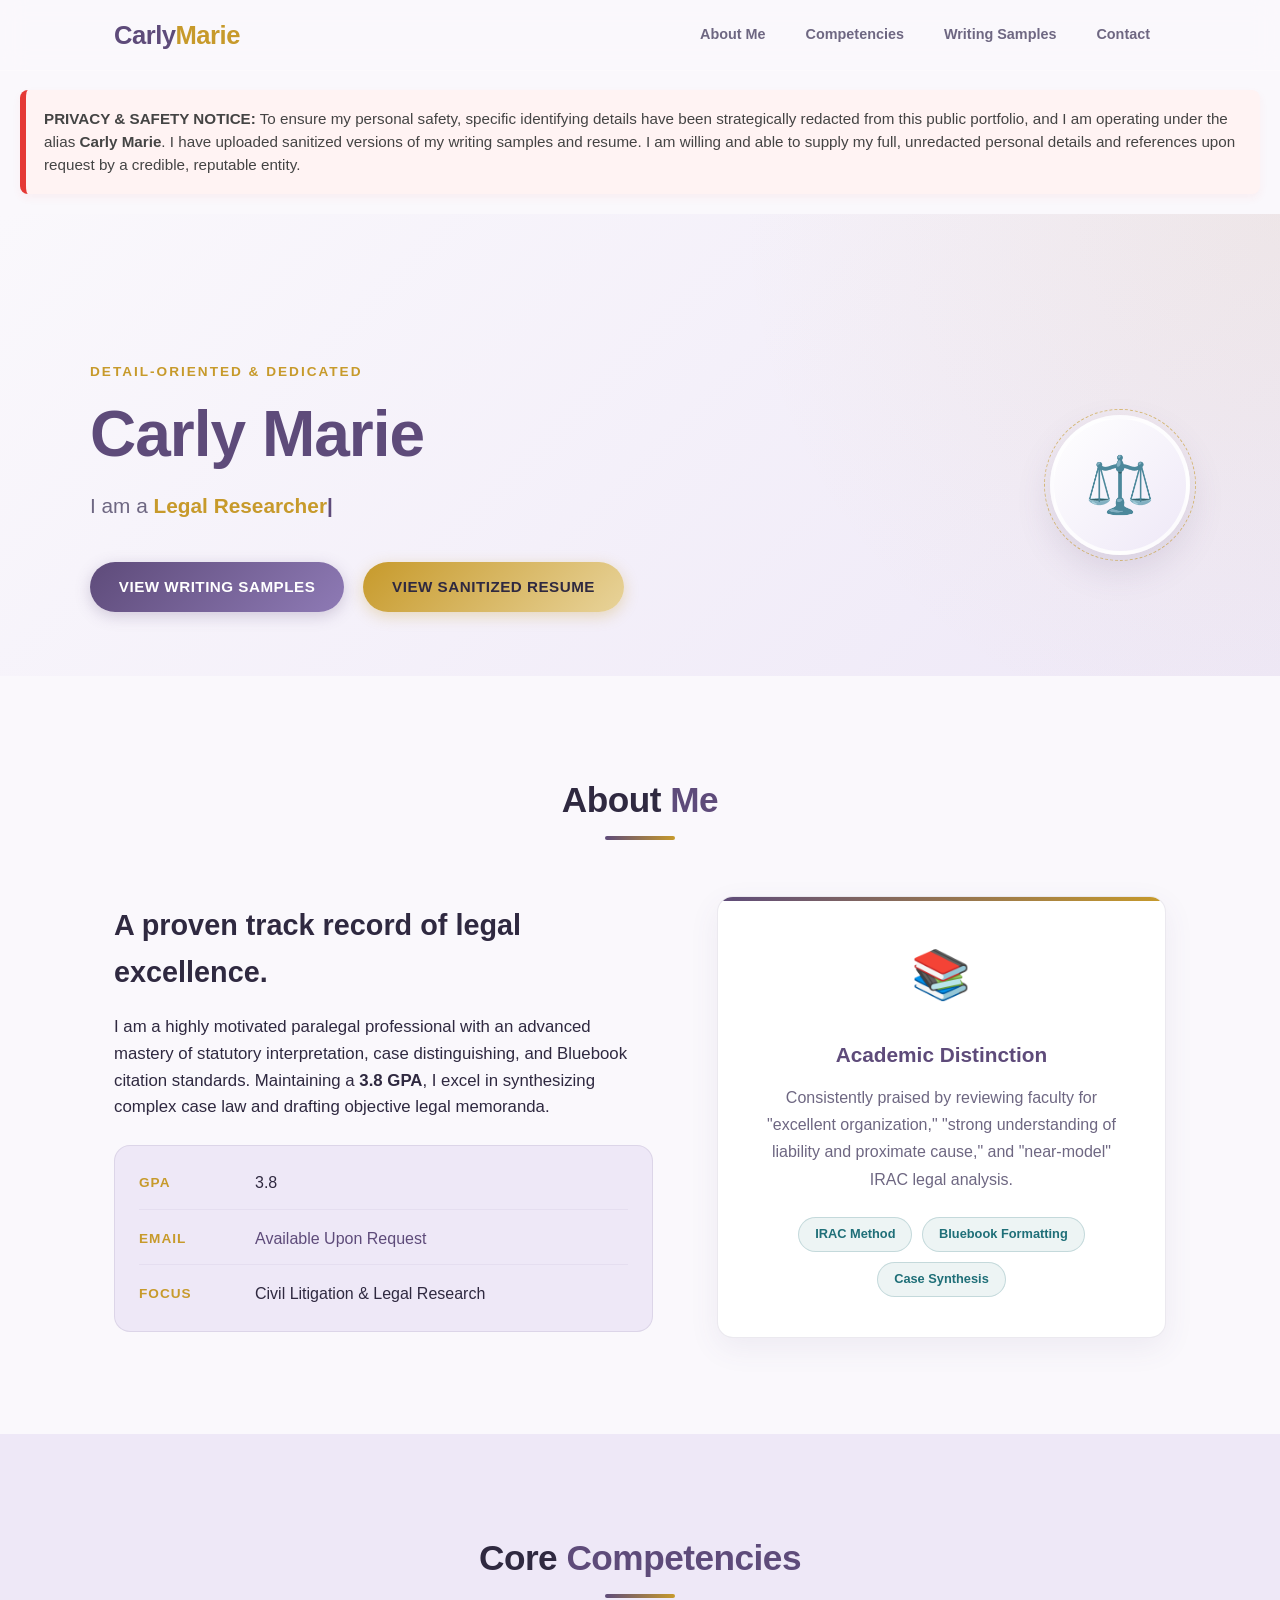
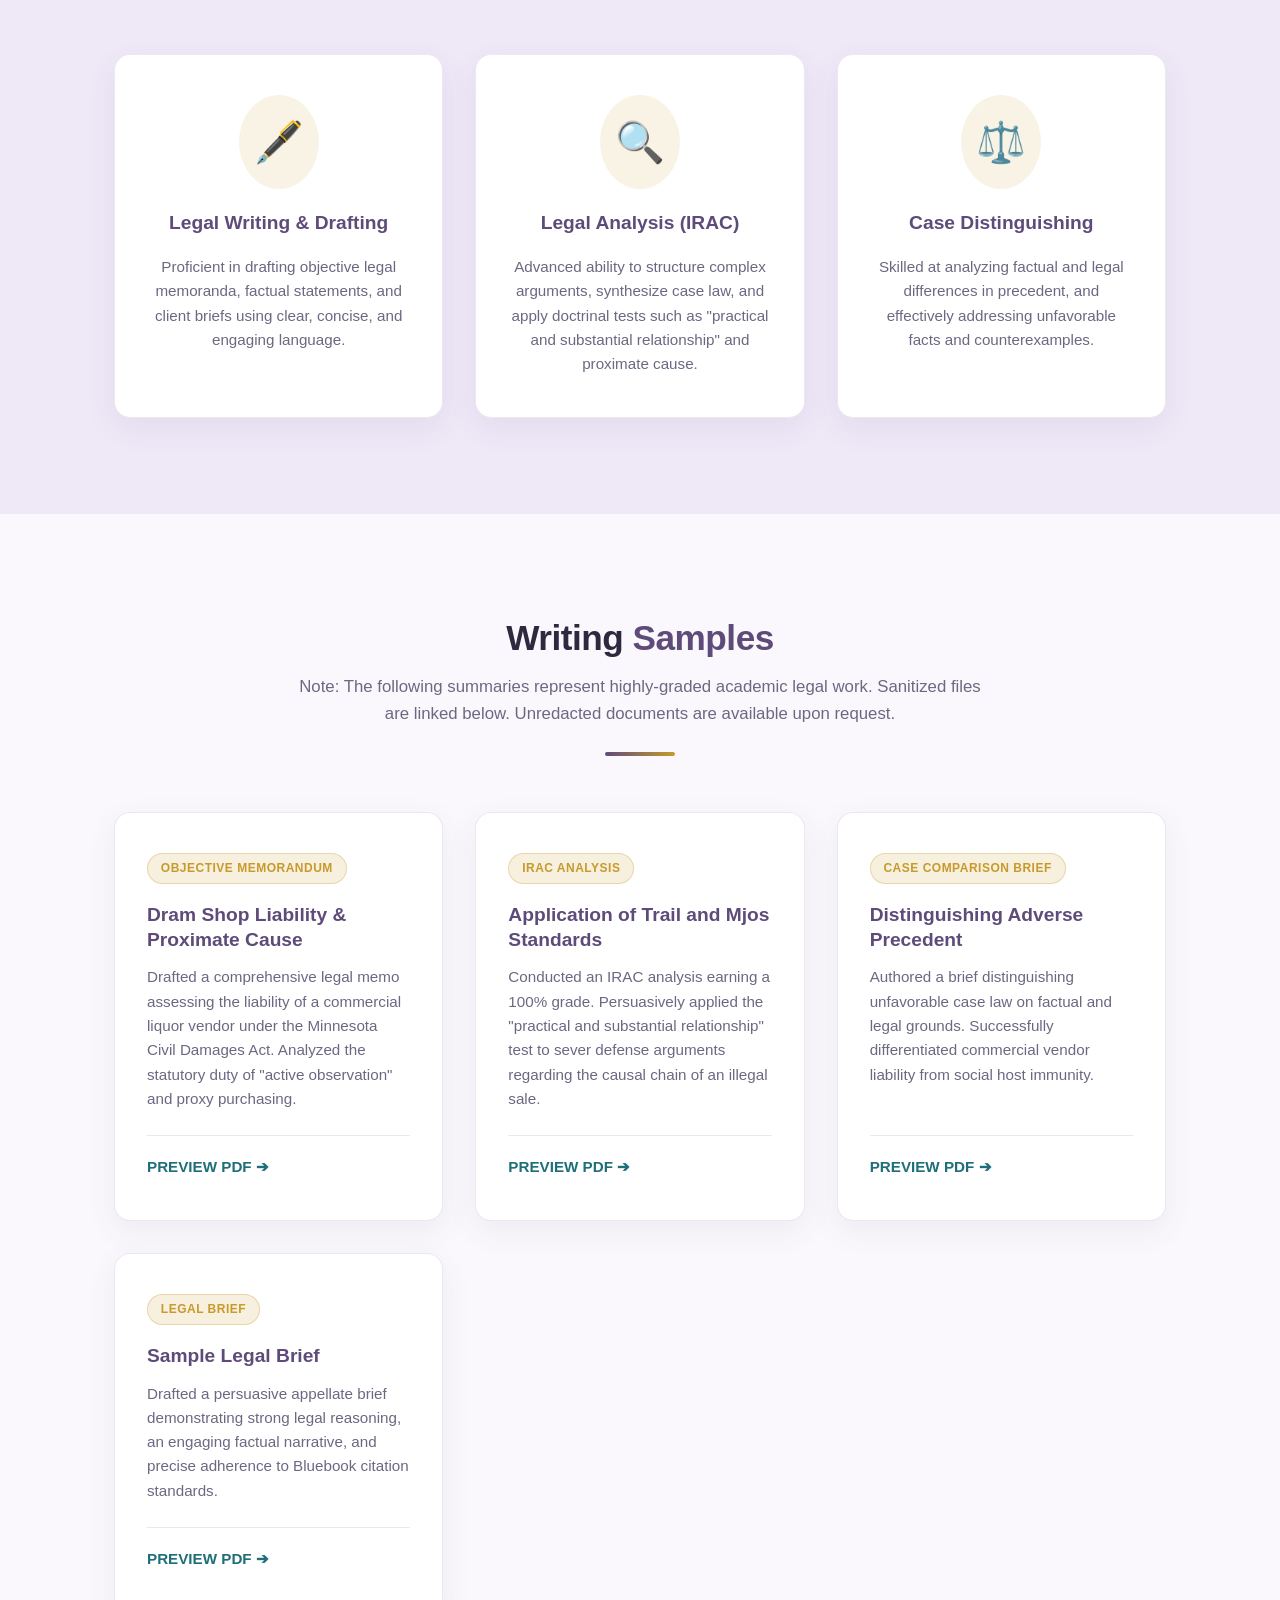
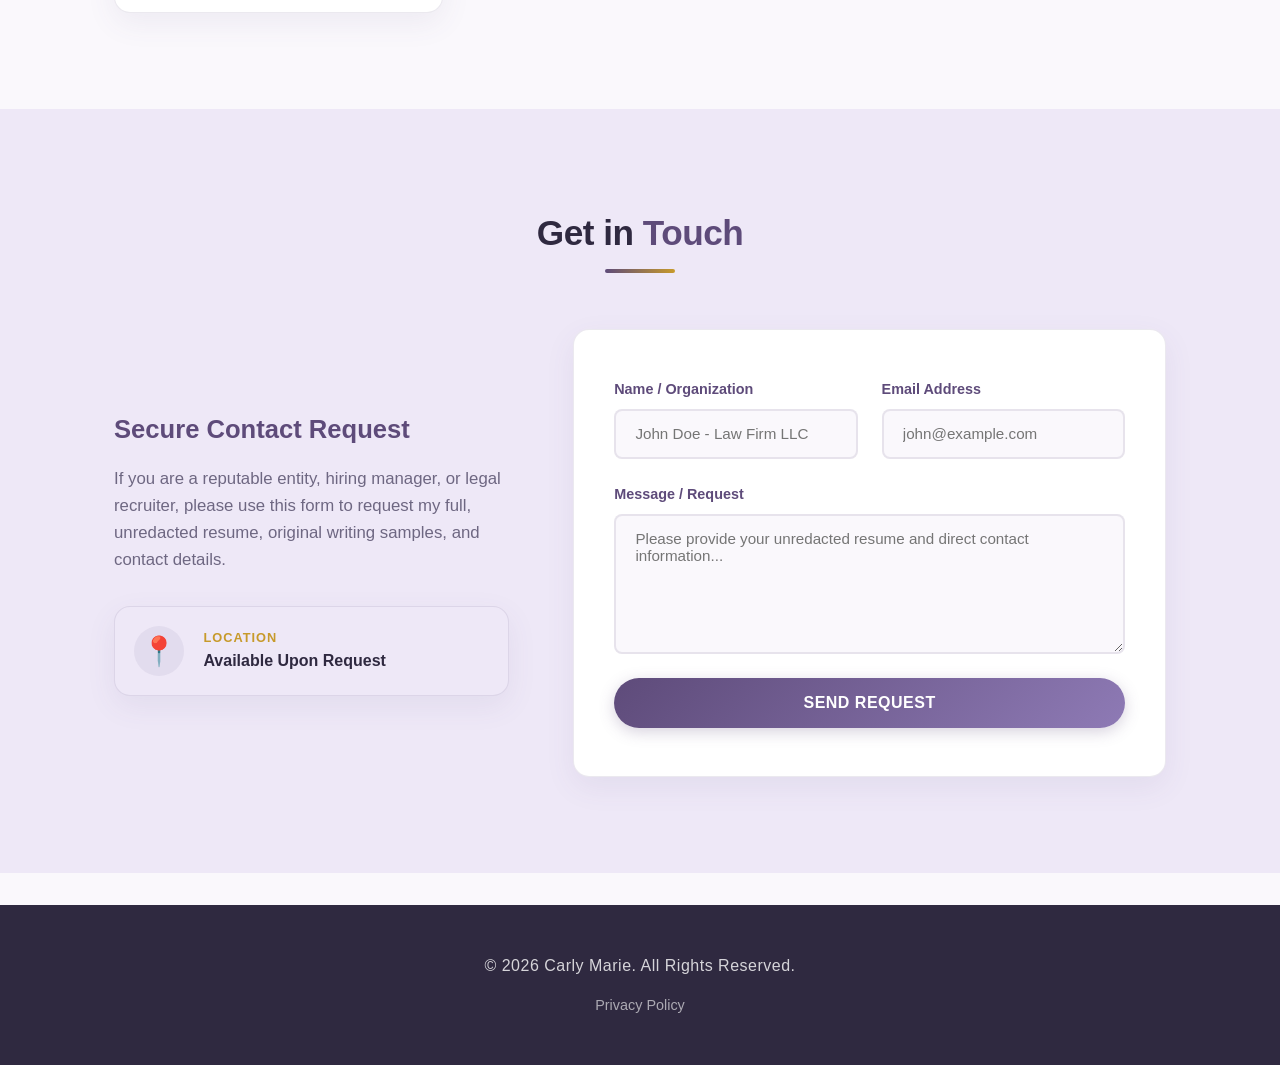
==== commit 519b471e: "Add sample legal brief section to index.html Signed-off-by: Carly Marie <174076271+carlymariec@users" ====
--- a/index.html
+++ b/index.html
@@ -3,7 +3,47 @@
 <head>
     <meta charset="UTF-8">
     <meta name="viewport" content="width=device-width, initial-scale=1.0">
-    <title>Carly Marie | Professional Paralegal Portfolio</title>
+    <title>Carly Marie | Entry-Level Paralegal &amp; Legal Assistant | Remote</title>
+    <meta name="description" content="Portfolio of Carly Marie, an entry-level paralegal and legal assistant seeking remote opportunities. Skilled in legal writing, IRAC analysis, Bluebook citation, case law research, and data entry. 3.8 GPA.">
+    <meta name="author" content="Carly Marie">
+    <meta name="robots" content="index, follow">
+    <link rel="canonical" href="https://carlymariec.github.io/proportfolio.github.io/">
+
+    <!-- Open Graph / Social Sharing -->
+    <meta property="og:type" content="website">
+    <meta property="og:url" content="https://carlymariec.github.io/proportfolio.github.io/">
+    <meta property="og:title" content="Carly Marie | Entry-Level Paralegal &amp; Legal Assistant | Remote">
+    <meta property="og:description" content="Entry-level paralegal and legal assistant seeking remote opportunities. Skilled in legal writing, IRAC analysis, Bluebook citation, and data entry. 3.8 GPA.">
+    <meta property="og:site_name" content="Carly Marie Portfolio">
+
+    <!-- Twitter Card -->
+    <meta name="twitter:card" content="summary">
+    <meta name="twitter:title" content="Carly Marie | Entry-Level Paralegal &amp; Legal Assistant | Remote">
+    <meta name="twitter:description" content="Entry-level paralegal and legal assistant seeking remote opportunities. Skilled in legal writing, IRAC analysis, Bluebook citation, and data entry. 3.8 GPA.">
+
+    <!-- JSON-LD Structured Data -->
+    <script type="application/ld+json">
+    {
+      "@context": "https://schema.org",
+      "@type": "Person",
+      "name": "Carly Marie",
+      "jobTitle": "Entry-Level Paralegal",
+      "description": "Entry-level paralegal and legal assistant seeking remote opportunities. Skilled in legal writing, IRAC analysis, Bluebook citation, case law research, and data entry.",
+      "url": "https://carlymariec.github.io/proportfolio.github.io/",
+      "knowsAbout": [
+        "Paralegal",
+        "Legal Assistant",
+        "Legal Writing",
+        "IRAC Analysis",
+        "Bluebook Citation",
+        "Case Law Research",
+        "Civil Litigation",
+        "Data Entry",
+        "Legal Research"
+      ]
+    }
+    </script>
+
     <link rel="stylesheet" href="style.css">
     <script src="script.js" defer></script>
 </head>
@@ -134,6 +174,14 @@
                     <h3>Distinguishing Adverse Precedent</h3>
                     <p>Authored a brief distinguishing unfavorable case law on factual and legal grounds. Successfully differentiated commercial vendor liability from social host immunity.</p>
                     <a href="files/assignments/distinguishing-cases.pdf" target="_blank" rel="noopener noreferrer" class="assignment-link">Preview PDF ➔</a>
+                </div>
+
+                <!-- Sample Brief -->
+                <div class="assignment-card fade-in">
+                    <span class="assignment-tag">Legal Brief</span>
+                    <h3>Sample Legal Brief</h3>
+                    <p>Drafted a persuasive appellate brief demonstrating strong legal reasoning, an engaging factual narrative, and precise adherence to Bluebook citation standards.</p>
+                    <a href="files/assignments/sample-brief.pdf" target="_blank" rel="noopener noreferrer" class="assignment-link">Preview PDF ➔</a>
                 </div>
             </div>
         </div>
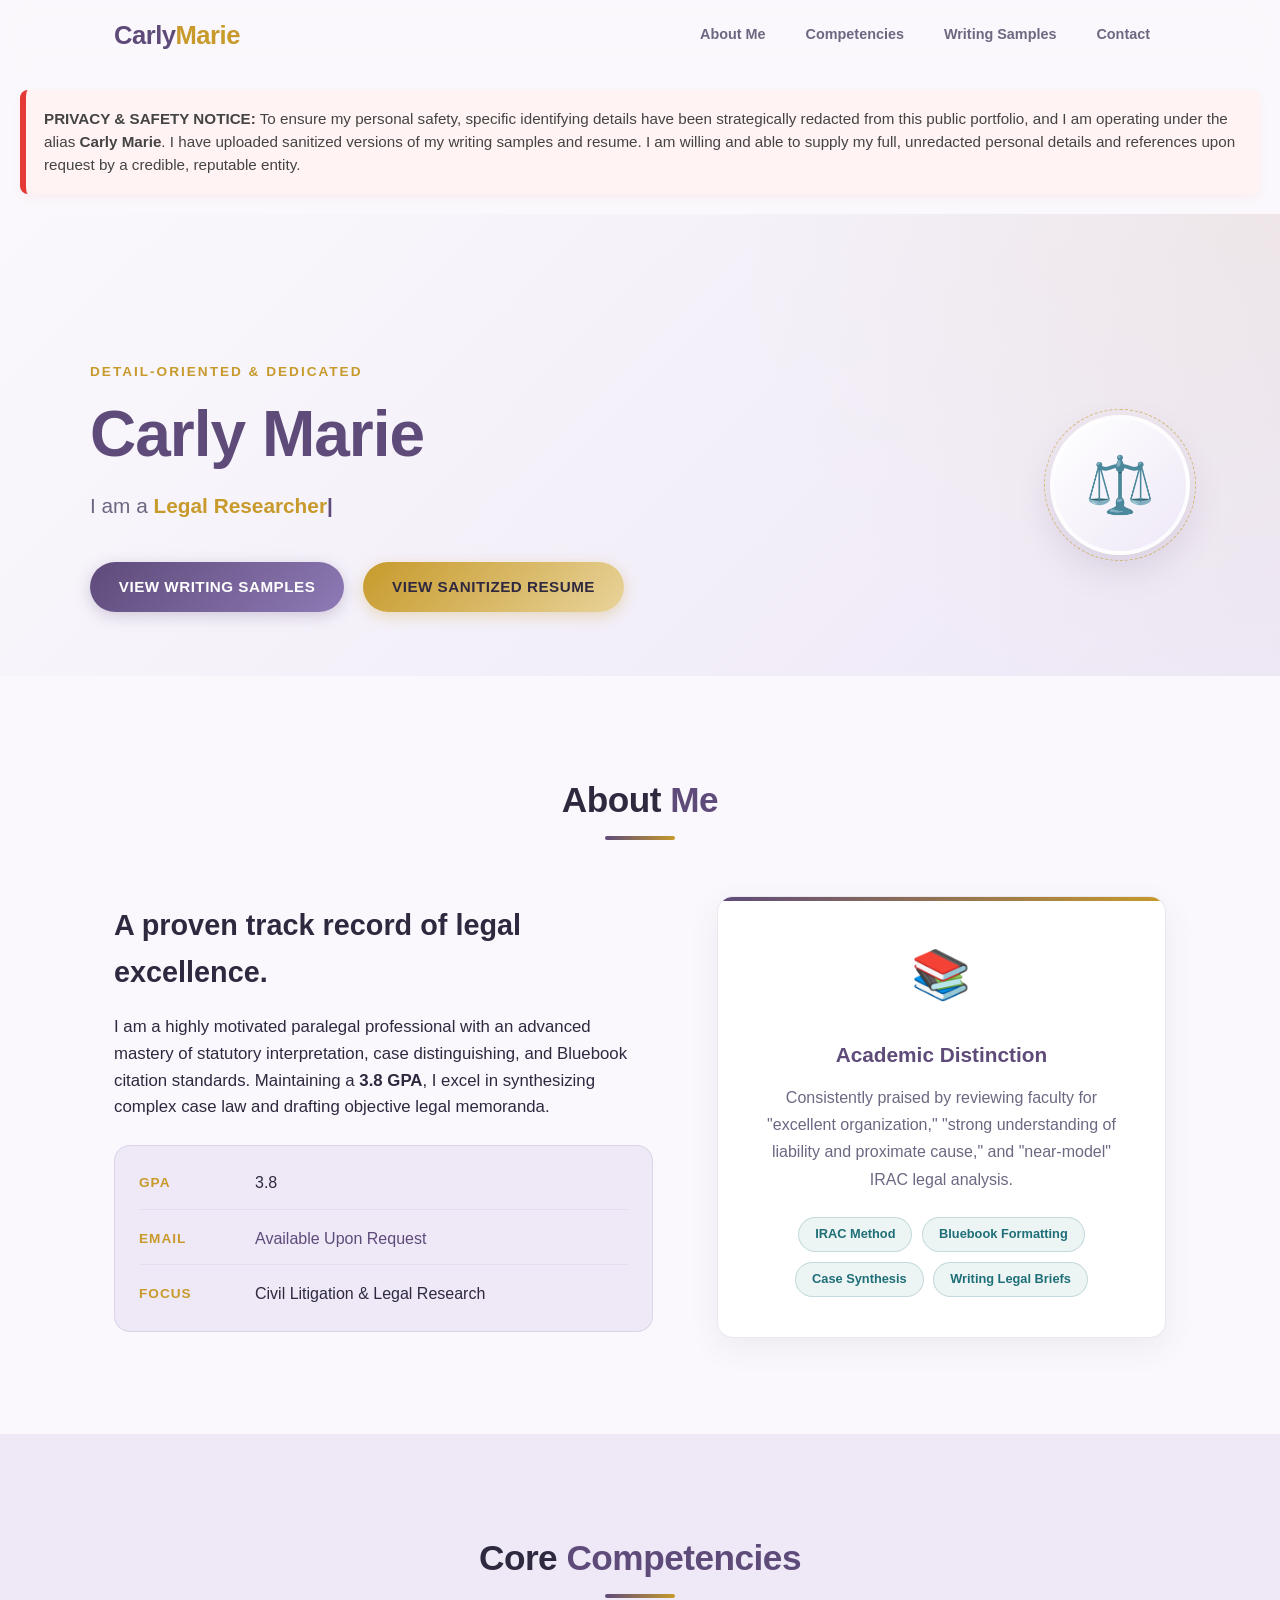
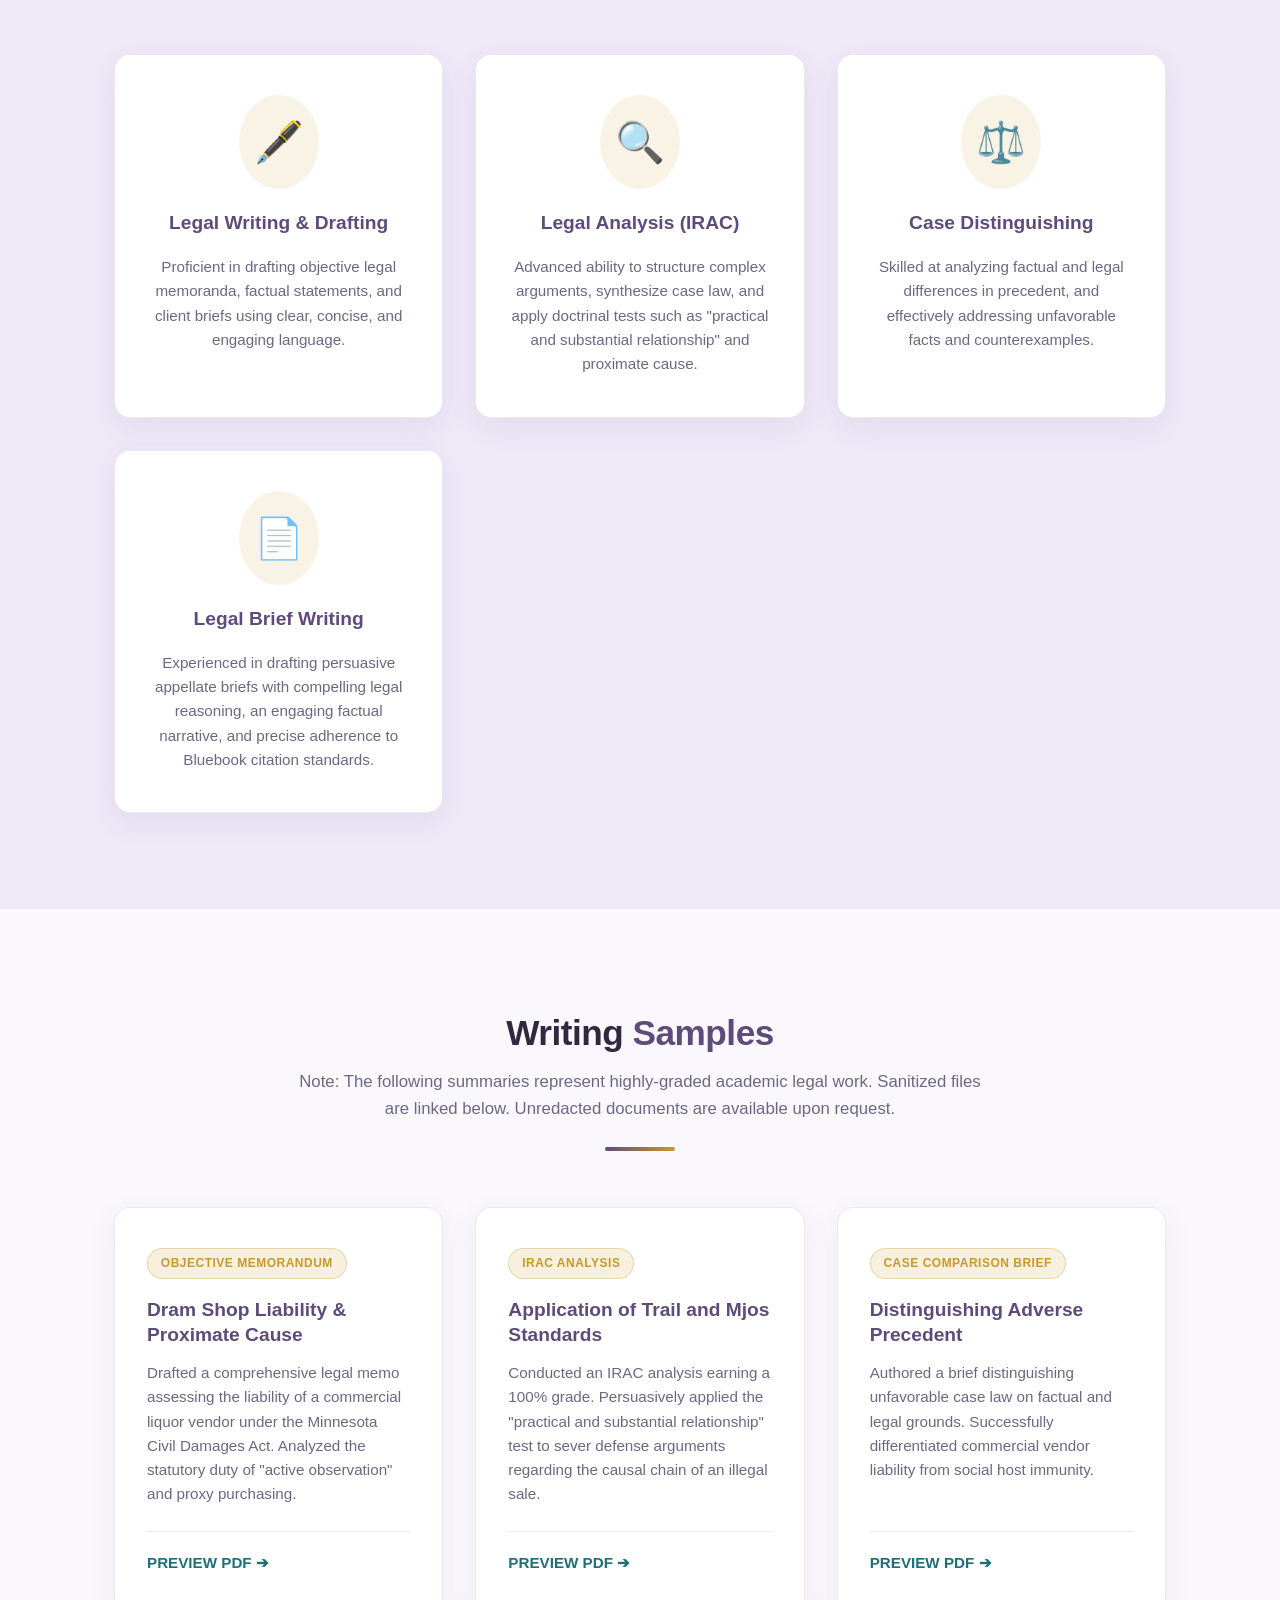
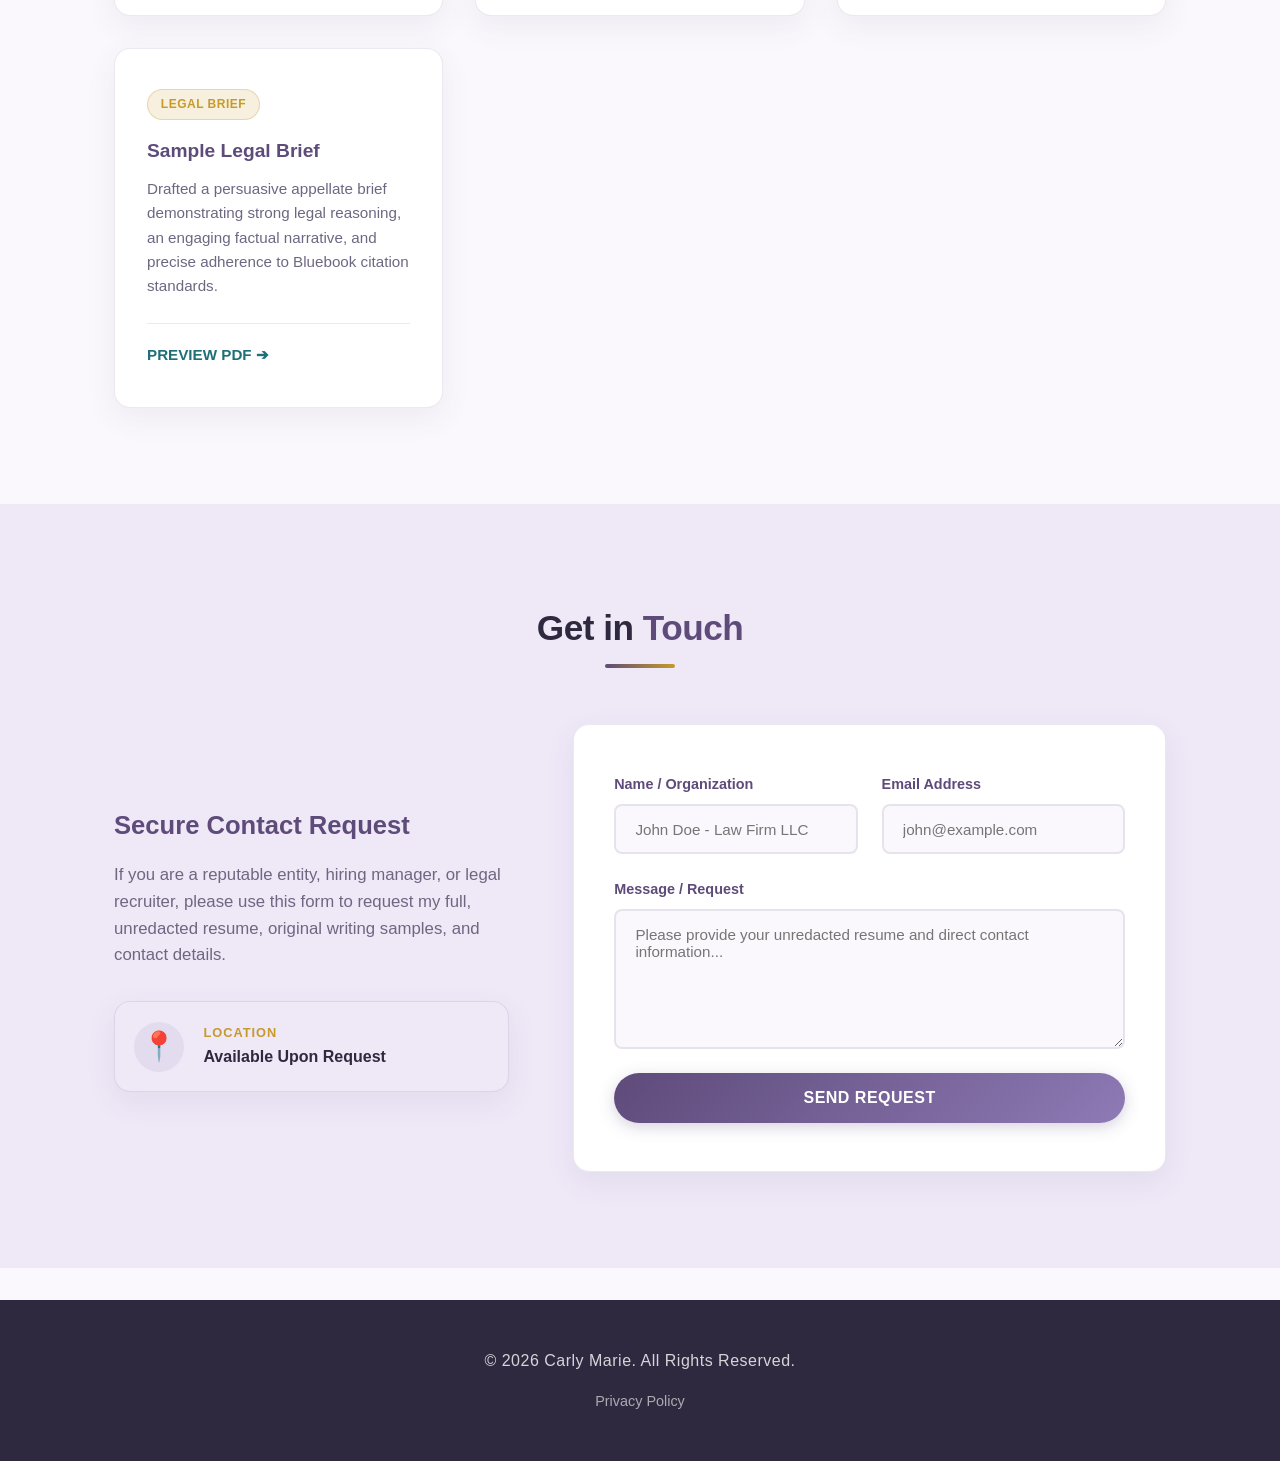
==== commit 0204d53e: "Add fourth core competency card (Legal Brief Writing) and Writing Legal Briefs tag to Academic Disti" ====
--- a/index.html
+++ b/index.html
@@ -113,6 +113,7 @@
                         <span class="card-tag">IRAC Method</span>
                         <span class="card-tag">Bluebook Formatting</span>
                         <span class="card-tag">Case Synthesis</span>
+                        <span class="card-tag">Writing Legal Briefs</span>
                     </div>
                 </div>
             </div>
@@ -139,6 +140,11 @@
                     <div class="edu-card-icon">⚖️</div>
                     <h3>Case Distinguishing</h3>
                     <p>Skilled at analyzing factual and legal differences in precedent, and effectively addressing unfavorable facts and counterexamples.</p>
+                </div>
+                <div class="edu-card fade-in">
+                    <div class="edu-card-icon">📄</div>
+                    <h3>Legal Brief Writing</h3>
+                    <p>Experienced in drafting persuasive appellate briefs with compelling legal reasoning, an engaging factual narrative, and precise adherence to Bluebook citation standards.</p>
                 </div>
             </div>
         </div>
